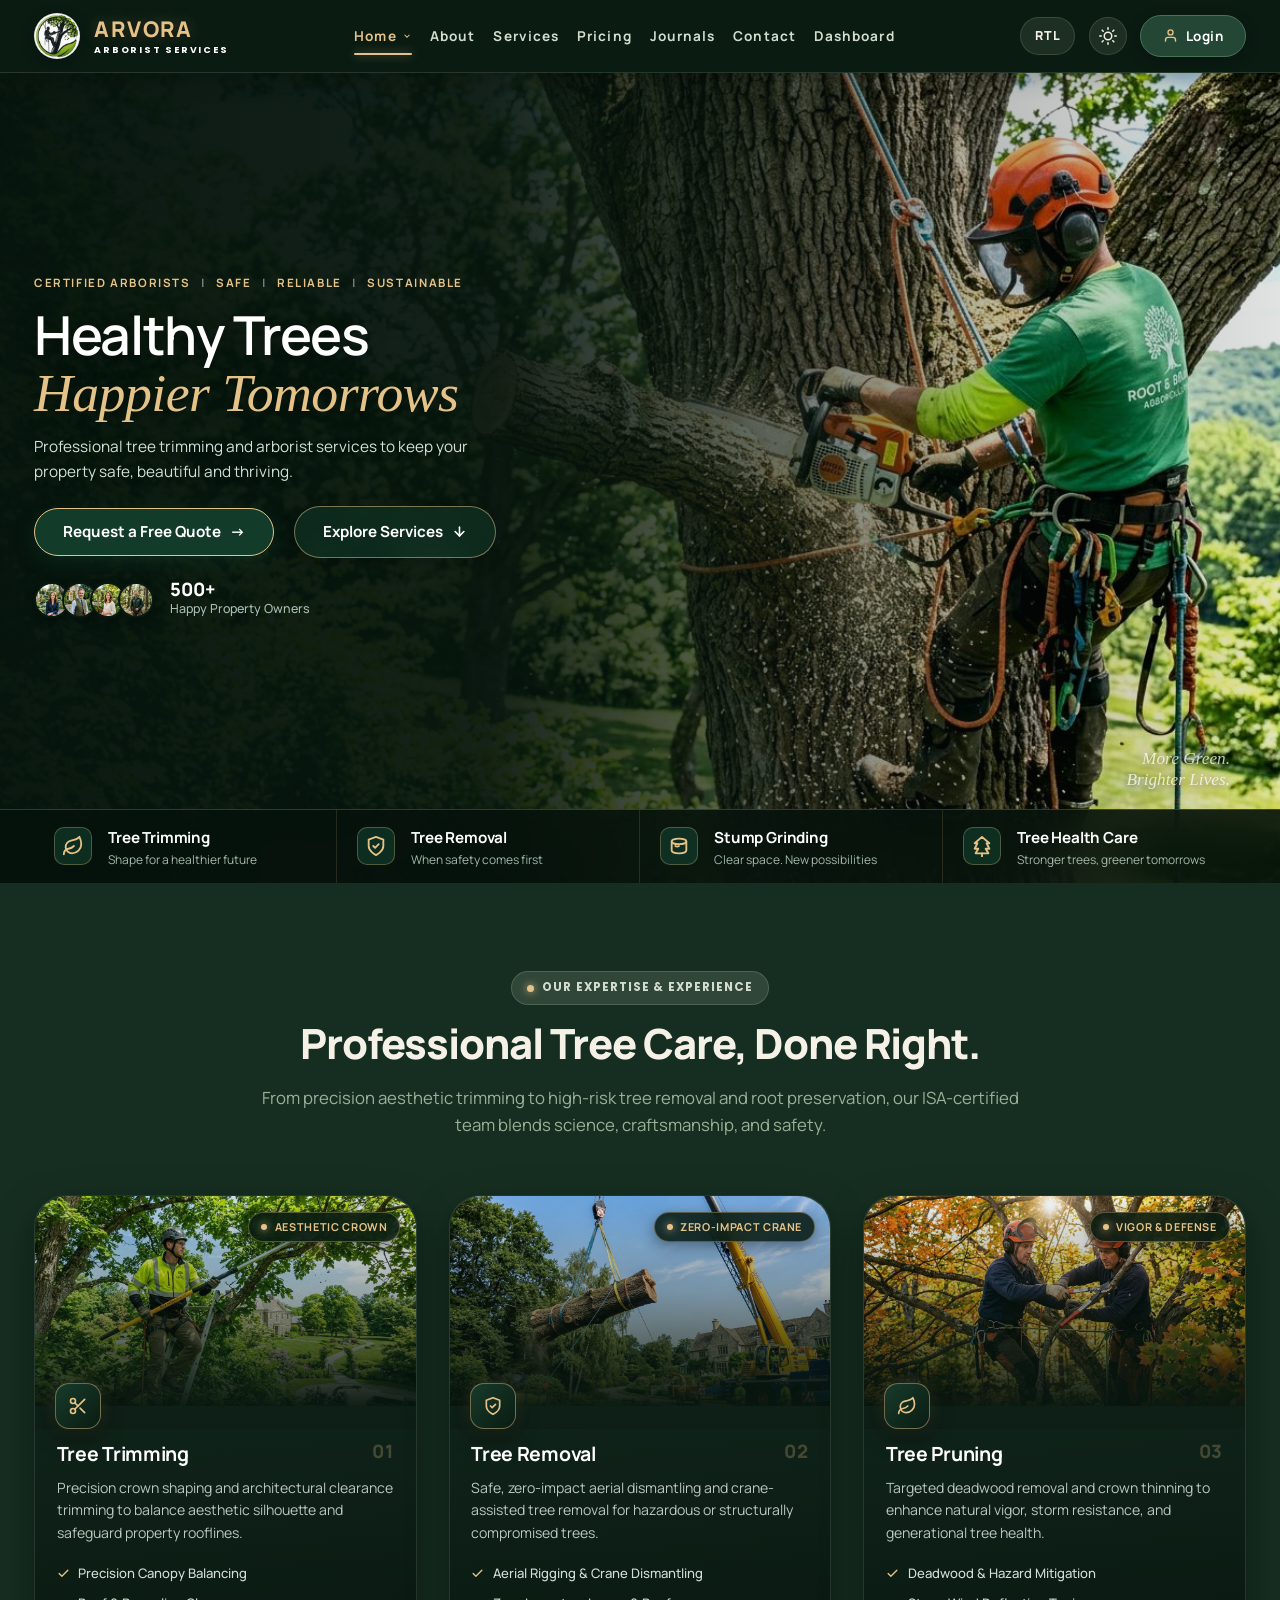
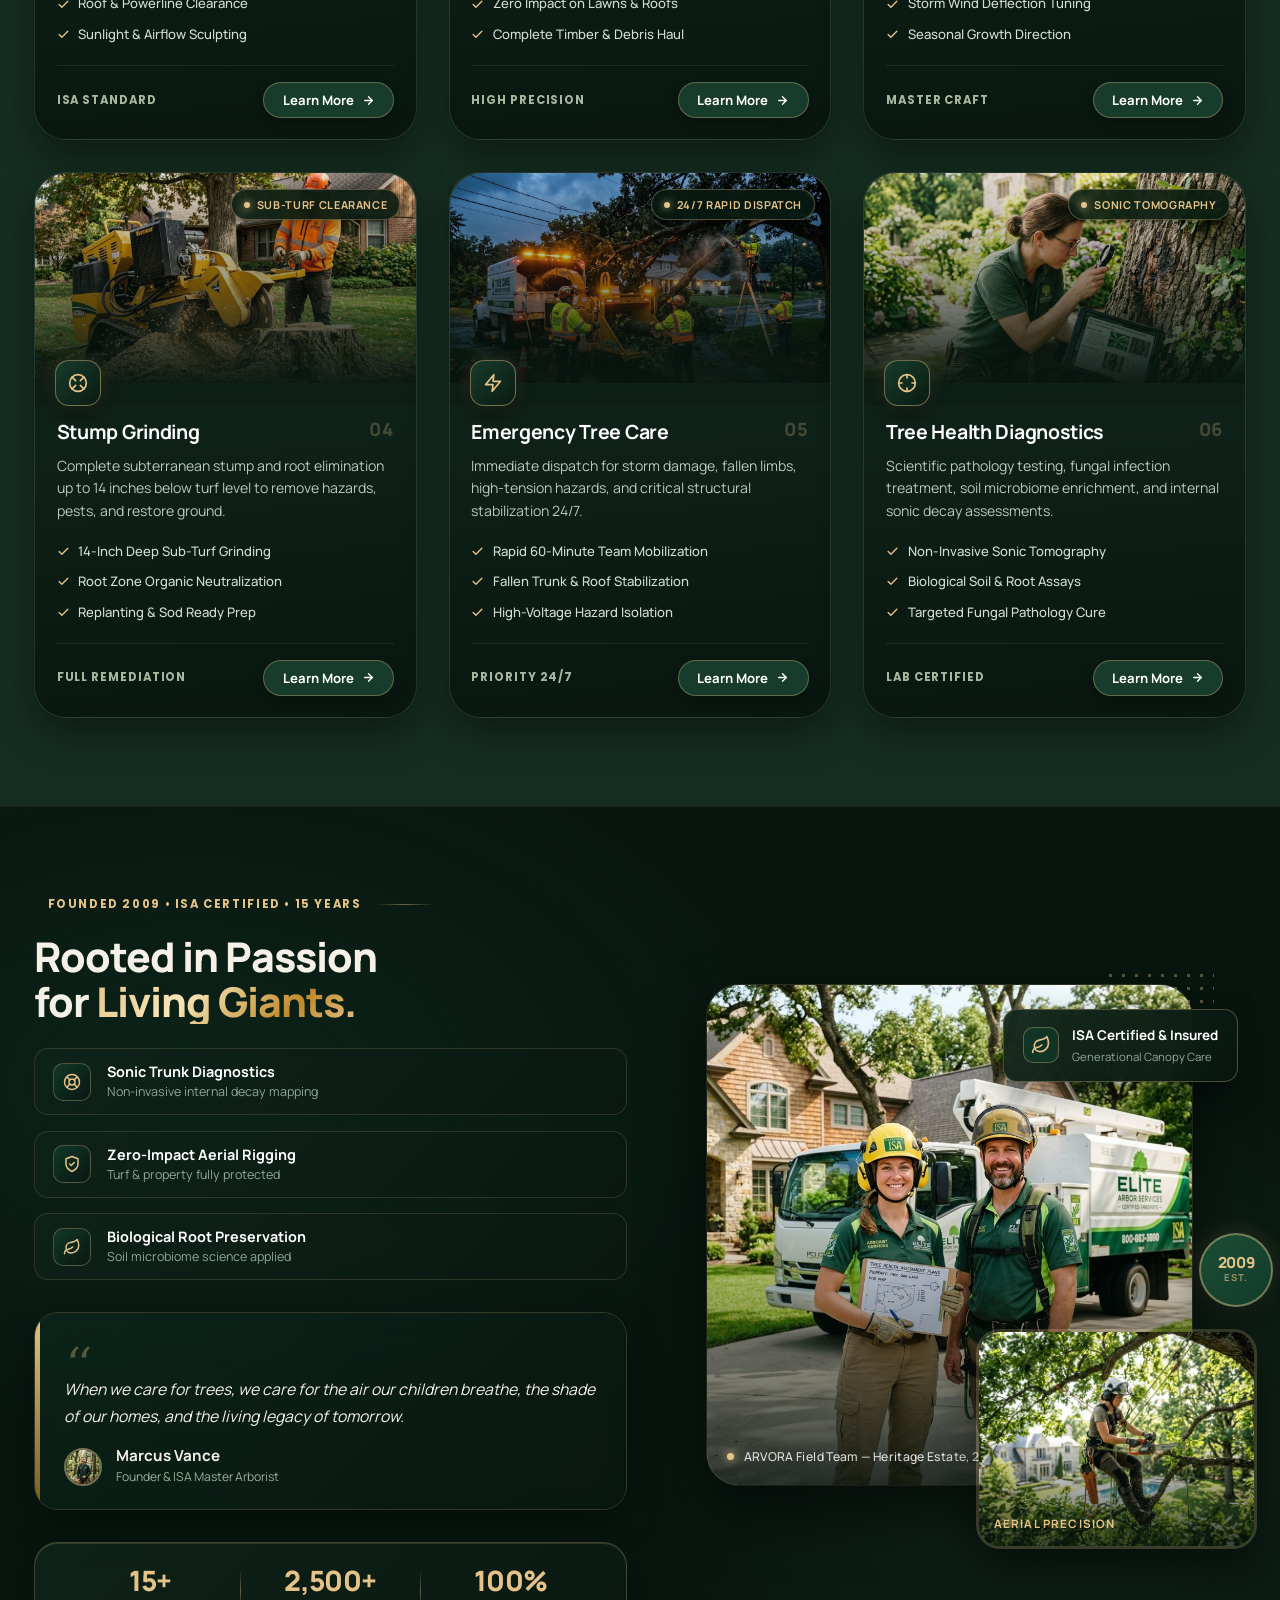
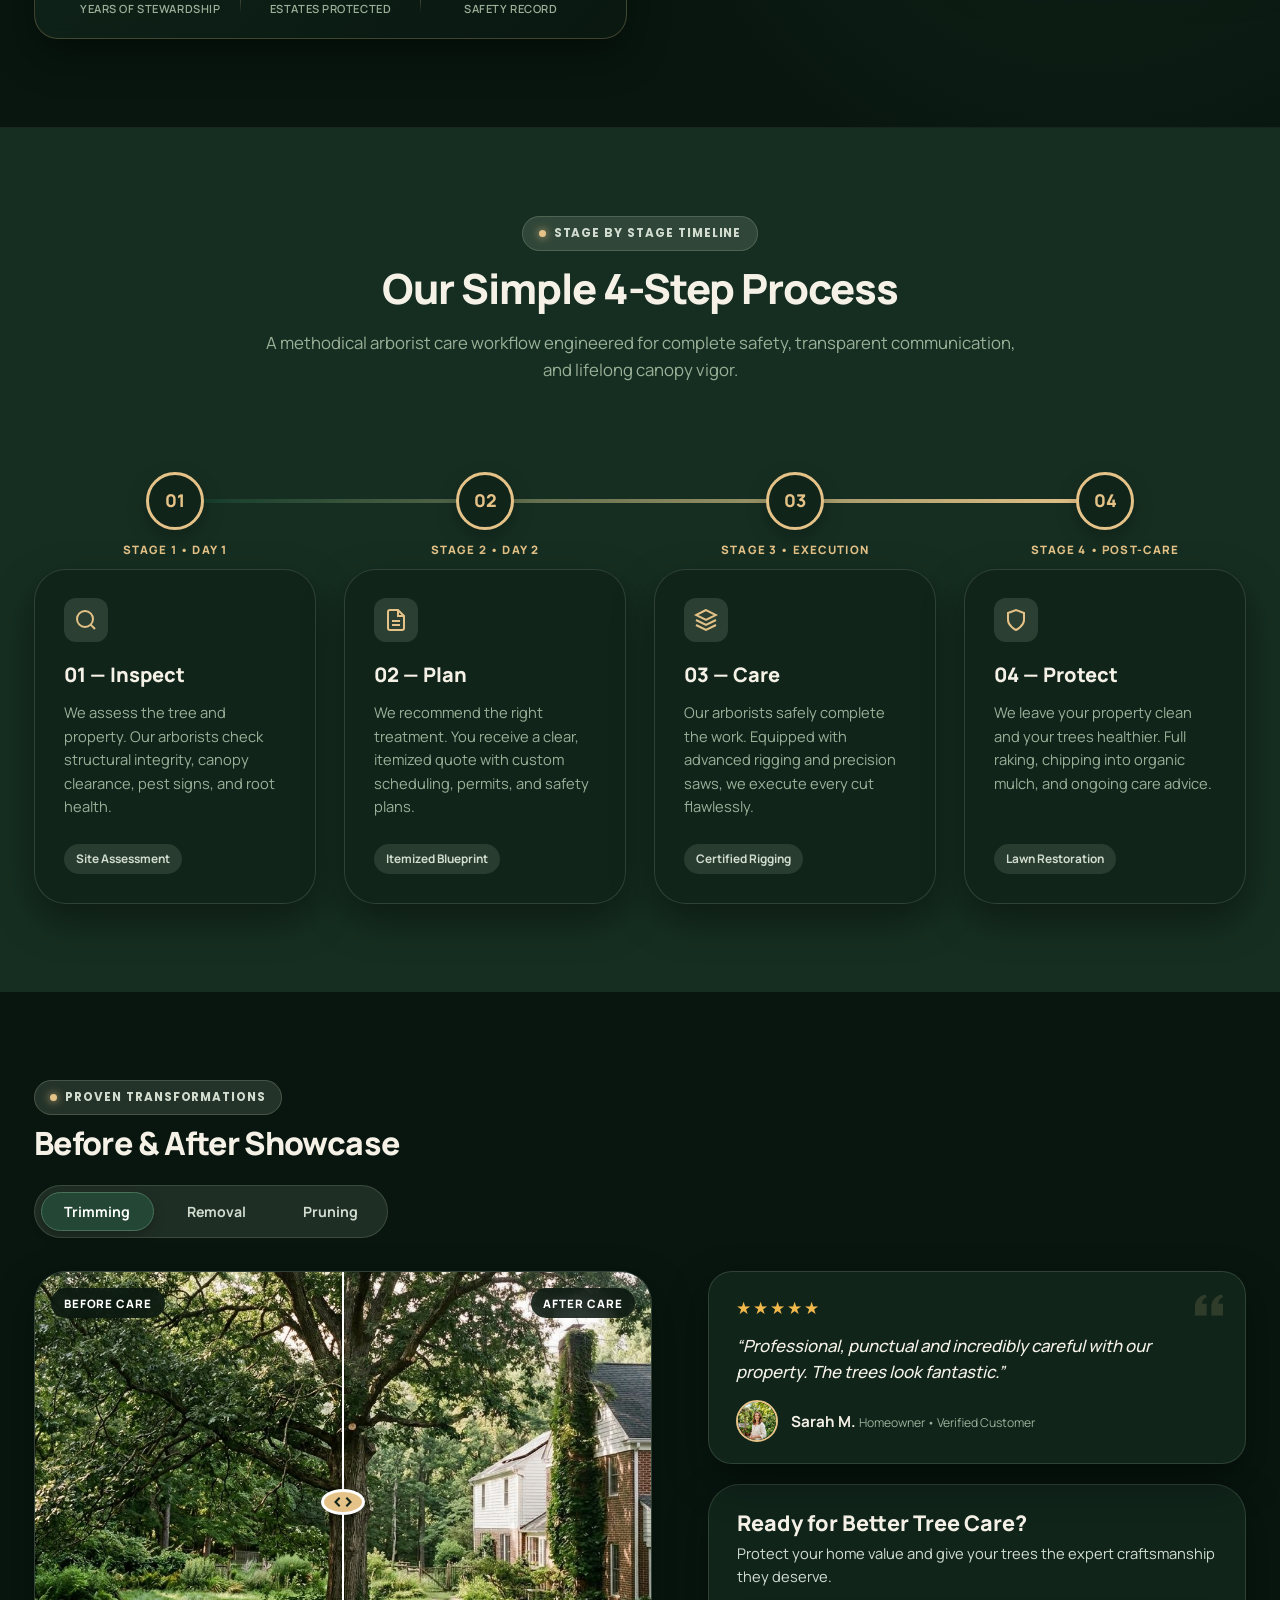
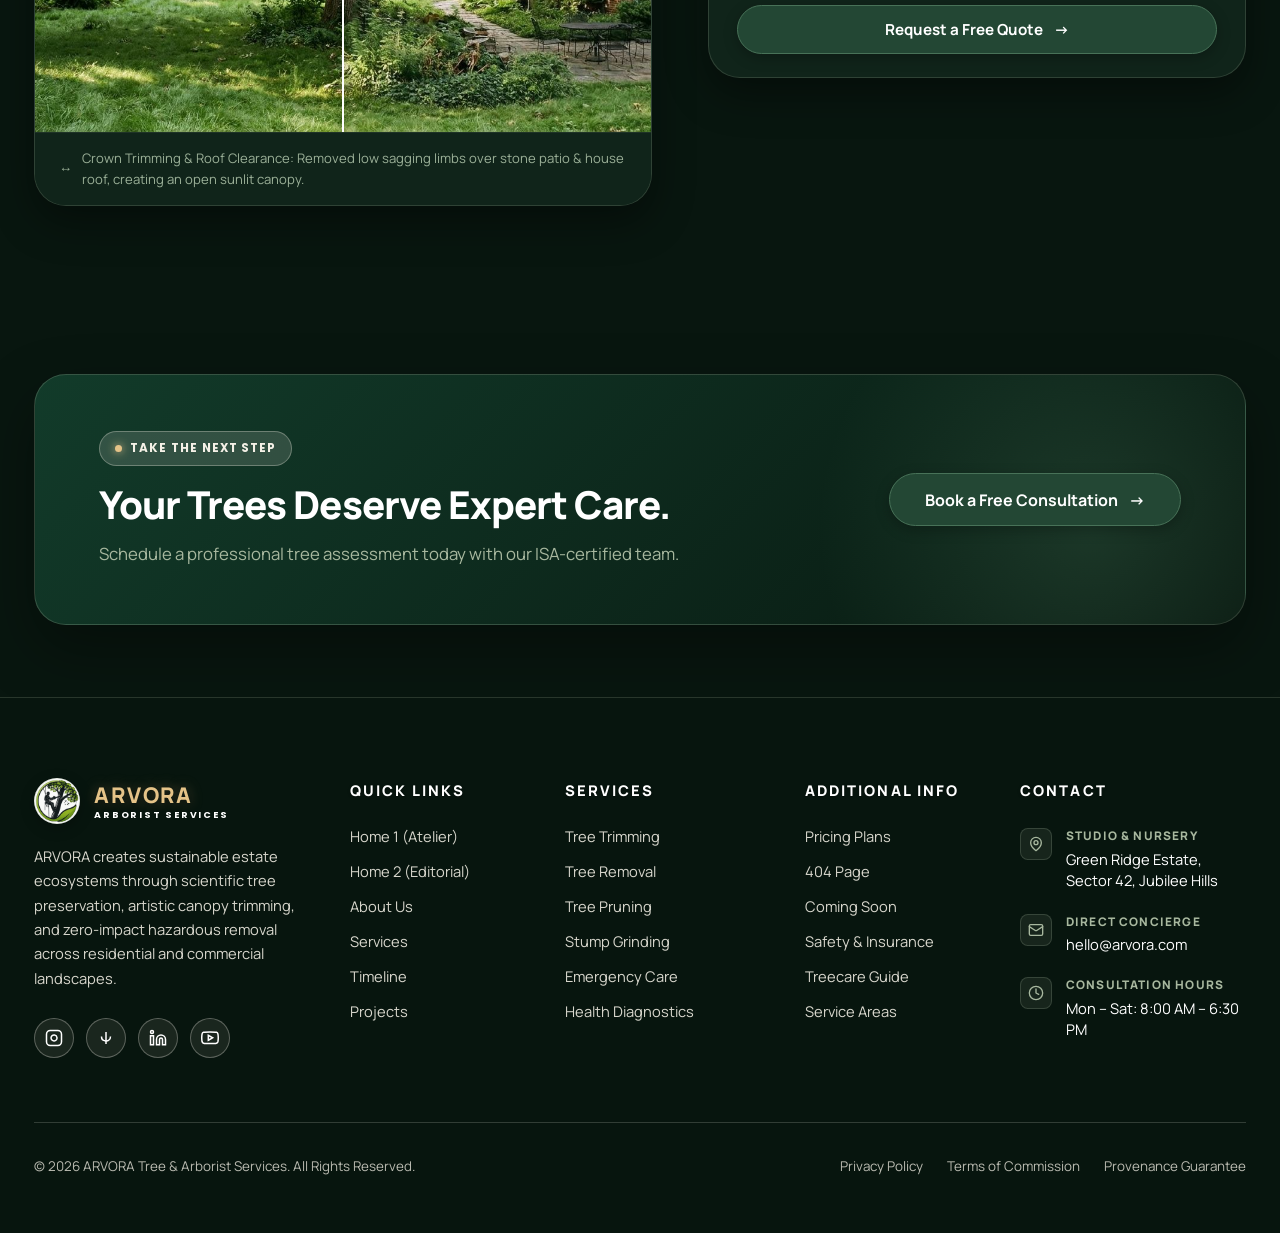
==== index.html @ e35a7318 "Add files via upload" ====
<!DOCTYPE html>
<html lang="en" dir="ltr" data-theme="dark">

<head>
  <meta charset="UTF-8" />
  <meta name="viewport" content="width=device-width, initial-scale=1.0" />
  <title>ARVORA — Care for Trees. Care for Life. | Professional Arborist Services</title>
  <meta name="description"
    content="ARVORA provides premium tree trimming, pruning, hazardous tree removal, and expert arborist care to keep your property safe and your trees thriving." />

  <link rel="icon" type="image/png" href="assets/logo.png" />
  <link rel="apple-touch-icon" href="assets/logo.png" />

  <link rel="preconnect" href="https://fonts.googleapis.com" />
  <link rel="preconnect" href="https://fonts.gstatic.com" crossorigin />
  <link
    href="https://fonts.googleapis.com/css2?family=Manrope:wght@300;400;500;600;700;800&family=Poppins:ital,wght@0,400;0,500;0,600;0,700;1,400&display=swap"
    rel="stylesheet" />

  <script src="theme-sync.js"></script>

  <link rel="stylesheet" href="index.css" />
</head>

<body>
  <div class="ambient-glow glow-1" aria-hidden="true"></div>
  <div class="ambient-glow glow-2" aria-hidden="true"></div>

  <header class="atelier-header" id="mainHeader">
    <div class="container header-container">
      <a href="#hero" class="brand-logo" id="headerBrandLogo" aria-label="ARVORA Home">
        <span class="logo-mark">
          <img src="assets/logo.png" alt="ARVORA Logo" class="brand-img" width="46" height="46" />
        </span>
        <span class="brand-text-wrap">
          <span class="brand-name">ARVORA</span>
          <span class="brand-sub">ARBORIST SERVICES</span>
        </span>
      </a>

      <nav class="nav-menu" id="navMenu" aria-label="Primary Navigation">
        <ul class="nav-list">
          <li class="nav-item has-dropdown">
            <a href="#hero" class="nav-link active" aria-haspopup="true" aria-expanded="false">
              <span>Home</span>
              <svg class="dropdown-caret" width="10" height="10" viewBox="0 0 24 24" fill="none" stroke="currentColor"
                stroke-width="2.5">
                <polyline points="6 9 12 15 18 9"></polyline>
              </svg>
            </a>
            <ul class="dropdown-menu">
              <li>
                <a href="index.html" class="dropdown-link active">
                  <span class="dropdown-dot"></span>
                  <div class="dropdown-info">
                    <span class="dropdown-title">Home 1 <span class="dropdown-tag">Current</span></span>
                    <span class="dropdown-desc">Atelier & Field Services</span>
                  </div>
                </a>
              </li>
              <li>
                <a href="home2.html" class="dropdown-link">
                  <span class="dropdown-dot"></span>
                  <div class="dropdown-info">
                    <span class="dropdown-title">Home 2 <span class="dropdown-badge">New</span></span>
                    <span class="dropdown-desc">Nature Magazine & Editorial</span>
                  </div>
                </a>
              </li>
            </ul>
          </li>
          <li class="nav-item"><a href="about.html" class="nav-link">About</a></li>
          <li class="nav-item"><a href="service.html" class="nav-link">Services</a></li>
          <li class="nav-item"><a href="pricing.html" class="nav-link">Pricing</a></li>
          <li class="nav-item"><a href="journal.html" class="nav-link">Journals</a></li>
          <li class="nav-item"><a href="contact.html" class="nav-link">Contact</a></li>
          <li class="nav-item"><a href="dashboard.html" class="nav-link" id="navDashboardLink">Dashboard</a></li>
        </ul>
      </nav>

      <div class="header-actions">
        <button class="ctrl-btn rtl-toggle-btn" id="rtlToggleBtn" aria-label="Toggle Right to Left direction"
          title="Toggle RTL layout">
          <span class="rtl-label" id="rtlBtnText">RTL</span>
        </button>

        <button class="ctrl-btn theme-toggle-btn" id="themeToggleBtn" aria-label="Toggle dark/light theme"
          title="Toggle theme">
          <span class="theme-icon moon-icon">
            <svg width="18" height="18" viewBox="0 0 24 24" fill="none" stroke="currentColor" stroke-width="2"
              stroke-linecap="round" stroke-linejoin="round">
              <path d="M21 12.79A9 9 0 1 1 11.21 3 7 7 0 0 0 21 12.79z"></path>
            </svg>
          </span>
          <span class="theme-icon sun-icon">
            <svg width="18" height="18" viewBox="0 0 24 24" fill="none" stroke="currentColor" stroke-width="2"
              stroke-linecap="round" stroke-linejoin="round">
              <circle cx="12" cy="12" r="5"></circle>
              <line x1="12" y1="1" x2="12" y2="3"></line>
              <line x1="12" y1="21" x2="12" y2="23"></line>
              <line x1="4.22" y1="4.22" x2="5.64" y2="5.64"></line>
              <line x1="18.36" y1="18.36" x2="19.78" y2="19.78"></line>
              <line x1="1" y1="12" x2="3" y2="12"></line>
              <line x1="21" y1="12" x2="23" y2="12"></line>
              <line x1="4.22" y1="19.78" x2="5.64" y2="18.36"></line>
              <line x1="18.36" y1="5.64" x2="19.78" y2="4.22"></line>
            </svg>
          </span>
        </button>

        <a href="login.html" class="btn btn-login-pill" id="headerLoginBtn" aria-label="Account Login">
          <svg width="15" height="15" viewBox="0 0 24 24" fill="none" stroke="currentColor" stroke-width="2.2"
            stroke-linecap="round" stroke-linejoin="round" class="login-user-icon">
            <path d="M20 21v-2a4 4 0 0 0-4-4H8a4 4 0 0 0-4 4v2"></path>
            <circle cx="12" cy="7" r="4"></circle>
          </svg>
          <span>Login</span>
        </a>

        <button class="hamburger-btn" id="hamburgerBtn" aria-label="Toggle mobile menu" aria-expanded="false">
          <span class="bar bar-1"></span>
          <span class="bar bar-2"></span>
          <span class="bar bar-3"></span>
        </button>
      </div>
    </div>
  </header>

  <div class="mobile-drawer" id="mobileDrawer" aria-hidden="true">
    <div class="drawer-backdrop" id="drawerBackdrop"></div>
    <div class="drawer-content">
      <div class="drawer-top">
        <div class="brand-logo">
          <span class="logo-mark small">
            <img src="assets/logo.png" alt="ARVORA Logo" class="brand-img" width="36" height="36" />
          </span>
          <span class="brand-text-wrap">
            <span class="brand-name">ARVORA</span>
            <span class="brand-sub">ARBORIST SERVICES</span>
          </span>
        </div>
        <button class="drawer-close-btn" id="drawerCloseBtn" aria-label="Close menu">&times;</button>
      </div>

      <div class="drawer-controls-row">
        <button class="ctrl-btn rtl-toggle-btn drawer-ctrl-btn" id="drawerRtlBtn">
          <span>Direction: <strong id="drawerRtlText">LTR (Click for RTL)</strong></span>
        </button>
        <button class="ctrl-btn theme-toggle-btn drawer-ctrl-btn" id="drawerThemeBtn">
          <span>Theme: <strong>Toggle Mode</strong></span>
        </button>
      </div>

      <div class="drawer-home-switcher">
        <span class="drawer-switcher-label">Explore Home Layout:</span>
        <div class="drawer-switcher-btns">
          <a href="index.html" class="drawer-switch-pill active">Home 1 (Atelier)</a>
          <a href="home2.html" class="drawer-switch-pill">Home 2 (Editorial) <span class="mini-badge">New</span></a>
        </div>
      </div>

      <ul class="drawer-nav-list">
        <li><a href="#hero" class="drawer-link">Home</a></li>
        <li><a href="about.html" class="drawer-link">About ARVORA</a></li>
        <li><a href="service.html" class="drawer-link">Services</a></li>
        <li><a href="pricing.html" class="drawer-link">Pricing</a></li>
        <li><a href="journal.html" class="drawer-link">Journals</a></li>
        <li><a href="contact.html" class="drawer-link">Contact</a></li>
        <li><a href="javascript:void(0)" class="drawer-link open-login-modal">Dashboard</a></li>
      </ul>

      <div class="drawer-cta-wrap" style="display: flex; flex-direction: column; gap: 0.75rem;">
        <a href="login.html" class="btn btn-login-pill btn-block" style="justify-content: center;">
          <svg width="15" height="15" viewBox="0 0 24 24" fill="none" stroke="currentColor" stroke-width="2.2"
            stroke-linecap="round" stroke-linejoin="round" class="login-user-icon">
            <path d="M20 21v-2a4 4 0 0 0-4-4H8a4 4 0 0 0-4 4v2"></path>
            <circle cx="12" cy="7" r="4"></circle>
          </svg>
          <span>Client & Arborist Login</span>
        </a>
        <button class="btn btn-quote-pill btn-block open-quote-modal">
          <span>Request Free Assessment</span>
          <span class="btn-arrow">→</span>
        </button>
      </div>

      <div class="drawer-footer-contact">
        <p class="drawer-contact-line">Direct Concierge: <strong>hello@arvora.com</strong></p>
        <p class="drawer-contact-line">Phone & WhatsApp: <strong>+91 98490 24000</strong></p>
      </div>
    </div>
  </div>

  <main>
    <section class="section hero-section hero-cinematic-banner" id="hero">
      <div class="hero-backdrop-layer">
        <img src="assets/hero_tree_arborist.jpg" alt="Certified arborist performing precision tree surgery"
          class="hero-bg-img" />
        <div class="hero-bg-gradient-mask"></div>
      </div>

      <div class="container hero-container">
        <div class="hero-main-content">
          <div class="hero-tagline">
            <span>CERTIFIED ARBORISTS</span>
            <span class="tag-sep">|</span>
            <span>SAFE</span>
            <span class="tag-sep">|</span>
            <span>RELIABLE</span>
            <span class="tag-sep">|</span>
            <span>SUSTAINABLE</span>
          </div>

          <h1 class="hero-title">
            Healthy Trees <br />
            <span class="title-serif-italic">Happier Tomorrows</span>
          </h1>

          <p class="hero-description">
            Professional tree trimming and arborist services to keep your property safe, beautiful and thriving.
          </p>

          <div class="hero-btn-group">
            <button class="btn btn-primary btn-hero-pill open-quote-modal" id="heroQuoteBtn">
              <span>Request a Free Quote</span>
              <span class="btn-arrow">→</span>
            </button>
            <a href="#services" class="btn btn-secondary btn-hero-pill" id="heroExploreBtn">
              <span>Explore Services</span>
              <svg width="15" height="15" viewBox="0 0 24 24" fill="none" stroke="currentColor" stroke-width="2.5" stroke-linecap="round" stroke-linejoin="round" class="btn-arrow-down" aria-hidden="true">
                <line x1="12" y1="5" x2="12" y2="19"></line>
                <polyline points="19 12 12 19 5 12"></polyline>
              </svg>
            </a>
          </div>

          <div class="hero-social-proof">
            <div class="proof-avatars">
              <img src="assets/client_elena.jpg" alt="Client testimonial avatar" class="proof-avatar" />
              <img src="assets/client_julian.jpg" alt="Client testimonial avatar" class="proof-avatar" />
              <img src="assets/sarah_m.jpg" alt="Client testimonial avatar" class="proof-avatar" />
              <img src="assets/team_david.jpg" alt="Client testimonial avatar" class="proof-avatar" />
            </div>
            <div class="proof-text">
              <strong class="proof-count">500+</strong>
              <span class="proof-label">Happy Property Owners</span>
            </div>
          </div>
        </div>

        <div class="hero-script-stamp" aria-hidden="true">
          <span>More Green.</span>
          <span>Brighter Lives.</span>
        </div>
      </div>

      <div class="hero-feature-bar">
        <div class="container feature-bar-container">
          <div class="feature-bar-grid">
            <div class="feature-bar-item">
              <div class="feature-bar-icon">
                <svg width="22" height="22" viewBox="0 0 24 24" fill="none" stroke="currentColor" stroke-width="2"
                  stroke-linecap="round" stroke-linejoin="round">
                  <path d="M11 20A7 7 0 0 1 9.8 6.1C15.5 5 17 4.48 19 2c1 2 2 4.18 2 8 0 5.5-4.78 10-10 10Z"></path>
                  <path d="M2 21c0-3 1.85-5.36 5.08-6C9.5 14.52 12 13 13 12"></path>
                </svg>
              </div>
              <div class="feature-bar-content">
                <strong class="feature-bar-title">Tree Trimming</strong>
                <span class="feature-bar-desc">Shape for a healthier future</span>
              </div>
            </div>

            <div class="feature-bar-item">
              <div class="feature-bar-icon">
                <svg width="22" height="22" viewBox="0 0 24 24" fill="none" stroke="currentColor" stroke-width="2"
                  stroke-linecap="round" stroke-linejoin="round">
                  <path d="M12 22s8-4 8-10V5l-8-3-8 3v7c0 6 8 10 8 10z"></path>
                  <polyline points="9 12 11 14 15 10"></polyline>
                </svg>
              </div>
              <div class="feature-bar-content">
                <strong class="feature-bar-title">Tree Removal</strong>
                <span class="feature-bar-desc">When safety comes first</span>
              </div>
            </div>

            <div class="feature-bar-item">
              <div class="feature-bar-icon">
                <svg width="22" height="22" viewBox="0 0 24 24" fill="none" stroke="currentColor" stroke-width="2"
                  stroke-linecap="round" stroke-linejoin="round">
                  <ellipse cx="12" cy="7" rx="8" ry="3"></ellipse>
                  <path d="M4 7v10c0 1.66 3.58 3 8 3s8-1.34 8-3V7"></path>
                  <path d="M8 12c1.5 1 2.5 1 4 0"></path>
                </svg>
              </div>
              <div class="feature-bar-content">
                <strong class="feature-bar-title">Stump Grinding</strong>
                <span class="feature-bar-desc">Clear space. New possibilities</span>
              </div>
            </div>

            <div class="feature-bar-item">
              <div class="feature-bar-icon">
                <svg width="22" height="22" viewBox="0 0 24 24" fill="none" stroke="currentColor" stroke-width="2"
                  stroke-linecap="round" stroke-linejoin="round">
                  <path d="M12 2L4 9h3l-3 6h4l-3 5h14l-3-5h4l-3-6h3L12 2z"></path>
                  <line x1="12" y1="20" x2="12" y2="24"></line>
                </svg>
              </div>
              <div class="feature-bar-content">
                <strong class="feature-bar-title">Tree Health Care</strong>
                <span class="feature-bar-desc">Stronger trees, greener tomorrows</span>
              </div>
            </div>
          </div>
        </div>
      </div>
    </section>

    <section class="section services-section" id="services">
      <div class="container">
        <div class="section-header text-center">
          <div class="badge-pill">
            <span class="badge-dot"></span>
            <span class="badge-text">OUR EXPERTISE & EXPERIENCE</span>
          </div>
          <h2 class="section-title">Professional Tree Care, Done Right.</h2>
          <p class="section-subtitle">
            From precision aesthetic trimming to high-risk tree removal and root preservation, our ISA-certified team
            blends science, craftsmanship, and safety.
          </p>
        </div>

        <div class="services-grid services-asymmetric-grid">

          <article class="service-card card-trimming">
            <div class="card-media">
              <img src="assets/service_trimming.jpg" alt="Precision Tree Trimming service" class="card-img"
                loading="lazy" />
              <div class="card-media-overlay"></div>
              <div class="card-media-top">
                <span class="service-tag"><span class="tag-pulse"></span>Aesthetic Crown</span>
              </div>
            </div>
            <div class="service-floating-icon">
              <svg width="20" height="20" viewBox="0 0 24 24" fill="none" stroke="currentColor" stroke-width="2"
                stroke-linecap="round" stroke-linejoin="round">
                <circle cx="6" cy="6" r="3"></circle>
                <circle cx="6" cy="18" r="3"></circle>
                <line x1="20" y1="4" x2="8.12" y2="15.88"></line>
                <line x1="14.47" y1="14.48" x2="20" y2="20"></line>
                <line x1="8.12" y1="8.12" x2="12" y2="12"></line>
              </svg>
            </div>
            <div class="card-body">
              <div class="card-header-row">
                <h3 class="service-title">Tree Trimming</h3>
                <span class="service-num-watermark">01</span>
              </div>
              <p class="service-desc">
                Precision crown shaping and architectural clearance trimming to balance aesthetic silhouette and
                safeguard property rooflines.
              </p>
              <ul class="service-specs-list">
                <li class="spec-item">
                  <svg class="spec-check-icon" width="13" height="13" viewBox="0 0 24 24" fill="none"
                    stroke="currentColor" stroke-width="2.5" stroke-linecap="round" stroke-linejoin="round">
                    <polyline points="20 6 9 17 4 12"></polyline>
                  </svg>
                  <span>Precision Canopy Balancing</span>
                </li>
                <li class="spec-item">
                  <svg class="spec-check-icon" width="13" height="13" viewBox="0 0 24 24" fill="none"
                    stroke="currentColor" stroke-width="2.5" stroke-linecap="round" stroke-linejoin="round">
                    <polyline points="20 6 9 17 4 12"></polyline>
                  </svg>
                  <span>Roof & Powerline Clearance</span>
                </li>
                <li class="spec-item">
                  <svg class="spec-check-icon" width="13" height="13" viewBox="0 0 24 24" fill="none"
                    stroke="currentColor" stroke-width="2.5" stroke-linecap="round" stroke-linejoin="round">
                    <polyline points="20 6 9 17 4 12"></polyline>
                  </svg>
                  <span>Sunlight & Airflow Sculpting</span>
                </li>
              </ul>
              <div class="card-footer-row">
                <span class="service-meta-stat">ISA Standard</span>
                <button class="service-link-btn open-quote-modal" data-service="Tree Trimming">
                  <span>Learn More</span>
                  <svg class="arrow-svg" width="13" height="13" viewBox="0 0 24 24" fill="none" stroke="currentColor"
                    stroke-width="2.5" stroke-linecap="round" stroke-linejoin="round">
                    <line x1="5" y1="12" x2="19" y2="12"></line>
                    <polyline points="12 5 19 12 12 19"></polyline>
                  </svg>
                </button>
              </div>
            </div>
          </article>

          <article class="service-card card-removal">
            <div class="card-media">
              <img src="assets/service_removal.jpg" alt="Crane assisted Tree Removal" class="card-img" loading="lazy" />
              <div class="card-media-overlay"></div>
              <div class="card-media-top">
                <span class="service-tag"><span class="tag-pulse"></span>Zero-Impact Crane</span>
              </div>
            </div>
            <div class="service-floating-icon">
              <svg width="20" height="20" viewBox="0 0 24 24" fill="none" stroke="currentColor" stroke-width="2"
                stroke-linecap="round" stroke-linejoin="round">
                <path d="M12 22s8-4 8-10V5l-8-3-8 3v7c0 6 8 10 8 10z"></path>
                <polyline points="9 12 11 14 15 10"></polyline>
              </svg>
            </div>
            <div class="card-body">
              <div class="card-header-row">
                <h3 class="service-title">Tree Removal</h3>
                <span class="service-num-watermark">02</span>
              </div>
              <p class="service-desc">
                Safe, zero-impact aerial dismantling and crane-assisted tree removal for hazardous or structurally
                compromised trees.
              </p>
              <ul class="service-specs-list">
                <li class="spec-item">
                  <svg class="spec-check-icon" width="13" height="13" viewBox="0 0 24 24" fill="none"
                    stroke="currentColor" stroke-width="2.5" stroke-linecap="round" stroke-linejoin="round">
                    <polyline points="20 6 9 17 4 12"></polyline>
                  </svg>
                  <span>Aerial Rigging & Crane Dismantling</span>
                </li>
                <li class="spec-item">
                  <svg class="spec-check-icon" width="13" height="13" viewBox="0 0 24 24" fill="none"
                    stroke="currentColor" stroke-width="2.5" stroke-linecap="round" stroke-linejoin="round">
                    <polyline points="20 6 9 17 4 12"></polyline>
                  </svg>
                  <span>Zero Impact on Lawns & Roofs</span>
                </li>
                <li class="spec-item">
                  <svg class="spec-check-icon" width="13" height="13" viewBox="0 0 24 24" fill="none"
                    stroke="currentColor" stroke-width="2.5" stroke-linecap="round" stroke-linejoin="round">
                    <polyline points="20 6 9 17 4 12"></polyline>
                  </svg>
                  <span>Complete Timber & Debris Haul</span>
                </li>
              </ul>
              <div class="card-footer-row">
                <span class="service-meta-stat">High Precision</span>
                <button class="service-link-btn open-quote-modal" data-service="Tree Removal">
                  <span>Learn More</span>
                  <svg class="arrow-svg" width="13" height="13" viewBox="0 0 24 24" fill="none" stroke="currentColor"
                    stroke-width="2.5" stroke-linecap="round" stroke-linejoin="round">
                    <line x1="5" y1="12" x2="19" y2="12"></line>
                    <polyline points="12 5 19 12 12 19"></polyline>
                  </svg>
                </button>
              </div>
            </div>
          </article>

          <article class="service-card card-pruning">
            <div class="card-media">
              <img src="assets/service_pruning.jpg" alt="Arborists pruning tree crown" class="card-img"
                loading="lazy" />
              <div class="card-media-overlay"></div>
              <div class="card-media-top">
                <span class="service-tag"><span class="tag-pulse"></span>Vigor & Defense</span>
              </div>
            </div>
            <div class="service-floating-icon">
              <svg width="20" height="20" viewBox="0 0 24 24" fill="none" stroke="currentColor" stroke-width="2"
                stroke-linecap="round" stroke-linejoin="round">
                <path d="M11 20A7 7 0 0 1 9.8 6.1C15.5 5 17 4.48 19 2c1 2 2 4.18 2 8 0 5.5-4.78 10-10 10Z"></path>
                <path d="M2 21c0-3 1.85-5.36 5.08-6C9.5 14.52 12 13 13 12"></path>
              </svg>
            </div>
            <div class="card-body">
              <div class="card-header-row">
                <h3 class="service-title">Tree Pruning</h3>
                <span class="service-num-watermark">03</span>
              </div>
              <p class="service-desc">
                Targeted deadwood removal and crown thinning to enhance natural vigor, storm resistance, and
                generational tree health.
              </p>
              <ul class="service-specs-list">
                <li class="spec-item">
                  <svg class="spec-check-icon" width="13" height="13" viewBox="0 0 24 24" fill="none"
                    stroke="currentColor" stroke-width="2.5" stroke-linecap="round" stroke-linejoin="round">
                    <polyline points="20 6 9 17 4 12"></polyline>
                  </svg>
                  <span>Deadwood & Hazard Mitigation</span>
                </li>
                <li class="spec-item">
                  <svg class="spec-check-icon" width="13" height="13" viewBox="0 0 24 24" fill="none"
                    stroke="currentColor" stroke-width="2.5" stroke-linecap="round" stroke-linejoin="round">
                    <polyline points="20 6 9 17 4 12"></polyline>
                  </svg>
                  <span>Storm Wind Deflection Tuning</span>
                </li>
                <li class="spec-item">
                  <svg class="spec-check-icon" width="13" height="13" viewBox="0 0 24 24" fill="none"
                    stroke="currentColor" stroke-width="2.5" stroke-linecap="round" stroke-linejoin="round">
                    <polyline points="20 6 9 17 4 12"></polyline>
                  </svg>
                  <span>Seasonal Growth Direction</span>
                </li>
              </ul>
              <div class="card-footer-row">
                <span class="service-meta-stat">Master Craft</span>
                <button class="service-link-btn open-quote-modal" data-service="Tree Pruning">
                  <span>Learn More</span>
                  <svg class="arrow-svg" width="13" height="13" viewBox="0 0 24 24" fill="none" stroke="currentColor"
                    stroke-width="2.5" stroke-linecap="round" stroke-linejoin="round">
                    <line x1="5" y1="12" x2="19" y2="12"></line>
                    <polyline points="12 5 19 12 12 19"></polyline>
                  </svg>
                </button>
              </div>
            </div>
          </article>

          <article class="service-card card-stump">
            <div class="card-media">
              <img src="assets/service_stump.jpg" alt="Commercial Stump Grinding machine" class="card-img"
                loading="lazy" />
              <div class="card-media-overlay"></div>
              <div class="card-media-top">
                <span class="service-tag"><span class="tag-pulse"></span>Sub-Turf Clearance</span>
              </div>
            </div>
            <div class="service-floating-icon">
              <svg width="20" height="20" viewBox="0 0 24 24" fill="none" stroke="currentColor" stroke-width="2"
                stroke-linecap="round" stroke-linejoin="round">
                <circle cx="12" cy="12" r="10"></circle>
                <path d="m4.93 4.93 4.24 4.24"></path>
                <path d="m14.83 9.17 4.24-4.24"></path>
                <path d="m14.83 14.83 4.24 4.24"></path>
                <path d="m9.17 14.83-4.24 4.24"></path>
              </svg>
            </div>
            <div class="card-body">
              <div class="card-header-row">
                <h3 class="service-title">Stump Grinding</h3>
                <span class="service-num-watermark">04</span>
              </div>
              <p class="service-desc">
                Complete subterranean stump and root elimination up to 14 inches below turf level to remove hazards,
                pests, and restore ground.
              </p>
              <ul class="service-specs-list">
                <li class="spec-item">
                  <svg class="spec-check-icon" width="13" height="13" viewBox="0 0 24 24" fill="none"
                    stroke="currentColor" stroke-width="2.5" stroke-linecap="round" stroke-linejoin="round">
                    <polyline points="20 6 9 17 4 12"></polyline>
                  </svg>
                  <span>14-Inch Deep Sub-Turf Grinding</span>
                </li>
                <li class="spec-item">
                  <svg class="spec-check-icon" width="13" height="13" viewBox="0 0 24 24" fill="none"
                    stroke="currentColor" stroke-width="2.5" stroke-linecap="round" stroke-linejoin="round">
                    <polyline points="20 6 9 17 4 12"></polyline>
                  </svg>
                  <span>Root Zone Organic Neutralization</span>
                </li>
                <li class="spec-item">
                  <svg class="spec-check-icon" width="13" height="13" viewBox="0 0 24 24" fill="none"
                    stroke="currentColor" stroke-width="2.5" stroke-linecap="round" stroke-linejoin="round">
                    <polyline points="20 6 9 17 4 12"></polyline>
                  </svg>
                  <span>Replanting & Sod Ready Prep</span>
                </li>
              </ul>
              <div class="card-footer-row">
                <span class="service-meta-stat">Full Remediation</span>
                <button class="service-link-btn open-quote-modal" data-service="Stump Grinding">
                  <span>Learn More</span>
                  <svg class="arrow-svg" width="13" height="13" viewBox="0 0 24 24" fill="none" stroke="currentColor"
                    stroke-width="2.5" stroke-linecap="round" stroke-linejoin="round">
                    <line x1="5" y1="12" x2="19" y2="12"></line>
                    <polyline points="12 5 19 12 12 19"></polyline>
                  </svg>
                </button>
              </div>
            </div>
          </article>

          <article class="service-card card-emergency">
            <div class="card-media">
              <img src="assets/service_emergency.jpg" alt="Emergency storm damage tree care crew" class="card-img"
                loading="lazy" />
              <div class="card-media-overlay"></div>
              <div class="card-media-top">
                <span class="service-tag"><span class="tag-pulse"></span>24/7 Rapid Dispatch</span>
              </div>
            </div>
            <div class="service-floating-icon">
              <svg width="20" height="20" viewBox="0 0 24 24" fill="none" stroke="currentColor" stroke-width="2"
                stroke-linecap="round" stroke-linejoin="round">
                <path d="M13 2L3 14h9l-1 8 10-12h-9l1-8z"></path>
              </svg>
            </div>
            <div class="card-body">
              <div class="card-header-row">
                <h3 class="service-title">Emergency Tree Care</h3>
                <span class="service-num-watermark">05</span>
              </div>
              <p class="service-desc">
                Immediate dispatch for storm damage, fallen limbs, high-tension hazards, and critical structural
                stabilization 24/7.
              </p>
              <ul class="service-specs-list">
                <li class="spec-item">
                  <svg class="spec-check-icon" width="13" height="13" viewBox="0 0 24 24" fill="none"
                    stroke="currentColor" stroke-width="2.5" stroke-linecap="round" stroke-linejoin="round">
                    <polyline points="20 6 9 17 4 12"></polyline>
                  </svg>
                  <span>Rapid 60-Minute Team Mobilization</span>
                </li>
                <li class="spec-item">
                  <svg class="spec-check-icon" width="13" height="13" viewBox="0 0 24 24" fill="none"
                    stroke="currentColor" stroke-width="2.5" stroke-linecap="round" stroke-linejoin="round">
                    <polyline points="20 6 9 17 4 12"></polyline>
                  </svg>
                  <span>Fallen Trunk & Roof Stabilization</span>
                </li>
                <li class="spec-item">
                  <svg class="spec-check-icon" width="13" height="13" viewBox="0 0 24 24" fill="none"
                    stroke="currentColor" stroke-width="2.5" stroke-linecap="round" stroke-linejoin="round">
                    <polyline points="20 6 9 17 4 12"></polyline>
                  </svg>
                  <span>High-Voltage Hazard Isolation</span>
                </li>
              </ul>
              <div class="card-footer-row">
                <span class="service-meta-stat">Priority 24/7</span>
                <button class="service-link-btn open-quote-modal" data-service="Emergency Tree Care">
                  <span>Learn More</span>
                  <svg class="arrow-svg" width="13" height="13" viewBox="0 0 24 24" fill="none" stroke="currentColor"
                    stroke-width="2.5" stroke-linecap="round" stroke-linejoin="round">
                    <line x1="5" y1="12" x2="19" y2="12"></line>
                    <polyline points="12 5 19 12 12 19"></polyline>
                  </svg>
                </button>
              </div>
            </div>
          </article>

          <article class="service-card card-health">
            <div class="card-media">
              <img src="assets/service_health.jpg" alt="Tree health and disease diagnostics" class="card-img"
                loading="lazy" />
              <div class="card-media-overlay"></div>
              <div class="card-media-top">
                <span class="service-tag"><span class="tag-pulse"></span>Sonic Tomography</span>
              </div>
            </div>
            <div class="service-floating-icon">
              <svg width="20" height="20" viewBox="0 0 24 24" fill="none" stroke="currentColor" stroke-width="2"
                stroke-linecap="round" stroke-linejoin="round">
                <circle cx="12" cy="12" r="10"></circle>
                <line x1="22" y1="12" x2="18" y2="12"></line>
                <line x1="6" y1="12" x2="2" y2="12"></line>
                <line x1="12" y1="6" x2="12" y2="2"></line>
                <line x1="12" y1="22" x2="12" y2="18"></line>
              </svg>
            </div>
            <div class="card-body">
              <div class="card-header-row">
                <h3 class="service-title">Tree Health Diagnostics</h3>
                <span class="service-num-watermark">06</span>
              </div>
              <p class="service-desc">
                Scientific pathology testing, fungal infection treatment, soil microbiome enrichment, and internal sonic
                decay assessments.
              </p>
              <ul class="service-specs-list">
                <li class="spec-item">
                  <svg class="spec-check-icon" width="13" height="13" viewBox="0 0 24 24" fill="none"
                    stroke="currentColor" stroke-width="2.5" stroke-linecap="round" stroke-linejoin="round">
                    <polyline points="20 6 9 17 4 12"></polyline>
                  </svg>
                  <span>Non-Invasive Sonic Tomography</span>
                </li>
                <li class="spec-item">
                  <svg class="spec-check-icon" width="13" height="13" viewBox="0 0 24 24" fill="none"
                    stroke="currentColor" stroke-width="2.5" stroke-linecap="round" stroke-linejoin="round">
                    <polyline points="20 6 9 17 4 12"></polyline>
                  </svg>
                  <span>Biological Soil & Root Assays</span>
                </li>
                <li class="spec-item">
                  <svg class="spec-check-icon" width="13" height="13" viewBox="0 0 24 24" fill="none"
                    stroke="currentColor" stroke-width="2.5" stroke-linecap="round" stroke-linejoin="round">
                    <polyline points="20 6 9 17 4 12"></polyline>
                  </svg>
                  <span>Targeted Fungal Pathology Cure</span>
                </li>
              </ul>
              <div class="card-footer-row">
                <span class="service-meta-stat">Lab Certified</span>
                <button class="service-link-btn open-quote-modal" data-service="Tree Health Diagnostics">
                  <span>Learn More</span>
                  <svg class="arrow-svg" width="13" height="13" viewBox="0 0 24 24" fill="none" stroke="currentColor"
                    stroke-width="2.5" stroke-linecap="round" stroke-linejoin="round">
                    <line x1="5" y1="12" x2="19" y2="12"></line>
                    <polyline points="12 5 19 12 12 19"></polyline>
                  </svg>
                </button>
              </div>
            </div>
          </article>

        </div>
      </div>
    </section>

    <section class="section story-section about-section" id="about">
      <div class="story-ambient-bg" aria-hidden="true"></div>

      <div class="container story-container">

        <div class="story-content-col">

          <div class="story-eyebrow">
            <span class="story-eyebrow-line"></span>
            <span class="story-eyebrow-text">Founded 2009 • ISA Certified • 15 Years</span>
            <span class="story-eyebrow-line"></span>
          </div>

          <h2 class="section-title story-heading">
            Rooted in Passion<br>
            for <span class="text-highlight">Living Giants.</span>
          </h2>

          <div class="story-pillars">
            <div class="story-pillar">
              <div class="pillar-icon-sq">
                <svg width="18" height="18" viewBox="0 0 24 24" fill="none" stroke="currentColor" stroke-width="2"
                  stroke-linecap="round" stroke-linejoin="round">
                  <circle cx="12" cy="12" r="10"></circle>
                  <path d="m4.93 4.93 4.24 4.24"></path>
                  <path d="m14.83 9.17 4.24-4.24"></path>
                  <path d="m14.83 14.83 4.24 4.24"></path>
                  <path d="m9.17 14.83-4.24 4.24"></path>
                  <circle cx="12" cy="12" r="4"></circle>
                </svg>
              </div>
              <div class="pillar-text">
                <strong>Sonic Trunk Diagnostics</strong>
                <span>Non-invasive internal decay mapping</span>
              </div>
            </div>
            <div class="story-pillar">
              <div class="pillar-icon-sq">
                <svg width="18" height="18" viewBox="0 0 24 24" fill="none" stroke="currentColor" stroke-width="2"
                  stroke-linecap="round" stroke-linejoin="round">
                  <path d="M12 22s8-4 8-10V5l-8-3-8 3v7c0 6 8 10 8 10z"></path>
                  <polyline points="9 12 11 14 15 10"></polyline>
                </svg>
              </div>
              <div class="pillar-text">
                <strong>Zero-Impact Aerial Rigging</strong>
                <span>Turf & property fully protected</span>
              </div>
            </div>
            <div class="story-pillar">
              <div class="pillar-icon-sq">
                <svg width="18" height="18" viewBox="0 0 24 24" fill="none" stroke="currentColor" stroke-width="2"
                  stroke-linecap="round" stroke-linejoin="round">
                  <path d="M11 20A7 7 0 0 1 9.8 6.1C15.5 5 17 4.48 19 2c1 2 2 4.18 2 8 0 5.5-4.78 10-10 10Z"></path>
                  <path d="M2 21c0-3 1.85-5.36 5.08-6C9.5 14.52 12 13 13 12"></path>
                </svg>
              </div>
              <div class="pillar-text">
                <strong>Biological Root Preservation</strong>
                <span>Soil microbiome science applied</span>
              </div>
            </div>
          </div>

          <div class="story-quote-card">
            <div class="quote-gold-bar"></div>
            <div class="quote-inner">
              <div class="quote-open-mark">
                <svg width="32" height="32" viewBox="0 0 40 40" fill="none">
                  <path
                    d="M8 28c0-5.333 2.667-10 8-14l2.667 2.667C15.333 18.667 14 21.333 14 24v4H8zm14 0c0-5.333 2.667-10 8-14l2.667 2.667C29.333 18.667 28 21.333 28 24v4h-6z"
                    fill="currentColor" opacity="0.35" />
                </svg>
              </div>
              <blockquote class="quote-body">
                When we care for trees, we care for the air our children breathe, the shade of our homes, and the living
                legacy of tomorrow.
              </blockquote>
              <div class="quote-author-row">
                <img src="assets/team_david.jpg" alt="Marcus Vance, Founder" class="quote-author-avatar" />
                <div class="quote-author-info">
                  <strong class="author-name">Marcus Vance</strong>
                  <span class="author-title">Founder & ISA Master Arborist</span>
                </div>
              </div>
            </div>
          </div>

          <div class="story-stats-row">
            <div class="story-stat-item">
              <span class="stat-num">15+</span>
              <span class="stat-label">Years of Stewardship</span>
            </div>
            <div class="story-stat-divider"></div>
            <div class="story-stat-item">
              <span class="stat-num">2,500+</span>
              <span class="stat-label">Estates Protected</span>
            </div>
            <div class="story-stat-divider"></div>
            <div class="story-stat-item">
              <span class="stat-num">100%</span>
              <span class="stat-label">Safety Record</span>
            </div>
          </div>

        </div>

        <div class="story-visual-col">
          <div class="story-image-card">

            <div class="story-main-frame">
              <img src="assets/arborist_team.jpg" alt="ARVORA professional arborist team on site" class="story-img-main"
                loading="lazy" />
              <div class="story-img-gradient"></div>

              <div class="story-img-caption">
                <div class="story-caption-dot"></div>
                <span>ARVORA Field Team — Heritage Estate, 2024</span>
              </div>
            </div>

            <div class="story-floating-badge">
              <div class="badge-icon-wrap">
                <svg width="20" height="20" viewBox="0 0 24 24" fill="none" stroke="currentColor" stroke-width="2"
                  stroke-linecap="round" stroke-linejoin="round">
                  <path d="M11 20A7 7 0 0 1 9.8 6.1C15.5 5 17 4.48 19 2c1 2 2 4.18 2 8 0 5.5-4.78 10-10 10Z"></path>
                  <path d="M2 21c0-3 1.85-5.36 5.08-6C9.5 14.52 12 13 13 12"></path>
                </svg>
              </div>
              <div class="badge-text-wrap">
                <strong>ISA Certified & Insured</strong>
                <span>Generational Canopy Care</span>
              </div>
            </div>

            <div class="story-inset-frame">
              <img src="assets/hero_arborist.jpg" alt="Arborist aerial pruning technique" class="story-img-sub"
                loading="lazy" />
              <div class="story-inset-overlay"></div>
              <div class="story-inset-label">Aerial Precision</div>
            </div>

            <div class="story-year-badge">
              <span class="year-num">2009</span>
              <span class="year-label">Est.</span>
            </div>

            <div class="story-decorative-dots" aria-hidden="true"></div>
          </div>
        </div>

      </div>
    </section>

    <section class="section process-section" id="timeline">
      <div class="container">
        <div class="section-header text-center">
          <div class="badge-pill">
            <span class="badge-dot"></span>
            <span class="badge-text">STAGE BY STAGE TIMELINE</span>
          </div>
          <h2 class="section-title">Our Simple 4-Step Process</h2>
          <p class="section-subtitle">
            A methodical arborist care workflow engineered for complete safety, transparent communication, and lifelong
            canopy vigor.
          </p>
        </div>

        <div class="timeline-container">
          <div class="timeline-track-bar" aria-hidden="true">
            <div class="track-line-bg"></div>
            <div class="track-line-progress" id="timelineProgressBar"></div>
          </div>

          <div class="timeline-steps">
            <div class="timeline-step-card" data-step="1">
              <div class="step-badge-node">
                <span class="step-num">01</span>
                <span class="node-glow"></span>
              </div>
              <div class="step-timeline-marker">STAGE 1 • DAY 1</div>
              <div class="step-card-inner">
                <div class="step-icon">
                  <svg width="24" height="24" viewBox="0 0 24 24" fill="none" stroke="currentColor" stroke-width="2">
                    <circle cx="11" cy="11" r="8"></circle>
                    <line x1="21" y1="21" x2="16.65" y2="16.65"></line>
                  </svg>
                </div>
                <h3 class="step-title">01 — Inspect</h3>
                <p class="step-desc">
                  We assess the tree and property. Our arborists check structural integrity, canopy clearance, pest
                  signs, and root health.
                </p>
                <div class="step-tag">Site Assessment</div>
              </div>
            </div>

            <div class="timeline-step-card" data-step="2">
              <div class="step-badge-node">
                <span class="step-num">02</span>
                <span class="node-glow"></span>
              </div>
              <div class="step-timeline-marker">STAGE 2 • DAY 2</div>
              <div class="step-card-inner">
                <div class="step-icon">
                  <svg width="24" height="24" viewBox="0 0 24 24" fill="none" stroke="currentColor" stroke-width="2">
                    <path d="M14 2H6a2 2 0 0 0-2 2v16a2 2 0 0 0 2 2h12a2 2 0 0 0 2-2V8z"></path>
                    <polyline points="14 2 14 8 20 8"></polyline>
                    <line x1="16" y1="13" x2="8" y2="13"></line>
                    <line x1="16" y1="17" x2="8" y2="17"></line>
                  </svg>
                </div>
                <h3 class="step-title">02 — Plan</h3>
                <p class="step-desc">
                  We recommend the right treatment. You receive a clear, itemized quote with custom scheduling, permits,
                  and safety plans.
                </p>
                <div class="step-tag">Itemized Blueprint</div>
              </div>
            </div>

            <div class="timeline-step-card" data-step="3">
              <div class="step-badge-node">
                <span class="step-num">03</span>
                <span class="node-glow"></span>
              </div>
              <div class="step-timeline-marker">STAGE 3 • EXECUTION</div>
              <div class="step-card-inner">
                <div class="step-icon">
                  <svg width="24" height="24" viewBox="0 0 24 24" fill="none" stroke="currentColor" stroke-width="2">
                    <path d="M12 2L2 7l10 5 10-5-10-5z"></path>
                    <path d="M2 17l10 5 10-5"></path>
                    <path d="M2 12l10 5 10-5"></path>
                  </svg>
                </div>
                <h3 class="step-title">03 — Care</h3>
                <p class="step-desc">
                  Our arborists safely complete the work. Equipped with advanced rigging and precision saws, we execute
                  every cut flawlessly.
                </p>
                <div class="step-tag">Certified Rigging</div>
              </div>
            </div>

            <div class="timeline-step-card" data-step="4">
              <div class="step-badge-node">
                <span class="step-num">04</span>
                <span class="node-glow"></span>
              </div>
              <div class="step-timeline-marker">STAGE 4 • POST-CARE</div>
              <div class="step-card-inner">
                <div class="step-icon">
                  <svg width="24" height="24" viewBox="0 0 24 24" fill="none" stroke="currentColor" stroke-width="2">
                    <path d="M12 22s8-4 8-10V5l-8-3-8 3v7c0 6 8 10 8 10z"></path>
                  </svg>
                </div>
                <h3 class="step-title">04 — Protect</h3>
                <p class="step-desc">
                  We leave your property clean and your trees healthier. Full raking, chipping into organic mulch, and
                  ongoing care advice.
                </p>
                <div class="step-tag">Lawn Restoration</div>
              </div>
            </div>
          </div>
        </div>
      </div>
    </section>

    <section class="section projects-section" id="projects">
      <div class="container projects-container">
        <div class="projects-left">
          <div class="projects-header-bar">
            <div class="badge-pill">
              <span class="badge-dot"></span>
              <span class="badge-text">PROVEN TRANSFORMATIONS</span>
            </div>
            <h2 class="section-title-sm">Before & After Showcase</h2>

            <div class="ba-view-switch-row">
              <div class="project-tabs" role="tablist" aria-label="Project categories">
                <button class="tab-btn active" data-category="trimming">Trimming</button>
                <button class="tab-btn" data-category="removal">Removal</button>
                <button class="tab-btn" data-category="pruning">Pruning</button>
              </div>
            </div>
          </div>

          <div class="before-after-card" id="comparisonSlider">
            <div class="ba-image-container">
              <img src="assets/trimming_after.jpg" alt="After professional arborist tree trimming"
                class="ba-img ba-after-img" id="afterImage" />
              <span class="ba-label label-after">AFTER CARE</span>

              <div class="ba-before-wrapper" id="beforeWrapper" style="clip-path: inset(0 50% 0 0);">
                <img src="assets/trimming_before.jpg" alt="Before tree care overgrown branches"
                  class="ba-img ba-before-img" id="beforeImage" />
                <span class="ba-label label-before">BEFORE CARE</span>
              </div>

              <div class="ba-slider-handle" id="sliderHandle" style="left: 50%;">
                <div class="handle-line"></div>
                <div class="handle-knob" aria-label="Slide to compare before and after of the same tree">
                  <svg width="20" height="20" viewBox="0 0 24 24" fill="none" stroke="currentColor" stroke-width="2.5">
                    <polyline points="8 17 3 12 8 7"></polyline>
                    <polyline points="16 7 21 12 16 17"></polyline>
                  </svg>
                </div>
                <div class="handle-line"></div>
              </div>
            </div>

            <div class="ba-caption-bar">
              <span class="caption-icon">↔</span>
              <span class="caption-text" id="baCaptionText">Crown Trimming & Roof Clearance: Removed low sagging limbs
                over stone patio & house roof, creating an open sunlit canopy.</span>
            </div>
          </div>
        </div>

        <div class="projects-right">
          <div class="testimonial-card">
            <div class="quote-mark-icon">
              <svg width="42" height="42" viewBox="0 0 24 24" fill="currentColor" opacity="0.15">
                <path
                  d="M14.017 21v-7.391c0-5.704 3.731-9.57 8.983-10.609l.995 2.151c-2.432.917-3.995 3.638-3.995 5.849h4v10h-9.983zm-14.017 0v-7.391c0-5.704 3.748-9.57 9-10.609l.996 2.151c-2.433.917-3.996 3.638-3.996 5.849h3.983v10h-9.983z" />
              </svg>
            </div>

            <div class="star-rating" aria-label="5 out of 5 stars">
              <span class="star">★</span>
              <span class="star">★</span>
              <span class="star">★</span>
              <span class="star">★</span>
              <span class="star">★</span>
            </div>

            <blockquote class="testimonial-quote">
              “Professional, punctual and incredibly careful with our property. The trees look fantastic.”
            </blockquote>

            <div class="author-profile">
              <img src="assets/sarah_m.jpg" alt="Sarah M. — Homeowner" class="author-avatar" loading="lazy" />
              <div class="author-meta">
                <strong class="author-name">Sarah M.</strong>
                <span class="author-role">Homeowner • Verified Customer</span>
              </div>
            </div>
          </div>

          <div class="ready-cta-card">
            <div class="ready-cta-content">
              <h3 class="ready-cta-title">Ready for Better Tree Care?</h3>
              <p class="ready-cta-desc">
                Protect your home value and give your trees the expert craftsmanship they deserve.
              </p>
            </div>
            <button class="btn btn-primary btn-block open-quote-modal" id="reviewQuoteBtn">
              <span>Request a Free Quote</span>
              <span class="btn-arrow">→</span>
            </button>
          </div>
        </div>
      </div>
    </section>

    <section class="section cta-footer-section" id="contact">
      <div class="container cta-banner-container">
        <div class="dark-cta-banner">
          <div class="cta-leaf-glow" aria-hidden="true"></div>

          <div class="cta-content-wrap">
            <div class="badge-pill light-pill">
              <span class="badge-dot"></span>
              <span class="badge-text">TAKE THE NEXT STEP</span>
            </div>
            <h2 class="cta-headline">Your Trees Deserve Expert Care.</h2>
            <p class="cta-text">Schedule a professional tree assessment today with our ISA-certified team.</p>
          </div>

          <div class="cta-button-wrap">
            <button class="btn btn-warm btn-lg open-quote-modal" id="footerCtaBtn">
              <span>Book a Free Consultation</span>
              <span class="arrow">→</span>
            </button>
          </div>
        </div>
      </div>
    </section>

    <footer class="atelier-footer">
      <div class="container footer-main-content">
        <div class="atelier-footer-grid">

          <div class="footer-col brand-col">
            <a href="index.html" class="brand-logo footer-brand-logo" aria-label="ARVORA Home">
              <span class="logo-mark">
                <img src="assets/logo.png" alt="ARVORA Logo" class="brand-img" width="46" height="46" />
              </span>
              <span class="brand-text-wrap">
                <span class="brand-name font-light">ARVORA</span>
                <span class="brand-sub font-sage">ARBORIST SERVICES</span>
              </span>
            </a>

            <p class="brand-bio-text">
              ARVORA creates sustainable estate ecosystems through scientific tree preservation, artistic canopy
              trimming, and zero-impact hazardous removal across residential and commercial landscapes.
            </p>

            <div class="social-links-row">
              <a href="https://instagram.com" target="_blank" rel="noopener noreferrer" class="circle-social-btn"
                aria-label="Instagram">
                <svg width="18" height="18" viewBox="0 0 24 24" fill="none" stroke="currentColor" stroke-width="2">
                  <rect x="2" y="2" width="20" height="20" rx="5" ry="5"></rect>
                  <path d="M16 11.37A4 4 0 1 1 12.63 8 4 4 0 0 1 16 11.37z"></path>
                  <line x1="17.5" y1="6.5" x2="17.51" y2="6.5"></line>
                </svg>
              </a>
              <a href="https://pinterest.com" target="_blank" rel="noopener noreferrer" class="circle-social-btn"
                aria-label="Pinterest">
                <svg width="18" height="18" viewBox="0 0 24 24" fill="none" stroke="currentColor" stroke-width="2">
                  <line x1="12" y1="4" x2="12" y2="20"></line>
                  <path d="M18 10a6 6 0 1 1-12 0c0 3 2 5.5 5 5.5"></path>
                </svg>
              </a>
              <a href="https://linkedin.com" target="_blank" rel="noopener noreferrer" class="circle-social-btn"
                aria-label="LinkedIn">
                <svg width="18" height="18" viewBox="0 0 24 24" fill="none" stroke="currentColor" stroke-width="2">
                  <path d="M16 8a6 6 0 0 1 6 6v7h-4v-7a2 2 0 0 0-2-2 2 2 0 0 0-2 2v7h-4v-7a6 6 0 0 1 6-6z"></path>
                  <rect x="2" y="9" width="4" height="12"></rect>
                  <circle cx="4" cy="4" r="2"></circle>
                </svg>
              </a>
              <a href="https://youtube.com" target="_blank" rel="noopener noreferrer" class="circle-social-btn"
                aria-label="YouTube">
                <svg width="18" height="18" viewBox="0 0 24 24" fill="none" stroke="currentColor" stroke-width="2">
                  <path
                    d="M22.54 6.42a2.78 2.78 0 0 0-1.94-2C18.88 4 12 4 12 4s-6.88 0-8.6.46a2.78 2.78 0 0 0-1.94 2A29 29 0 0 0 1 11.75a29 29 0 0 0 .46 5.33A2.78 2.78 0 0 0 3.4 19c1.72.46 8.6.46 8.6.46s6.88 0 8.6-.46a2.78 2.78 0 0 0 1.94-2 29 29 0 0 0 .46-5.25 29 29 0 0 0-.46-5.33z">
                  </path>
                  <polygon points="9.75 15.02 15.5 11.75 9.75 8.48 9.75 15.02"></polygon>
                </svg>
              </a>
            </div>
          </div>

          <div class="footer-col">
            <h4 class="col-title">QUICK LINKS</h4>
            <ul class="col-links-list">
              <li><a href="index.html">Home 1 (Atelier)</a></li>
              <li><a href="home2.html">Home 2 (Editorial)</a></li>
              <li><a href="about.html">About Us</a></li>
              <li><a href="service.html">Services</a></li>
              <li><a href="#timeline">Timeline</a></li>
              <li><a href="#projects">Projects</a></li>
            </ul>
          </div>

          <div class="footer-col">
            <h4 class="col-title">SERVICES</h4>
            <ul class="col-links-list">
              <li><a href="service detail.html?service=trimming">Tree Trimming</a></li>
              <li><a href="service detail.html?service=removal">Tree Removal</a></li>
              <li><a href="service detail.html?service=pruning">Tree Pruning</a></li>
              <li><a href="service detail.html?service=stump">Stump Grinding</a></li>
              <li><a href="service detail.html?service=emergency">Emergency Care</a></li>
              <li><a href="service detail.html?service=health">Health Diagnostics</a></li>
            </ul>
          </div>

          <div class="footer-col">
            <h4 class="col-title">ADDITIONAL INFO</h4>
            <ul class="col-links-list">
              <li><a href="pricing.html">Pricing Plans</a></li>
              <li><a href="404.html">404 Page</a></li>
              <li><a href="comingsoon.html">Coming Soon</a></li>
              <li><a href="service.html#faqs">Safety & Insurance</a></li>
              <li><a href="journal.html">Treecare Guide</a></li>
              <li><a href="contact.html#contactAddresses">Service Areas</a></li>
            </ul>
          </div>

          <div class="footer-col contact-col">
            <h4 class="col-title">CONTACT</h4>
            <ul class="contact-items-list">
              <li class="contact-item">
                <span class="contact-icon" aria-hidden="true">
                  <svg width="16" height="16" viewBox="0 0 24 24" fill="none" stroke="currentColor" stroke-width="2"
                    stroke-linecap="round" stroke-linejoin="round">
                    <path d="M20 10c0 6-8 12-8 12s-8-6-8-12a8 8 0 0 1 16 0Z"></path>
                    <circle cx="12" cy="10" r="3"></circle>
                  </svg>
                </span>
                <div class="contact-text">
                  <span class="contact-label">STUDIO & NURSERY</span>
                  <span class="contact-val">Green Ridge Estate, Sector 42, Jubilee Hills</span>
                </div>
              </li>
              <li class="contact-item">
                <span class="contact-icon" aria-hidden="true">
                  <svg width="16" height="16" viewBox="0 0 24 24" fill="none" stroke="currentColor" stroke-width="2"
                    stroke-linecap="round" stroke-linejoin="round">
                    <rect width="20" height="16" x="2" y="4" rx="2"></rect>
                    <path d="m22 7-8.97 5.7a1.94 1.94 0 0 1-2.06 0L2 7"></path>
                  </svg>
                </span>
                <div class="contact-text">
                  <span class="contact-label">DIRECT CONCIERGE</span>
                  <a href="mailto:hello@arvora.com" class="contact-val hover-link">hello@arvora.com</a>
                </div>
              </li>
              <li class="contact-item">
                <span class="contact-icon" aria-hidden="true">
                  <svg width="16" height="16" viewBox="0 0 24 24" fill="none" stroke="currentColor" stroke-width="2"
                    stroke-linecap="round" stroke-linejoin="round">
                    <circle cx="12" cy="12" r="10"></circle>
                    <polyline points="12 6 12 12 16 14"></polyline>
                  </svg>
                </span>
                <div class="contact-text">
                  <span class="contact-label">CONSULTATION HOURS</span>
                  <span class="contact-val">Mon – Sat: 8:00 AM – 6:30 PM</span>
                </div>
              </li>
            </ul>
          </div>

        </div>

        <div class="atelier-footer-bottom">
          <div class="bottom-copy">
            © 2026 ARVORA Tree & Arborist Services. All Rights Reserved.
          </div>
          <div class="bottom-links">
            <a href="#privacy">Privacy Policy</a>
            <a href="#terms">Terms of Commission</a>
            <a href="#guarantee">Provenance Guarantee</a>
          </div>
        </div>
      </div>
    </footer>
  </main>

  <div class="modal-overlay" id="quoteModal" aria-hidden="true" role="dialog" aria-labelledby="modalTitle">
    <div class="modal-card">
      <button class="modal-close-btn" id="modalCloseBtn" aria-label="Close dialog">&times;</button>

      <div class="modal-header">
        <div class="badge-pill">
          <span class="badge-dot"></span>
          <span class="badge-text">ESTIMATE & CONSULTATION</span>
        </div>
        <h3 class="modal-title" id="modalTitle">Request Your Free Assessment</h3>
        <p class="modal-desc">
          Tell us about your trees and property. An ARVORA certified arborist will provide a complimentary evaluation.
        </p>
      </div>

      <form class="quote-form" id="quoteForm">
        <div class="form-row">
          <div class="form-group">
            <label for="userName">Full Name *</label>
            <input type="text" id="userName" name="name" required placeholder="e.g. Robert Vance" />
          </div>
          <div class="form-group">
            <label for="userPhone">Phone Number *</label>
            <input type="tel" id="userPhone" name="phone" required placeholder="+91 98490 24000" />
          </div>
        </div>

        <div class="form-row">
          <div class="form-group">
            <label for="userEmail">Email Address</label>
            <input type="email" id="userEmail" name="email" placeholder="robert@example.com" />
          </div>
          <div class="form-group">
            <label for="serviceSelect">Service Requested *</label>
            <select id="serviceSelect" name="service" required>
              <option value="Tree Trimming">Tree Trimming & Canopy Shaping</option>
              <option value="Tree Removal">Tree Removal (Crane & Rigging)</option>
              <option value="Tree Pruning">Tree Pruning & Deadwooding</option>
              <option value="Stump Grinding">Stump Grinding & Root Clearing</option>
              <option value="Emergency Tree Care">Emergency Storm Tree Care (24/7)</option>
              <option value="Tree Health Diagnostics">Tree Health & Disease Diagnostics</option>
            </select>
          </div>
        </div>

        <div class="form-group">
          <label for="userNotes">Property Details / Description</label>
          <textarea id="userNotes" name="notes" rows="3"
            placeholder="Approx. number of trees, estimated height, any proximity to roof or power lines..."></textarea>
        </div>

        <button type="submit" class="btn btn-primary btn-block btn-lg" id="submitQuoteBtn">
          <span>Submit Request</span>
          <span class="btn-arrow">→</span>
        </button>
      </form>

      <div class="quote-success-state" id="quoteSuccessState" style="display: none;">
        <div class="success-icon-bubble">✓</div>
        <h4>Request Received!</h4>
        <p>Thank you for trusting ARVORA. One of our ISA-certified arborists will review your project and contact you
          within 2 business hours.</p>
        <button class="btn btn-primary" id="successCloseBtn">Done</button>
      </div>
    </div>
  </div>

  <div class="modal-overlay" id="storyModal" aria-hidden="true" role="dialog" aria-labelledby="storyTitle">
    <div class="modal-card story-modal-card">
      <button class="modal-close-btn" id="storyCloseBtn" aria-label="Close dialog">&times;</button>
      <div class="story-modal-body">
        <div class="badge-pill">
          <span class="badge-dot"></span>
          <span class="badge-text">OUR ROOTS</span>
        </div>
        <h3 id="storyTitle" class="modal-title">Rooted in Passion for Living Giants</h3>
        <p class="story-p">Founded over 15 years ago, ARVORA began with a singular conviction: mature trees are
          irreplaceable assets to our environment and communities. Where others see trees merely as timber or obstacles,
          we see complex living ecosystems requiring scientific understanding, balanced pruning, and patient
          stewardship.</p>
        <p class="story-p">Every climber and arborist at ARVORA undergoes rigorous ISA certification, advanced rope and
          aerial work training, and strict zero-impact rigging methods to protect surrounding architecture and landscape
          ecology.</p>
        <div class="story-quote">
          “When we care for trees, we care for the air our children breathe, the shade of our homes, and the beauty of
          tomorrow.”
        </div>
        <button class="btn btn-primary" id="storyModalCloseAction">Close Story</button>
      </div>
    </div>
  </div>

  <div class="modal-overlay" id="loginModal" aria-hidden="true" role="dialog" aria-labelledby="loginModalTitle">
    <div class="modal-card login-modal-card">
      <button class="modal-close-btn" id="loginCloseBtn" aria-label="Close login dialog">&times;</button>

      <div class="modal-header text-center">
        <div class="badge-pill">
          <span class="badge-dot"></span>
          <span class="badge-text">ARVORA PORTAL</span>
        </div>
        <h3 class="modal-title" id="loginModalTitle">Client & Arborist Sign In</h3>
        <p class="modal-desc">Access your estate canopy health reports, scheduled seasonal pruning, and certified
          invoices.</p>
      </div>

      <div class="login-tabs">
        <button class="login-tab-btn active" data-portal="client" type="button">Client Portal</button>
        <button class="login-tab-btn" data-portal="arborist" type="button">Staff Arborist</button>
      </div>

      <form class="quote-form login-form" id="loginForm">
        <div class="form-group">
          <label for="loginEmail">Email / Client ID *</label>
          <input type="email" id="loginEmail" name="email" required placeholder="client@estate.com"
            value="client@arvora.com" />
        </div>

        <div class="form-group">
          <label for="loginPassword">Password *</label>
          <input type="password" id="loginPassword" name="password" required placeholder="••••••••"
            value="arvora2026" />
        </div>

        <div class="login-options-row">
          <label class="remember-me-label">
            <input type="checkbox" checked />
            <span>Remember this device</span>
          </label>
          <a href="#forgot" class="forgot-link" id="forgotPassLink">Forgot password?</a>
        </div>

        <button type="submit" class="btn btn-primary btn-block btn-lg" id="submitLoginBtn">
          <span>Sign In to Portal</span>
          <span class="btn-arrow">→</span>
        </button>
      </form>

      <div class="login-success-state" id="loginSuccessState"
        style="display: none; text-align: center; padding: 1.5rem 0;">
        <div class="success-icon-bubble">✓</div>
        <h4>Welcome back, Marcus!</h4>
        <p>Your estate session is authenticated. Welcome to ARVORA.</p>
        <button class="btn btn-primary" id="loginSuccessCloseBtn" type="button">Close</button>
      </div>
    </div>
  </div>

  <script src="index.js"></script>
</body>

</html>
---- index.css ----
:root {

  --primary: #123B2A;
  --primary-color: #123B2A;
  --primary-rgb: 18, 59, 42;
  --forest-green: #123B2A;
  --forest-green-rgb: 18, 59, 42;
  --deep-olive: #31533B;
  --deep-olive-rgb: 49, 83, 59;
  --soft-sage: #A8B89F;
  --soft-sage-rgb: 168, 184, 159;
  --warm-cream: #F5F1E7;
  --warm-cream-rgb: 245, 241, 231;
  --earth-brown: #72563F;
  --earth-brown-rgb: 114, 86, 63;
  --accent-gold: #E5C388;
  --accent-gold-hover: #F2D59F;
  --pure-white: #FFFFFF;

  --bg-primary: #08160F;
  --bg-surface: #10241A;
  --bg-surface-elevated: #162E21;
  --bg-surface-translucent: rgba(16, 36, 26, 0.88);
  --border-color: rgba(168, 184, 159, 0.2);
  --border-color-subtle: rgba(168, 184, 159, 0.1);

  --text-primary: #F5F1E7;
  --text-secondary: #D2DDD0;
  --text-muted: #9BB098;
  --text-light: #FFFFFF;

  --header-bg: #0A1B12;
  --header-border: rgba(168, 184, 159, 0.18);
  --footer-bg: #06120C;
  --card-shadow: 0 16px 40px rgba(0, 0, 0, 0.4);
  --card-shadow-hover: 0 24px 50px rgba(0, 0, 0, 0.6);

  --font-primary: 'Manrope', -apple-system, BlinkMacSystemFont, 'Segoe UI', Roboto, sans-serif;
  --font-heading: 'Manrope', 'Poppins', sans-serif;
  --font-accent: 'Poppins', sans-serif;

  --radius-sm: 8px;
  --radius-md: 14px;
  --radius-lg: 24px;
  --radius-xl: 32px;
  --radius-pill: 9999px;
  --transition-smooth: all 0.35s cubic-bezier(0.16, 1, 0.3, 1);
  --transition-fast: all 0.2s ease;
}

[data-theme="light"] {
  --primary: #123B2A;
  --primary-color: #123B2A;
  --primary-rgb: 18, 59, 42;
  --bg-primary: #F7F5EE;
  --bg-surface: #FFFFFF;
  --bg-surface-elevated: #EFECE2;
  --bg-surface-translucent: rgba(255, 255, 255, 0.9);
  --border-color: rgba(18, 59, 42, 0.14);
  --border-color-subtle: rgba(18, 59, 42, 0.08);

  --text-primary: #123B2A;
  --text-secondary: #2C4835;
  --text-muted: #5F7363;
  --text-light: #123B2A;

  --header-bg: #FFFFFF;
  --header-border: rgba(18, 59, 42, 0.12);
  --footer-bg: #EBE5D6;
  --card-shadow: 0 14px 34px rgba(18, 59, 42, 0.08);
  --card-shadow-hover: 0 24px 44px rgba(18, 59, 42, 0.16);
  --forest-green: #123B2A;
  --forest-green-rgb: 18, 59, 42;
  --card-hover-border: #123B2A;
}

*,
*::before,
*::after {
  box-sizing: border-box;
  margin: 0;
  padding: 0;
}

html {
  scroll-behavior: smooth;
  font-size: 16px;
  overflow-x: clip;
  max-width: 100vw;
  width: 100%;
}

body {
  font-family: var(--font-primary);
  background-color: var(--bg-primary);
  color: var(--text-primary);
  line-height: 1.65;
  overflow-x: clip;
  max-width: 100vw;
  width: 100%;
  transition: background-color 0.35s ease, color 0.35s ease;
  position: relative;
  -webkit-font-smoothing: antialiased;
}

img {
  max-width: 100%;
  height: auto;
  display: block;
}

a {
  color: inherit;
  text-decoration: none;
  transition: var(--transition-fast);
}

button {
  cursor: pointer;
  border: none;
  background: none;
  font-family: inherit;
  transition: var(--transition-fast);
}

ul {
  list-style: none;
}

.ambient-glow {
  position: fixed;
  border-radius: 50%;
  filter: blur(140px);
  pointer-events: none;
  z-index: 0;
  opacity: 0.35;
}

.glow-1 {
  width: 500px;
  height: 500px;
  top: -100px;
  right: -100px;
  background: radial-gradient(circle, rgba(168, 184, 159, 0.4) 0%, transparent 70%);
}

.glow-2 {
  width: 600px;
  height: 600px;
  bottom: 15%;
  left: -150px;
  background: radial-gradient(circle, rgba(49, 83, 59, 0.3) 0%, transparent 70%);
}

.container {
  width: 100%;
  max-width: 1260px;
  margin-left: auto;
  margin-right: auto;
  padding-left: 1.5rem;
  padding-right: 1.5rem;
  position: relative;
  z-index: 1;
}

.section {
  padding-top: 5.5rem;
  padding-bottom: 5.5rem;
  position: relative;
  z-index: 1;
}

.section-header {
  margin-bottom: 3.5rem;
}

.section-header.text-center {
  text-align: center;
  max-width: 760px;
  margin-left: auto;
  margin-right: auto;
}

.section-title {
  font-family: var(--font-heading);
  font-size: 2.6rem;
  font-weight: 800;
  line-height: 1.2;
  letter-spacing: -0.025em;
  color: var(--text-primary);
  margin-top: 0.85rem;
  margin-bottom: 1rem;
}

.section-title-sm {
  font-family: var(--font-heading);
  font-size: 2rem;
  font-weight: 800;
  line-height: 1.25;
  letter-spacing: -0.02em;
  color: var(--text-primary);
  margin-top: 0.5rem;
  margin-bottom: 1rem;
}

.section-subtitle {
  font-size: 1.05rem;
  color: var(--text-muted);
  line-height: 1.6;
}

.text-highlight {
  background: linear-gradient(135deg, #E5C388 0%, #F7E6B8 35%, #C0892B 75%, #E5C388 100%);
  -webkit-background-clip: text;
  -webkit-text-fill-color: transparent;
  display: inline-block;
}

[data-theme="light"] .text-highlight {
  background: linear-gradient(135deg, #123B2A 0%, #1E6646 50%, #123B2A 100%);
  -webkit-background-clip: text;
  -webkit-text-fill-color: transparent;
  display: inline-block;
}

.badge-pill {
  display: inline-flex;
  align-items: center;
  gap: 0.5rem;
  padding: 0.4rem 0.95rem;
  border-radius: var(--radius-pill);
  background-color: rgba(168, 184, 159, 0.18);
  border: 1px solid rgba(168, 184, 159, 0.25);
  font-family: var(--font-accent);
  font-size: 0.74rem;
  font-weight: 700;
  letter-spacing: 0.08em;
  text-transform: uppercase;
  color: var(--text-secondary);
  width: fit-content;
  max-width: fit-content;
  align-self: flex-start;
  flex-grow: 0;
  flex-shrink: 0;
}

.text-center .badge-pill,
.section-header.text-center .badge-pill,
.modal-header.text-center .badge-pill {
  align-self: center;
  margin-left: auto;
  margin-right: auto;
}

.badge-pill .badge-dot {
  width: 7px;
  height: 7px;
  border-radius: 50%;
  background-color: var(--accent-gold);
  box-shadow: 0 0 8px var(--accent-gold);
}

[data-theme="light"] .badge-pill {
  background-color: rgba(18, 59, 42, 0.08);
  border-color: rgba(18, 59, 42, 0.18);
  color: #123B2A;
}

[data-theme="light"] .badge-pill .badge-dot {
  background-color: var(--forest-green);
  box-shadow: 0 0 8px rgba(18, 59, 42, 0.4);
}

.badge-pill.light-pill {
  background: rgba(245, 241, 231, 0.15);
  border-color: rgba(245, 241, 231, 0.3);
  color: var(--warm-cream);
}

.badge-pill.light-pill .badge-dot {
  background-color: var(--accent-gold);
}

.btn {
  display: inline-flex;
  align-items: center;
  justify-content: center;
  gap: 0.65rem;
  padding: 0.8rem 1.8rem;
  font-family: var(--font-primary);
  font-size: 0.95rem;
  font-weight: 700;
  border-radius: var(--radius-pill);
  background-color: #234734;
  color: #FFFFFF;
  border: 1px solid #487258;
  box-shadow: 0 4px 14px rgba(0, 0, 0, 0.25);
  transition: var(--transition-smooth);
  white-space: nowrap;
}

.btn:hover {
  background-color: #2C563F;
  border-color: #5C8E70;
  color: #FFFFFF;
  transform: translateY(-2px);
  box-shadow: 0 8px 22px rgba(0, 0, 0, 0.35);
}

.btn-lg {
  padding: 0.9rem 2.2rem;
  font-size: 1rem;
}

.btn-primary {
  background-color: #234734;
  color: #FFFFFF;
  border: 1px solid #487258;
  box-shadow: 0 4px 14px rgba(0, 0, 0, 0.25);
}

.btn-primary:hover {
  background-color: #2C563F;
  border-color: #5C8E70;
  color: #FFFFFF;
  box-shadow: 0 8px 22px rgba(0, 0, 0, 0.35);
  transform: translateY(-2px);
}

#heroQuoteBtn {
  position: relative;
  overflow: hidden;
}

#heroQuoteBtn::after {
  content: "";
  position: absolute;
  top: -50%;
  left: -60%;
  width: 40%;
  height: 200%;
  background: linear-gradient(90deg, transparent, rgba(229, 195, 136, 0.4), transparent);
  transform: rotate(25deg);
  transition: all 0.75s cubic-bezier(0.16, 1, 0.3, 1);
  pointer-events: none;
}

#heroQuoteBtn:hover::after {
  left: 130%;
}

.btn-secondary {
  background-color: rgba(35, 71, 52, 0.65);
  color: #FFFFFF;
  border: 1px solid #487258;
  backdrop-filter: blur(8px);
}

.btn-secondary:hover {
  background-color: #2C563F;
  border-color: #5C8E70;
  color: #FFFFFF;
  transform: translateY(-2px);
  box-shadow: 0 6px 18px rgba(0, 0, 0, 0.3);
}

[data-theme="dark"] #heroExploreBtn:hover,
[data-theme="dark"] #hero2VaultBtn:hover,
html:not([data-theme="light"]) #heroExploreBtn:hover,
html:not([data-theme="light"]) #hero2VaultBtn:hover,
[data-theme="dark"] .hero-btn-group .btn-secondary:hover,
html:not([data-theme="light"]) .hero-btn-group .btn-secondary:hover,
[data-theme="dark"] .home2-hero-actions .btn-secondary:hover,
html:not([data-theme="light"]) .home2-hero-actions .btn-secondary:hover {
  color: var(--accent-gold);
  border-color: var(--accent-gold);
}

[data-theme="dark"] #heroExploreBtn:hover svg,
[data-theme="dark"] #hero2VaultBtn:hover svg,
html:not([data-theme="light"]) #heroExploreBtn:hover svg,
html:not([data-theme="light"]) #hero2VaultBtn:hover svg,
[data-theme="dark"] .hero-btn-group .btn-secondary:hover svg,
html:not([data-theme="light"]) .hero-btn-group .btn-secondary:hover svg,
[data-theme="dark"] .home2-hero-actions .btn-secondary:hover svg,
html:not([data-theme="light"]) .home2-hero-actions .btn-secondary:hover svg {
  stroke: var(--accent-gold) !important;
}

[data-theme="light"] #heroExploreBtn:hover,
[data-theme="light"] #hero2VaultBtn:hover,
[data-theme="light"] .hero-btn-group .btn-secondary:hover,
[data-theme="light"] .home2-hero-actions .btn-secondary:hover {
  color: #FFFFFF;
  border-color: #5C8E70;
}

[data-theme="light"] #heroExploreBtn:hover svg,
[data-theme="light"] #hero2VaultBtn:hover svg,
[data-theme="light"] .hero-btn-group .btn-secondary:hover svg,
[data-theme="light"] .home2-hero-actions .btn-secondary:hover svg {
  stroke: #FFFFFF !important;
  filter: none;
}

.btn-outline {
  background-color: transparent;
  color: var(--pure-white, #FFFFFF);
  border: 1.5px solid rgba(245, 241, 231, 0.35);
  box-shadow: none;
}

.btn-outline:hover {
  background-color: rgba(245, 241, 231, 0.1);
  border-color: var(--accent-gold);
  color: var(--accent-gold);
  transform: translateY(-2px);
  box-shadow: 0 6px 18px rgba(0, 0, 0, 0.25);
}

[data-theme="light"] .btn-outline {
  background-color: transparent !important;
  color: var(--forest-green, #123B2A) !important;
  border: 1.5px solid rgba(18, 59, 42, 0.35) !important;
  box-shadow: none !important;
}

[data-theme="light"] .btn-outline:hover {
  background-color: rgba(18, 59, 42, 0.08) !important;
  border-color: var(--forest-green, #123B2A) !important;
  color: var(--forest-green, #123B2A) !important;
  box-shadow: 0 6px 18px rgba(18, 59, 42, 0.12) !important;
}

.btn-warm {
  background-color: #234734;
  color: #FFFFFF;
  border: 1px solid #487258;
  box-shadow: 0 4px 14px rgba(0, 0, 0, 0.25);
  font-weight: 700;
}

.btn-warm:hover {
  background-color: #2C563F;
  border-color: #5C8E70;
  color: #FFFFFF;
  transform: translateY(-2px);
  box-shadow: 0 8px 22px rgba(0, 0, 0, 0.35);
}

.btn-block {
  width: 100%;
}

.btn-arrow,
.arrow {
  display: inline-block;
  transition: transform 0.25s ease;
}

.btn:hover .btn-arrow,
.btn:hover .arrow {
  transform: translateX(4px);
}

.atelier-header {
  position: -webkit-sticky;
  position: sticky;
  top: 0;
  left: 0;
  right: 0;
  width: 100%;
  z-index: 1000;
  background-color: var(--header-bg);
  border-bottom: 1px solid var(--header-border);
  box-shadow: 0 4px 25px rgba(0, 0, 0, 0.25);
  transition: background-color 0.35s ease, border-color 0.35s ease;
}

.header-container {
  height: 72px;
  display: flex;
  align-items: center;
  justify-content: space-between;
}

.brand-logo {
  display: inline-flex;
  align-items: center;
  gap: 0.9rem;
  width: fit-content;
  vertical-align: middle;
  user-select: none;
  text-decoration: none;
  transition: transform 0.25s ease;
}

.brand-logo:hover {
  transform: translateY(-1px);
}

.logo-mark {
  width: 46px;
  height: 46px;
  display: flex;
  align-items: center;
  justify-content: center;
  flex-shrink: 0;
  border-radius: 50%;
  position: relative;
  overflow: hidden;
  box-shadow: 0 4px 14px rgba(0, 0, 0, 0.25);
  border: 1.5px solid rgba(168, 184, 159, 0.28);
  background-color: #FFFFFF;
  transition: transform 0.35s cubic-bezier(0.34, 1.56, 0.64, 1), box-shadow 0.35s ease, border-color 0.35s ease;
}

.brand-logo:hover .logo-mark {
  transform: scale(1.08) rotate(2deg);
  box-shadow: 0 6px 22px rgba(92, 184, 43, 0.4);
  border-color: #5CB82B;
}

.logo-mark .brand-img {
  width: 100%;
  height: 100%;
  object-fit: cover;
  display: block;
  border-radius: 50%;
}

.logo-mark svg {
  width: 100%;
  height: 100%;
}

.logo-mark.small {
  width: 36px;
  height: 36px;
  box-shadow: 0 3px 10px rgba(0, 0, 0, 0.2);
}

[data-theme="light"] .logo-mark {
  border-color: rgba(18, 59, 42, 0.18);
  box-shadow: 0 4px 14px rgba(18, 59, 42, 0.12);
}

.brand-text-wrap {
  display: flex;
  flex-direction: column;
  justify-content: center;
  align-items: flex-start;
  text-align: left;
  line-height: 1;
}

[dir="rtl"] .brand-text-wrap {
  align-items: flex-start;
  text-align: right;
}

.brand-name {
  font-family: var(--font-heading);
  font-size: 1.35rem;
  font-weight: 800;
  letter-spacing: 0.08em;
  color: var(--accent-gold, #E5C388);
  line-height: 1.1;
  display: block;
  margin: 0;
  padding: 0;
  transition: color 0.3s ease, filter 0.25s ease, text-shadow 0.3s ease;
}

.brand-name.font-light {
  color: var(--accent-gold, #E5C388);
}

[data-theme="dark"] .brand-name,
[data-theme="dark"] .brand-name.font-light {
  color: var(--accent-gold, #E5C388) !important;
  text-shadow: 0 2px 10px rgba(0, 0, 0, 0.7), 0 0 14px rgba(229, 195, 136, 0.35);
}

[data-theme="light"] .brand-name,
[data-theme="light"] .brand-name.font-light {
  color: #A6731B !important;
  text-shadow: 0 1px 2px rgba(166, 115, 27, 0.15);
}

.brand-logo:hover .brand-name {
  filter: brightness(1.15);
}

[data-theme="dark"] .brand-logo:hover .brand-name {
  color: var(--accent-gold-hover, #F2D59F) !important;
  text-shadow: 0 0 18px rgba(229, 195, 136, 0.65);
}

[data-theme="light"] .brand-logo:hover .brand-name {
  color: #8D5F10 !important;
  text-shadow: 0 1px 3px rgba(141, 95, 16, 0.25);
}

.brand-sub {
  font-family: var(--font-accent);
  font-size: 0.58rem;
  font-weight: 700;
  letter-spacing: 0.19em;
  color: #FFFFFF;
  line-height: 1;
  margin-top: 4px;
  padding: 0;
  text-transform: uppercase;
  white-space: nowrap;
  transition: color 0.3s ease;
}

.brand-sub.font-sage {
  color: #FFFFFF;
}

[data-theme="dark"] .brand-sub,
[data-theme="dark"] .brand-sub.font-sage {
  color: #FFFFFF !important;
}

[data-theme="light"] .brand-sub,
[data-theme="light"] .brand-sub.font-sage {
  color: #000000 !important;
}

.brand-logo .logo-mark.small+.brand-text-wrap .brand-name {
  font-size: 1.15rem;
}

.brand-logo .logo-mark.small+.brand-text-wrap .brand-sub {
  font-size: 0.52rem;
  margin-top: 2px;
}

.nav-menu {
  display: flex;
  align-items: center;
}

.nav-list {
  display: flex;
  align-items: center;
  gap: clamp(0.85rem, 1.4vw, 1.75rem);
}

.nav-item {
  position: relative;
}

.nav-link {
  position: relative;
  font-size: 0.85rem;
  font-weight: 700;
  letter-spacing: 0.08em;
  color: var(--text-secondary);
  display: inline-flex;
  align-items: center;
  gap: 0.35rem;
  padding: 0.5rem 0;
  transition: color 0.2s ease;
  cursor: pointer;
}

.dropdown-caret {
  transition: transform 0.2s ease;
}

.nav-link::after {
  content: '';
  position: absolute;
  bottom: 0;
  left: 0;
  right: 0;
  height: 2.5px;
  background-color: var(--accent-gold);
  border-radius: 2px;
  transform: scaleX(0);
  transform-origin: center;
  transition: transform 0.25s cubic-bezier(0.16, 1, 0.3, 1), opacity 0.2s ease, background-color 0.2s ease;
  pointer-events: none;
  opacity: 0;
}

.nav-link:hover {
  color: var(--accent-gold);
}

.nav-link:hover::after {
  transform: scaleX(0.7);
  opacity: 0.75;
}

.nav-link.active {
  color: var(--accent-gold);
}

.nav-link.active::after {
  transform: scaleX(1);
  opacity: 1;
  box-shadow: 0 0 10px rgba(229, 195, 136, 0.55);
}

[data-theme="light"] .nav-link {
  color: #2C4835;
}

[data-theme="light"] .nav-link:hover {
  color: #123B2A;
}

[data-theme="light"] .nav-link.active {
  color: #123B2A;
}

[data-theme="light"] .nav-link::after {
  background-color: #123B2A;
}

[data-theme="light"] .nav-link:hover::after {
  transform: scaleX(0.7);
  opacity: 0.6;
}

[data-theme="light"] .nav-link.active::after {
  transform: scaleX(1);
  opacity: 1;
  background-color: #123B2A;
  box-shadow: 0 1.5px 4px rgba(18, 59, 42, 0.35);
}

.nav-item.has-dropdown {
  position: relative;
}

.dropdown-menu {
  position: absolute;
  top: calc(100% + 14px);
  left: 50%;
  transform: translateX(-50%) translateY(8px);
  min-width: 270px;
  background: var(--bg-surface-elevated);
  border: 1px solid var(--border-color);
  border-radius: var(--radius-md);
  box-shadow: 0 20px 45px rgba(0, 0, 0, 0.5);
  padding: 0.55rem;
  list-style: none;
  opacity: 0;
  visibility: hidden;
  pointer-events: none;
  transition: opacity 0.25s ease, transform 0.25s cubic-bezier(0.16, 1, 0.3, 1), visibility 0.25s ease;
  z-index: 1050;
  backdrop-filter: blur(20px);
  -webkit-backdrop-filter: blur(20px);
}

.dropdown-menu::before {
  content: '';
  position: absolute;
  top: -14px;
  left: 0;
  right: 0;
  height: 14px;
}

.nav-item.has-dropdown:hover .dropdown-menu,
.nav-item.has-dropdown:focus-within .dropdown-menu {
  opacity: 1;
  visibility: visible;
  pointer-events: auto;
  transform: translateX(-50%) translateY(0);
}

.nav-item.has-dropdown:hover .dropdown-caret {
  transform: rotate(180deg);
}

.dropdown-menu li {
  list-style: none;
}

.dropdown-link {
  display: flex;
  align-items: center;
  gap: 0.75rem;
  padding: 0.7rem 0.85rem;
  border-radius: var(--radius-sm);
  color: var(--text-secondary);
  text-decoration: none;
  transition: background-color 0.2s ease, color 0.2s ease, transform 0.2s ease;
}

.dropdown-link:hover,
.dropdown-link.active {
  background: rgba(168, 184, 159, 0.12);
  color: #FFFFFF;
  transform: translateX(2px);
}

[data-theme="light"] .dropdown-menu {
  background: #FFFFFF;
  border-color: rgba(18, 59, 42, 0.14);
  box-shadow: 0 16px 36px rgba(18, 59, 42, 0.12);
}

[data-theme="light"] .dropdown-link:hover,
[data-theme="light"] .dropdown-link.active {
  background: rgba(18, 59, 42, 0.08);
  color: var(--forest-green);
}

.dropdown-dot {
  width: 7px;
  height: 7px;
  border-radius: 50%;
  background: rgba(168, 184, 159, 0.35);
  flex-shrink: 0;
  transition: background-color 0.2s ease, transform 0.2s ease;
}

.dropdown-link:hover .dropdown-dot,
.dropdown-link.active .dropdown-dot {
  background: var(--accent-gold);
  transform: scale(1.3);
}

[data-theme="light"] .dropdown-link:hover .dropdown-dot,
[data-theme="light"] .dropdown-link.active .dropdown-dot {
  background: var(--forest-green);
}

.dropdown-info {
  display: flex;
  flex-direction: column;
  gap: 2px;
  text-align: left;
}

.dropdown-title {
  font-family: var(--font-heading);
  font-size: 0.88rem;
  font-weight: 700;
  color: var(--text-primary);
  display: flex;
  align-items: center;
  gap: 0.5rem;
}

.dropdown-tag {
  font-family: var(--font-accent);
  font-size: 0.62rem;
  font-weight: 700;
  padding: 1px 6px;
  border-radius: var(--radius-pill);
  background: rgba(168, 184, 159, 0.2);
  color: var(--soft-sage);
  text-transform: uppercase;
  letter-spacing: 0.05em;
}

.dropdown-badge {
  font-family: var(--font-accent);
  font-size: 0.62rem;
  font-weight: 800;
  padding: 1px 6px;
  border-radius: var(--radius-pill);
  background: var(--accent-gold);
  color: #123B2A;
  text-transform: uppercase;
  letter-spacing: 0.05em;
}

.dropdown-desc {
  font-size: 0.74rem;
  color: var(--text-muted);
  font-weight: 400;
  line-height: 1.3;
}

[dir="rtl"] .dropdown-menu {
  left: auto;
  right: 50%;
  transform: translateX(50%) translateY(8px);
}

[dir="rtl"] .nav-item.has-dropdown:hover .dropdown-menu,
[dir="rtl"] .nav-item.has-dropdown:focus-within .dropdown-menu {
  transform: translateX(50%) translateY(0);
}

[dir="rtl"] .dropdown-info {
  text-align: right;
}

[dir="rtl"] .dropdown-link:hover,
[dir="rtl"] .dropdown-link.active {
  transform: translateX(-2px);
}

.drawer-home-switcher {
  margin-top: 1.25rem;
  padding: 0.85rem 1rem;
  background: rgba(168, 184, 159, 0.08);
  border: 1px solid var(--border-color);
  border-radius: var(--radius-md);
}

.drawer-switcher-label {
  display: block;
  font-family: var(--font-accent);
  font-size: 0.7rem;
  font-weight: 700;
  letter-spacing: 0.08em;
  text-transform: uppercase;
  color: var(--accent-gold);
  margin-bottom: 0.55rem;
}

[data-theme="light"] .drawer-switcher-label {
  color: var(--forest-green);
}

.drawer-switcher-btns {
  display: flex;
  gap: 0.5rem;
}

.drawer-switch-pill {
  flex: 1;
  text-align: center;
  font-size: 0.75rem;
  font-weight: 700;
  padding: 0.5rem 0.5rem;
  border-radius: var(--radius-pill);
  background: rgba(168, 184, 159, 0.12);
  color: var(--text-secondary);
  text-decoration: none;
  display: inline-flex;
  align-items: center;
  justify-content: center;
  gap: 0.35rem;
  transition: all 0.2s ease;
  border: 1px solid transparent;
}

.drawer-switch-pill.active {
  background: #234734;
  color: #FFFFFF;
  border-color: var(--accent-gold);
  box-shadow: 0 4px 12px rgba(0, 0, 0, 0.25);
}

.mini-badge {
  font-size: 0.58rem;
  background: var(--accent-gold);
  color: #123B2A;
  padding: 1px 5px;
  border-radius: 999px;
  font-weight: 800;
}

.header-actions {
  display: flex;
  align-items: center;
  gap: 0.85rem;
}

.ctrl-btn {
  height: 38px;
  border-radius: var(--radius-pill);
  display: flex;
  align-items: center;
  justify-content: center;
  background: rgba(168, 184, 159, 0.12);
  color: var(--text-primary);
  border: 1px solid var(--border-color);
  transition: var(--transition-fast);
}

.rtl-toggle-btn {
  padding: 0 0.85rem;
  font-size: 0.78rem;
  font-weight: 800;
  letter-spacing: 0.06em;
}

.rtl-toggle-btn:hover {
  background: rgba(229, 195, 136, 0.15);
  border-color: var(--accent-gold);
  color: var(--accent-gold);
}

.rtl-toggle-btn.active-rtl {
  background-color: #234734;
  color: #FFFFFF;
  border-color: #487258;
  box-shadow: 0 2px 10px rgba(0, 0, 0, 0.25);
}

.theme-toggle-btn {
  width: 38px;
  padding: 0;
  border-radius: 50%;
}

.theme-toggle-btn:hover {
  background: rgba(229, 195, 136, 0.15);
  border-color: var(--accent-gold);
  color: var(--accent-gold);
  transform: rotate(15deg) scale(1.05);
  box-shadow: 0 0 14px rgba(229, 195, 136, 0.35);
}

.theme-toggle-btn:hover svg {
  stroke: var(--accent-gold);
  filter: drop-shadow(0 0 6px rgba(229, 195, 136, 0.6));
}

.sun-icon {
  display: flex;
}

.moon-icon {
  display: none;
}

[data-theme="light"] .sun-icon {
  display: none;
}

[data-theme="light"] .moon-icon {
  display: flex;
}

.btn-quote-pill,
.btn-login-pill {
  padding: 0.55rem 1.35rem;
  font-size: 0.84rem;
  font-weight: 700;
  letter-spacing: 0.04em;
  border-radius: var(--radius-pill);
  background-color: #234734;
  color: #FFFFFF;
  display: inline-flex;
  align-items: center;
  gap: 0.5rem;
  box-shadow: 0 4px 14px rgba(0, 0, 0, 0.25);
  border: 1px solid #487258;
  transition: var(--transition-fast);
}

.btn-quote-pill:hover,
.btn-login-pill:hover {
  background-color: #2C563F;
  border-color: var(--accent-gold);
  color: #FFFFFF;
  transform: translateY(-2px);
  box-shadow: 0 6px 20px rgba(0, 0, 0, 0.35);
}

.login-user-icon {
  color: var(--accent-gold);
}

[data-theme="light"] .btn-quote-pill,
[data-theme="light"] .btn-login-pill {
  background-color: #234734;
  color: #FFFFFF;
  border: 1px solid #487258;
}

[data-theme="light"] .btn-quote-pill:hover,
[data-theme="light"] .btn-login-pill:hover {
  background-color: #2C563F;
  border-color: var(--accent-gold);
}

.hamburger-btn {
  display: none;
  width: 40px;
  height: 40px;
  flex-direction: column;
  justify-content: center;
  align-items: center;
  gap: 5px;
  border-radius: 50%;
  background: rgba(168, 184, 159, 0.15);
  border: 1px solid var(--border-color);
}

.hamburger-btn .bar {
  width: 20px;
  height: 2px;
  background-color: var(--text-primary);
  border-radius: 2px;
  transition: var(--transition-fast);
}

.mobile-drawer {
  position: fixed;
  inset: 0;
  z-index: 2000;
  visibility: hidden;
  opacity: 0;
  transition: visibility 0.3s ease, opacity 0.3s ease;
}

.mobile-drawer.open {
  visibility: visible;
  opacity: 1;
}

.drawer-backdrop {
  position: absolute;
  inset: 0;
  background: rgba(0, 0, 0, 0.65);
  backdrop-filter: blur(5px);
}

.drawer-content {
  position: absolute;
  top: 0;
  right: 0;
  width: 82%;
  max-width: 380px;
  height: 100%;
  background-color: var(--bg-surface-elevated);
  padding: 2rem;
  display: flex;
  flex-direction: column;
  transform: translateX(100%);
  transition: transform 0.35s cubic-bezier(0.16, 1, 0.3, 1);
  box-shadow: -10px 0 30px rgba(0, 0, 0, 0.3);
  overflow-y: auto;
}

.mobile-drawer.open .drawer-content {
  transform: translateX(0);
}

.drawer-top {
  display: flex;
  align-items: center;
  justify-content: space-between;
  padding-bottom: 1.5rem;
  border-bottom: 1px solid var(--border-color);
}

.drawer-close-btn {
  font-size: 2rem;
  line-height: 1;
  color: var(--text-primary);
}

.drawer-controls-row {
  display: flex;
  gap: 0.75rem;
  margin-top: 1.25rem;
}

.drawer-ctrl-btn {
  flex: 1;
  padding: 0.6rem 0.8rem;
  font-size: 0.76rem;
  border-radius: var(--radius-md);
  text-align: center;
  justify-content: center;
}

.drawer-nav-list {
  margin-top: 1.5rem;
  display: flex;
  flex-direction: column;
  gap: 1.2rem;
}

.drawer-link {
  font-size: 1.15rem;
  font-weight: 700;
  color: var(--text-primary);
}

.drawer-cta-wrap {
  margin-top: 2rem;
}

.drawer-footer-contact {
  margin-top: auto;
  font-size: 0.85rem;
  color: var(--text-muted);
  border-top: 1px solid var(--border-color);
  padding-top: 1.25rem;
}

.hero-section {
  position: relative;
  height: 90vh;
  min-height: 90vh;
  max-height: 90vh;
  display: flex;
  flex-direction: column;
  justify-content: space-between;
  padding: 0;
  overflow: hidden;
  background-color: #071910;
}

[data-theme="light"] .hero-section {
  background-color: #F7F5EE;
}

.hero-backdrop-layer {
  position: absolute;
  inset: 0;
  z-index: 0;
  overflow: hidden;
}

.hero-bg-img {
  width: 100%;
  height: 100%;
  object-fit: cover;
  object-position: right 25% center;
  transform: scale(1.02);
  filter: brightness(1.04) contrast(1.05);
}

.hero-bg-gradient-mask {
  position: absolute;
  inset: 0;
  background: linear-gradient(90deg,
      rgba(6, 20, 13, 0.98) 0%,
      rgba(6, 20, 13, 0.94) 38%,
      rgba(6, 20, 13, 0.65) 58%,
      rgba(6, 20, 13, 0.28) 78%,
      rgba(6, 20, 13, 0.12) 100%);
  pointer-events: none;
}

[data-theme="light"] .hero-bg-gradient-mask {
  background: linear-gradient(90deg,
      rgba(247, 245, 238, 0.98) 0%,
      rgba(247, 245, 238, 0.93) 38%,
      rgba(247, 245, 238, 0.60) 60%,
      rgba(247, 245, 238, 0.25) 80%,
      rgba(247, 245, 238, 0.10) 100%);
}

.hero-container {
  position: relative;
  z-index: 2;
  width: 100%;
  flex: 1;
  display: flex;
  align-items: center;
  justify-content: space-between;
  padding-top: clamp(1rem, 2.5vh, 2rem);
  padding-bottom: clamp(0.75rem, 1.8vh, 1.25rem);
}

.hero-main-content {
  max-width: 580px;
  position: relative;
  z-index: 3;
}

.hero-tagline {
  display: inline-flex;
  align-items: center;
  gap: 0.65rem;
  font-family: var(--font-primary);
  font-size: clamp(0.72rem, 0.85vw, 0.82rem);
  font-weight: 700;
  letter-spacing: 0.14em;
  color: var(--accent-gold);
  margin-bottom: 0.85rem;
  text-transform: uppercase;
}

.tag-sep {
  opacity: 0.45;
  color: #FFFFFF;
}

[data-theme="light"] .tag-sep {
  color: #123B2A;
}

.hero-title {
  font-family: var(--font-heading);
  font-size: clamp(2.6rem, 4.2vw, 3.8rem);
  font-weight: 600;
  line-height: 1.08;
  letter-spacing: -0.025em;
  color: #FFFFFF;
  margin-bottom: 0.85rem;
  text-shadow: 0 4px 20px rgba(0, 0, 0, 0.35);
}

[data-theme="light"] .hero-title {
  color: #123B2A;
  text-shadow: none;
}

.title-serif-italic {
  display: block;
  font-style: italic;
  font-weight: 400;
  font-family: 'Playfair Display', 'Cormorant Garamond', Georgia, serif;
  color: var(--accent-gold, #E5C388);
  letter-spacing: -0.01em;
}

[data-theme="light"] .title-serif-italic {
  color: #9E6B15;
}

.hero-description {
  font-size: clamp(0.96rem, 1.1vw, 1.05rem);
  line-height: 1.58;
  color: #D3E0D7;
  max-width: 480px;
  margin-bottom: 1.35rem;
  font-weight: 400;
  text-shadow: 0 2px 10px rgba(0, 0, 0, 0.35);
}

[data-theme="light"] .hero-description {
  color: #385E49;
  text-shadow: none;
}

.hero-btn-group {
  display: flex;
  align-items: center;
  gap: 1.25rem;
  flex-wrap: wrap;
  margin-bottom: 1.35rem;
}

.btn-hero-pill {
  padding: 0.78rem 1.75rem;
  border-radius: 9999px;
  font-weight: 700;
  font-size: 0.95rem;
  display: inline-flex;
  align-items: center;
  gap: 0.55rem;
  background-color: var(--forest-green, #123B2A);
  color: #FFFFFF;
  border: 1px solid var(--accent-gold);
  box-shadow: 0 6px 20px rgba(18, 59, 42, 0.45);
  transition: all 0.3s ease;
}

.btn-hero-pill:hover {
  background-color: var(--accent-gold);
  color: #071910;
  transform: translateY(-2px);
  box-shadow: 0 10px 25px rgba(229, 195, 136, 0.35);
}

#heroExploreBtn {
  background-color: rgba(18, 59, 42, 0.55);
  color: #FFFFFF;
  border: 1.5px solid rgba(229, 195, 136, 0.5);
  backdrop-filter: blur(10px);
  -webkit-backdrop-filter: blur(10px);
  text-decoration: none;
  box-shadow: 0 4px 16px rgba(0, 0, 0, 0.25);
}

#heroExploreBtn .btn-arrow-down {
  transition: transform 0.25s ease;
}

#heroExploreBtn:hover {
  background-color: rgba(229, 195, 136, 0.16);
  border-color: var(--accent-gold);
  color: var(--accent-gold);
  transform: translateY(-2px);
  box-shadow: 0 8px 24px rgba(229, 195, 136, 0.25);
}

#heroExploreBtn:hover .btn-arrow-down {
  transform: translateY(3px);
}

[data-theme="light"] #heroExploreBtn {
  background-color: #FFFFFF;
  color: #123B2A;
  border: 1.5px solid #1B3B2B;
  box-shadow: 0 4px 14px rgba(18, 59, 42, 0.12);
}

[data-theme="light"] #heroExploreBtn svg {
  stroke: #123B2A;
}

[data-theme="light"] #heroExploreBtn:hover {
  background-color: #1B3B2B;
  border-color: #1B3B2B;
  color: #FFFFFF !important;
  box-shadow: 0 8px 24px rgba(18, 59, 42, 0.25);
  transform: translateY(-2px);
}

[data-theme="light"] #heroExploreBtn:hover svg {
  stroke: #FFFFFF !important;
}


.btn-watch-story {
  display: inline-flex;
  align-items: center;
  gap: 0.75rem;
  background: transparent;
  border: none;
  cursor: pointer;
  padding: 0.35rem 0.55rem;
  color: #FFFFFF;
  font-family: var(--font-primary);
  font-size: 0.92rem;
  font-weight: 600;
  transition: all 0.3s ease;
}

[data-theme="light"] .btn-watch-story {
  color: #123B2A;
}

.play-circle {
  width: 40px;
  height: 40px;
  border-radius: 50%;
  border: 1.5px solid rgba(229, 195, 136, 0.65);
  background: rgba(18, 59, 42, 0.45);
  backdrop-filter: blur(8px);
  display: flex;
  align-items: center;
  justify-content: center;
  color: var(--accent-gold);
  transition: all 0.35s cubic-bezier(0.16, 1, 0.3, 1);
  padding-left: 2px;
}

.btn-watch-story:hover .play-circle {
  border-color: var(--accent-gold);
  background: var(--accent-gold);
  color: #071910;
  transform: scale(1.08);
  box-shadow: 0 0 20px rgba(229, 195, 136, 0.45);
}

.btn-watch-story:hover .play-label {
  color: var(--accent-gold);
}

.hero-social-proof {
  display: flex;
  align-items: center;
  gap: 1rem;
}

.proof-avatars {
  display: flex;
}

.proof-avatar {
  width: 36px;
  height: 36px;
  border-radius: 50%;
  object-fit: cover;
  border: 2px solid #071910;
  margin-left: -8px;
  box-shadow: 0 4px 10px rgba(0, 0, 0, 0.35);
}

.proof-avatar:first-child {
  margin-left: 0;
}

[data-theme="light"] .proof-avatar {
  border-color: #FFFFFF;
}

.proof-text {
  display: flex;
  flex-direction: column;
}

.proof-count {
  font-family: var(--font-heading);
  font-size: 1.15rem;
  font-weight: 800;
  color: #FFFFFF;
  line-height: 1.1;
}

[data-theme="light"] .proof-count {
  color: #123B2A;
}

.proof-label {
  font-size: 0.78rem;
  color: #A8BDB1;
  font-weight: 500;
}

[data-theme="light"] .proof-label {
  color: #557864;
}

.hero-script-stamp {
  position: absolute;
  right: clamp(1rem, 3.5vw, 2.5rem);
  bottom: clamp(1rem, 2vh, 1.6rem);
  display: flex;
  flex-direction: column;
  font-family: 'Playfair Display', Georgia, cursive, serif;
  font-style: italic;
  font-size: clamp(1.05rem, 1.35vw, 1.4rem);
  line-height: 1.25;
  color: rgba(255, 255, 255, 0.75);
  text-shadow: 0 2px 10px rgba(0, 0, 0, 0.5);
  pointer-events: none;
  user-select: none;
  text-align: right;
  z-index: 2;
}

.hero-feature-bar {
  position: relative;
  z-index: 5;
  width: 100%;
  background: rgba(6, 18, 12, 0.90);
  backdrop-filter: blur(18px);
  -webkit-backdrop-filter: blur(18px);
  border-top: 1px solid rgba(229, 195, 136, 0.22);
}

[data-theme="light"] .hero-feature-bar {
  background: rgba(255, 255, 255, 0.94);
  border-top-color: rgba(18, 59, 42, 0.14);
}

.feature-bar-grid {
  display: grid;
  grid-template-columns: repeat(4, 1fr);
  width: 100%;
}

.feature-bar-item {
  display: flex;
  align-items: center;
  gap: 1rem;
  padding: 0.95rem 1.25rem;
  border-right: 1px solid rgba(229, 195, 136, 0.15);
  transition: background-color 0.3s ease;
}

.feature-bar-item:last-child {
  border-right: none;
}

.feature-bar-item:hover {
  background-color: rgba(229, 195, 136, 0.06);
}

[data-theme="light"] .feature-bar-item {
  border-right-color: rgba(18, 59, 42, 0.12);
}

[data-theme="light"] .feature-bar-item:hover {
  background-color: rgba(18, 59, 42, 0.04);
}

.feature-bar-icon {
  width: 38px;
  height: 38px;
  border-radius: 10px;
  background: rgba(18, 59, 42, 0.7);
  border: 1px solid rgba(229, 195, 136, 0.3);
  display: flex;
  align-items: center;
  justify-content: center;
  color: var(--accent-gold);
  flex-shrink: 0;
  transition: transform 0.3s ease;
}

.feature-bar-item:hover .feature-bar-icon {
  transform: scale(1.08);
  border-color: var(--accent-gold);
}

[data-theme="light"] .feature-bar-icon {
  background: rgba(18, 59, 42, 0.08);
  border-color: rgba(192, 137, 43, 0.3);
}

.feature-bar-content {
  display: flex;
  flex-direction: column;
}

.feature-bar-title {
  font-family: var(--font-heading);
  font-size: 0.95rem;
  font-weight: 700;
  color: #FFFFFF;
  letter-spacing: -0.01em;
}

[data-theme="light"] .feature-bar-title {
  color: #123B2A;
}

.feature-bar-desc {
  font-size: 0.75rem;
  color: #A4B8AB;
  line-height: 1.35;
  margin-top: 0.1rem;
}

[data-theme="light"] .feature-bar-desc {
  color: #557864;
}

[dir="rtl"] .hero-bg-gradient-mask {
  background: linear-gradient(270deg,
      rgba(6, 20, 13, 0.98) 0%,
      rgba(6, 20, 13, 0.94) 38%,
      rgba(6, 20, 13, 0.65) 58%,
      rgba(6, 20, 13, 0.28) 78%,
      rgba(6, 20, 13, 0.12) 100%);
}

[dir="rtl"] [data-theme="light"] .hero-bg-gradient-mask {
  background: linear-gradient(270deg,
      rgba(247, 245, 238, 0.98) 0%,
      rgba(247, 245, 238, 0.93) 38%,
      rgba(247, 245, 238, 0.60) 60%,
      rgba(247, 245, 238, 0.25) 80%,
      rgba(247, 245, 238, 0.10) 100%);
}

[dir="rtl"] .proof-avatar {
  margin-left: 0;
  margin-right: -8px;
}

[dir="rtl"] .proof-avatar:first-child {
  margin-right: 0;
}

[dir="rtl"] .hero-script-stamp {
  right: auto;
  left: clamp(1rem, 3.5vw, 2.5rem);
  text-align: left;
}

[dir="rtl"] .feature-bar-item {
  border-right: none;
  border-left: 1px solid rgba(229, 195, 136, 0.15);
}

[dir="rtl"] .feature-bar-item:last-child {
  border-left: none;
}

.floating-card {
  position: absolute;
  background: var(--bg-surface-translucent);
  backdrop-filter: blur(14px);
  border: 1px solid var(--border-color);
  box-shadow: var(--card-shadow);
  border-radius: var(--radius-lg);
  padding: 0.65rem 0.95rem;
  display: flex;
  align-items: center;
  gap: 0.7rem;
  z-index: 8;
  transition: transform 0.35s ease, box-shadow 0.35s ease;
  animation: floatCard 6s ease-in-out infinite alternate;
}

.floating-card:hover {
  transform: translateY(-5px) scale(1.02);
}

.stat-float-card {
  top: 6%;
  left: -6%;
}

.card-icon-bubble {
  width: 36px;
  height: 36px;
  border-radius: 50%;
  background: linear-gradient(135deg, var(--forest-green), var(--deep-olive));
  color: var(--accent-gold);
  display: flex;
  align-items: center;
  justify-content: center;
  flex-shrink: 0;
}

.stat-number {
  display: block;
  font-family: var(--font-heading);
  font-size: 1.15rem;
  font-weight: 800;
  color: var(--text-primary);
  line-height: 1.1;
}

.stat-label {
  display: block;
  font-size: 0.72rem;
  color: var(--text-muted);
  font-weight: 600;
}

.badge-float-card {
  bottom: 6%;
  right: -5%;
  animation-delay: 1.5s;
}

.card-shield-icon {
  width: 34px;
  height: 34px;
  border-radius: 50%;
  background: rgba(168, 184, 159, 0.25);
  color: var(--accent-gold);
  display: flex;
  align-items: center;
  justify-content: center;
  flex-shrink: 0;
}

.badge-main-text {
  display: block;
  font-family: var(--font-heading);
  font-size: 0.88rem;
  font-weight: 800;
  color: var(--text-primary);
  line-height: 1.2;
}

.badge-sub-text {
  display: block;
  font-size: 0.7rem;
  color: var(--text-muted);
}

@keyframes floatCard {
  0% {
    transform: translateY(0);
  }

  100% {
    transform: translateY(-8px);
  }
}

.services-section {
  background-color: var(--bg-surface-elevated);
}

.services-grid,
.services-asymmetric-grid {
  display: grid;
  grid-template-columns: repeat(3, 1fr);
  gap: 2rem;
  align-items: stretch;
}

.service-card {
  position: relative;
  width: 100%;
  background: linear-gradient(175deg, rgba(16, 36, 26, 0.85) 0%, rgba(8, 22, 15, 0.96) 100%);
  border-radius: var(--radius-xl, 24px);
  border: 1px solid rgba(168, 184, 159, 0.18);
  box-shadow: 0 16px 40px rgba(0, 0, 0, 0.4), inset 0 1px 0 rgba(229, 195, 136, 0.16);
  display: flex;
  flex-direction: column;
  transition: all 0.4s cubic-bezier(0.16, 1, 0.3, 1);
  backdrop-filter: blur(14px);
  -webkit-backdrop-filter: blur(14px);
  overflow: visible;
}

.service-card::before {
  content: '';
  position: absolute;
  top: 0;
  left: 0;
  right: 0;
  height: 2px;
  background: linear-gradient(90deg, transparent, rgba(229, 195, 136, 0.45), transparent);
  opacity: 0;
  transition: opacity 0.4s ease;
  z-index: 4;
}

.service-card:hover {
  transform: translateY(-8px);
  border-color: rgba(229, 195, 136, 0.55);
  box-shadow: 0 24px 55px rgba(0, 0, 0, 0.6), 0 0 35px rgba(229, 195, 136, 0.12), inset 0 1px 0 rgba(229, 195, 136, 0.35);
}

.service-card:hover::before {
  opacity: 1;
}

.card-media {
  position: relative;
  width: 100%;
  height: 210px;
  overflow: hidden;
  background-color: rgba(18, 59, 42, 0.3);
  border-radius: var(--radius-xl, 24px) var(--radius-xl, 24px) 0 0;
}

.card-img {
  width: 100%;
  height: 100%;
  object-fit: cover;
  transition: transform 0.65s cubic-bezier(0.16, 1, 0.3, 1);
}

.service-card:hover .card-img {
  transform: scale(1.08);
}

.card-media-overlay {
  position: absolute;
  inset: 0;
  background: linear-gradient(to bottom, rgba(8, 22, 15, 0.05) 0%, rgba(8, 22, 15, 0.35) 45%, rgba(8, 22, 15, 0.96) 100%);
  pointer-events: none;
  z-index: 1;
}

.card-media-top {
  position: absolute;
  top: 0.95rem;
  right: 0.95rem;
  z-index: 3;
}

.service-tag {
  display: inline-flex;
  align-items: center;
  gap: 0.45rem;
  background: rgba(7, 25, 16, 0.85);
  backdrop-filter: blur(12px);
  -webkit-backdrop-filter: blur(12px);
  border: 1px solid rgba(229, 195, 136, 0.32);
  color: var(--accent-gold);
  padding: 0.32rem 0.75rem;
  border-radius: var(--radius-pill);
  font-size: 0.68rem;
  font-weight: 700;
  letter-spacing: 0.06em;
  text-transform: uppercase;
  box-shadow: 0 4px 14px rgba(0, 0, 0, 0.35);
}

.tag-pulse {
  width: 6px;
  height: 6px;
  border-radius: 50%;
  background-color: var(--accent-gold);
  box-shadow: 0 0 8px var(--accent-gold);
  display: inline-block;
}

.service-floating-icon {
  position: relative;
  width: 46px;
  height: 46px;
  flex-shrink: 0;
  margin-top: -23px;
  margin-left: 1.25rem;
  border-radius: 14px;
  background: linear-gradient(135deg, rgba(24, 60, 43, 0.98) 0%, rgba(10, 28, 19, 0.98) 100%);
  border: 1.5px solid rgba(229, 195, 136, 0.45);
  box-shadow: 0 8px 20px rgba(0, 0, 0, 0.5), 0 0 16px rgba(229, 195, 136, 0.18);
  display: flex;
  align-items: center;
  justify-content: center;
  color: var(--accent-gold);
  z-index: 5;
  transition: all 0.35s ease;
}

.service-card:hover .service-floating-icon {
  transform: scale(1.1) rotate(4deg);
  border-color: var(--accent-gold);
  box-shadow: 0 10px 25px rgba(229, 195, 136, 0.35);
  background: linear-gradient(135deg, #1C4D36 0%, #123B2A 100%);
}

.card-body {
  padding: 0.85rem 1.35rem 1.35rem;
  display: flex;
  flex-direction: column;
  flex-grow: 1;
  position: relative;
  z-index: 2;
  border-radius: 0 0 var(--radius-xl, 24px) var(--radius-xl, 24px);
  background: linear-gradient(175deg, rgba(16, 36, 26, 0.85) 0%, rgba(8, 22, 15, 0.96) 100%);
}

.card-header-row {
  display: flex;
  align-items: flex-start;
  justify-content: space-between;
  gap: 0.5rem;
  margin-bottom: 0.65rem;
}

.service-title {
  font-family: var(--font-heading);
  font-size: 1.22rem;
  font-weight: 700;
  line-height: 1.25;
  color: #FFFFFF;
  letter-spacing: -0.015em;
  margin: 0;
  transition: color 0.3s ease;
}

.service-card:hover .service-title {
  color: var(--accent-gold);
}

.service-num-watermark {
  font-family: var(--font-heading);
  font-size: 1.15rem;
  font-weight: 800;
  color: rgba(229, 195, 136, 0.25);
  line-height: 1;
  letter-spacing: 0.05em;
  transition: color 0.3s ease;
}

.service-card:hover .service-num-watermark {
  color: rgba(229, 195, 136, 0.65);
}

.service-desc {
  font-size: 0.88rem;
  color: #BAC8BF;
  line-height: 1.6;
  margin-bottom: 1.15rem;
  font-weight: 400;
  min-height: 2.8em;
}

.service-specs-list {
  list-style: none;
  padding: 0;
  margin: 0 0 1.25rem 0;
  display: flex;
  flex-direction: column;
  gap: 0.55rem;
}

.spec-item {
  display: flex;
  align-items: center;
  gap: 0.55rem;
  font-size: 0.82rem;
  color: #D2DDD5;
  font-weight: 500;
}

.spec-check-icon {
  color: var(--accent-gold);
  flex-shrink: 0;
}

.card-footer-row {
  display: flex;
  align-items: center;
  justify-content: space-between;
  padding-top: 1rem;
  border-top: 1px solid rgba(168, 184, 159, 0.12);
  margin-top: auto;
}

.service-meta-stat {
  font-family: var(--font-accent);
  font-size: 0.72rem;
  font-weight: 700;
  letter-spacing: 0.08em;
  text-transform: uppercase;
  color: var(--soft-sage);
}

.service-link-btn {
  display: inline-flex;
  align-items: center;
  gap: 0.5rem;
  padding: 0.48rem 1.15rem;
  border-radius: var(--radius-pill);
  background: #183C2B;
  color: #FFFFFF;
  border: 1px solid rgba(229, 195, 136, 0.35);
  font-size: 0.82rem;
  font-weight: 700;
  cursor: pointer;
  transition: all 0.3s cubic-bezier(0.16, 1, 0.3, 1);
  box-shadow: 0 4px 12px rgba(0, 0, 0, 0.25);
}

.arrow-svg {
  transition: transform 0.3s ease;
}

.service-link-btn:hover {
  background-color: var(--accent-gold);
  color: #071910;
  border-color: var(--accent-gold);
  transform: translateY(-2px);
  box-shadow: 0 6px 18px rgba(229, 195, 136, 0.35);
}

.service-link-btn:hover .arrow-svg {
  transform: translateX(4px);
  stroke: #071910;
}

[data-theme="light"] .service-card {
  background: #FFFFFF;
  border-color: rgba(18, 59, 42, 0.14);
  box-shadow: 0 10px 30px rgba(18, 59, 42, 0.08);
}

[data-theme="light"] .card-body {
  background: #FFFFFF;
}

[data-theme="light"] .service-card:hover {
  border-color: var(--forest-green);
  box-shadow: 0 20px 45px rgba(18, 59, 42, 0.16);
}

[data-theme="light"] .card-media-overlay {
  background: linear-gradient(to bottom, rgba(255, 255, 255, 0.05) 0%, rgba(255, 255, 255, 0.35) 45%, rgba(255, 255, 255, 0.96) 100%);
}

[data-theme="light"] .service-tag {
  background: rgba(255, 255, 255, 0.92);
  color: #123B2A;
  border-color: rgba(18, 59, 42, 0.2);
}

[data-theme="light"] .service-floating-icon {
  background: linear-gradient(135deg, #F5F1E7 0%, #E8E2D4 100%);
  border-color: rgba(18, 59, 42, 0.25);
  color: #123B2A;
}

[data-theme="light"] .service-card:hover .service-floating-icon {
  background: #123B2A;
  color: var(--accent-gold);
  border-color: #123B2A;
}

[data-theme="light"] .service-title {
  color: #123B2A;
}

[data-theme="light"] .service-card:hover .service-title {
  color: #8C5F12;
}

[data-theme="light"] .service-num-watermark {
  color: rgba(18, 59, 42, 0.18);
}

[data-theme="light"] .service-card:hover .service-num-watermark {
  color: rgba(18, 59, 42, 0.45);
}

[data-theme="light"] .service-desc {
  color: #405749;
}

[data-theme="light"] .spec-item {
  color: #2D4435;
}

[data-theme="light"] .spec-check-icon {
  color: #A3711D;
}

[data-theme="light"] .card-footer-row {
  border-top-color: rgba(18, 59, 42, 0.1);
}

[data-theme="light"] .service-meta-stat {
  color: #557864;
}

[data-theme="light"] .service-link-btn {
  background: #123B2A;
  color: #FFFFFF;
  border-color: #123B2A;
}

[data-theme="light"] .service-link-btn:hover {
  background: #C0892B;
  color: #FFFFFF;
  border-color: #C0892B;
}

[data-theme="light"] .service-link-btn:hover .arrow-svg {
  stroke: #FFFFFF;
}

[dir="rtl"] .card-media-top {
  right: auto;
  left: 0.95rem;
}

[dir="rtl"] .service-floating-icon {
  margin-left: 0;
  margin-right: 1.25rem;
}

[dir="rtl"] .service-link-btn:hover .arrow-svg {
  transform: translateX(-4px);
}

.story-section {
  position: relative;
  background: var(--bg-primary);
  border-top: 1px solid var(--border-color-subtle);
  border-bottom: 1px solid var(--border-color-subtle);
  overflow: hidden;
}

.story-ambient-bg {
  position: absolute;
  inset: 0;
  background:
    radial-gradient(ellipse 65% 55% at 15% 30%, rgba(18, 59, 42, 0.35) 0%, transparent 70%),
    radial-gradient(ellipse 50% 60% at 85% 70%, rgba(49, 83, 59, 0.22) 0%, transparent 65%);
  pointer-events: none;
}

[data-theme="light"] .story-ambient-bg {
  background:
    radial-gradient(ellipse 65% 55% at 15% 30%, rgba(18, 59, 42, 0.07) 0%, transparent 70%),
    radial-gradient(ellipse 50% 60% at 85% 70%, rgba(49, 83, 59, 0.05) 0%, transparent 65%);
}

.story-container {
  position: relative;
  z-index: 2;
  display: grid;
  grid-template-columns: 1.1fr 1fr;
  align-items: center;
  gap: 5rem;
}

.story-content-col {
  display: flex;
  flex-direction: column;
  align-items: flex-start;
}

.story-eyebrow {
  display: flex;
  align-items: center;
  gap: 0.85rem;
  margin-bottom: 1.25rem;
  width: 100%;
}

.story-eyebrow-line {
  flex: 1;
  height: 1px;
  background: linear-gradient(90deg, transparent, rgba(229, 195, 136, 0.45), transparent);
  max-width: 60px;
}

.story-eyebrow-line:first-child {
  background: linear-gradient(90deg, var(--accent-gold), rgba(229, 195, 136, 0.3));
  max-width: 28px;
  flex: none;
}

.story-eyebrow-text {
  font-family: var(--font-accent);
  font-size: 0.72rem;
  font-weight: 700;
  letter-spacing: 0.14em;
  text-transform: uppercase;
  color: var(--accent-gold);
  white-space: nowrap;
}

.story-heading {
  margin-top: 0;
  margin-bottom: 1.5rem;
  font-size: clamp(2.1rem, 3.2vw, 3rem);
  line-height: 1.1;
}

.story-lead-para {
  font-size: clamp(0.95rem, 1.05vw, 1.04rem);
  line-height: 1.78;
  color: var(--text-secondary);
  margin-bottom: 1.85rem;
  font-weight: 400;
}

.story-lead-para strong {
  color: var(--accent-gold);
  font-weight: 700;
}

[data-theme="light"] .story-lead-para {
  color: #405749;
}

.story-pillars {
  display: flex;
  flex-direction: column;
  gap: 0.95rem;
  margin-bottom: 2rem;
  width: 100%;
}

.story-pillar {
  display: flex;
  align-items: center;
  gap: 1rem;
  padding: 0.85rem 1.15rem;
  background: linear-gradient(135deg, rgba(16, 36, 26, 0.7) 0%, rgba(10, 24, 17, 0.85) 100%);
  border: 1px solid rgba(229, 195, 136, 0.16);
  border-radius: var(--radius-md);
  backdrop-filter: blur(8px);
  -webkit-backdrop-filter: blur(8px);
  transition: all 0.3s ease;
}

.story-pillar:hover {
  border-color: rgba(229, 195, 136, 0.4);
  background: linear-gradient(135deg, rgba(24, 55, 40, 0.85) 0%, rgba(14, 32, 23, 0.95) 100%);
  transform: translateX(4px);
}

[data-theme="light"] .story-pillar {
  background: #FFFFFF;
  border-color: rgba(18, 59, 42, 0.12);
  box-shadow: 0 3px 10px rgba(18, 59, 42, 0.06);
}

[data-theme="light"] .story-pillar:hover {
  border-color: rgba(18, 59, 42, 0.3);
  background: #F7F5EE;
}

.pillar-icon-sq {
  width: 38px;
  height: 38px;
  flex-shrink: 0;
  border-radius: 10px;
  background: linear-gradient(135deg, rgba(18, 59, 42, 0.9) 0%, rgba(10, 24, 17, 0.95) 100%);
  border: 1px solid rgba(229, 195, 136, 0.3);
  display: flex;
  align-items: center;
  justify-content: center;
  color: var(--accent-gold);
  transition: all 0.3s ease;
}

.story-pillar:hover .pillar-icon-sq {
  border-color: var(--accent-gold);
  box-shadow: 0 0 14px rgba(229, 195, 136, 0.3);
}

[data-theme="light"] .pillar-icon-sq {
  background: linear-gradient(135deg, #F5F1E7 0%, #E8E2D4 100%);
  border-color: rgba(18, 59, 42, 0.2);
  color: #123B2A;
}

[data-theme="light"] .story-pillar:hover .pillar-icon-sq {
  background: #123B2A;
  color: var(--accent-gold);
  border-color: #123B2A;
}

.pillar-text {
  display: flex;
  flex-direction: column;
  gap: 0.15rem;
}

.pillar-text strong {
  font-size: 0.9rem;
  font-weight: 700;
  color: #FFFFFF;
  line-height: 1.3;
}

.pillar-text span {
  font-size: 0.78rem;
  color: #90A89A;
  line-height: 1.3;
}

[data-theme="light"] .pillar-text strong {
  color: #123B2A;
}

[data-theme="light"] .pillar-text span {
  color: #557864;
}

.story-quote-card {
  position: relative;
  width: 100%;
  display: flex;
  border-radius: var(--radius-lg);
  overflow: hidden;
  margin-bottom: 2rem;
  box-shadow: 0 12px 35px rgba(0, 0, 0, 0.35);
  border: 1px solid rgba(229, 195, 136, 0.2);
}

.quote-gold-bar {
  width: 5px;
  flex-shrink: 0;
  background: linear-gradient(180deg, var(--accent-gold) 0%, rgba(192, 137, 43, 0.6) 100%);
  border-radius: var(--radius-lg) 0 0 var(--radius-lg);
}

.quote-inner {
  flex: 1;
  padding: 1.35rem 1.5rem;
  background: linear-gradient(135deg, rgba(18, 59, 42, 0.3) 0%, rgba(10, 24, 17, 0.65) 100%);
  backdrop-filter: blur(10px);
  -webkit-backdrop-filter: blur(10px);
}

[data-theme="light"] .story-quote-card {
  border-color: rgba(18, 59, 42, 0.14);
  box-shadow: 0 8px 25px rgba(18, 59, 42, 0.08);
}

[data-theme="light"] .quote-gold-bar {
  background: linear-gradient(180deg, #A3711D 0%, rgba(163, 113, 29, 0.55) 100%);
}

[data-theme="light"] .quote-inner {
  background: #FFFFFF;
}

.quote-open-mark {
  color: var(--accent-gold);
  margin-bottom: 0.6rem;
  display: flex;
}

[data-theme="light"] .quote-open-mark {
  color: #A3711D;
}

.quote-body {
  font-family: var(--font-heading);
  font-size: 0.98rem;
  font-style: italic;
  line-height: 1.7;
  color: var(--text-primary);
  margin: 0 0 1.1rem;
}

.quote-author-row {
  display: flex;
  align-items: center;
  gap: 0.85rem;
}

.quote-author-avatar {
  width: 38px;
  height: 38px;
  border-radius: 50%;
  object-fit: cover;
  border: 2px solid rgba(229, 195, 136, 0.5);
  flex-shrink: 0;
}

[data-theme="light"] .quote-author-avatar {
  border-color: rgba(18, 59, 42, 0.25);
}

.quote-author-info {
  display: flex;
  flex-direction: column;
  gap: 0.1rem;
}

.author-name {
  font-size: 0.88rem;
  font-weight: 700;
  color: var(--accent-gold);
}

[data-theme="light"] .author-name {
  color: #8C5F12;
}

.author-title {
  font-size: 0.76rem;
  color: var(--text-muted);
}

.story-stats-row {
  display: flex;
  align-items: center;
  justify-content: space-between;
  width: 100%;
  padding: 1.4rem 1.6rem;
  background: linear-gradient(135deg, rgba(16, 36, 26, 0.85) 0%, rgba(10, 24, 17, 0.95) 100%);
  border-radius: var(--radius-lg);
  border: 1px solid rgba(229, 195, 136, 0.24);
  box-shadow: 0 16px 40px rgba(0, 0, 0, 0.4), inset 0 1px 0 rgba(229, 195, 136, 0.16);
  backdrop-filter: blur(12px);
  -webkit-backdrop-filter: blur(12px);
}

[data-theme="light"] .story-stats-row {
  background: #FFFFFF;
  border-color: rgba(18, 59, 42, 0.14);
  box-shadow: 0 10px 30px rgba(18, 59, 42, 0.08);
}

.story-stat-item {
  flex: 1 1 0;
  display: flex;
  flex-direction: column;
  align-items: center;
  text-align: center;
  padding: 0 0.5rem;
  min-width: 0;
}

.story-stat-item .stat-num {
  font-family: var(--font-heading);
  font-size: 1.75rem;
  font-weight: 800;
  color: var(--accent-gold);
  line-height: 1.1;
  margin-bottom: 0.3rem;
  white-space: nowrap;
  letter-spacing: -0.02em;
}

[data-theme="light"] .story-stat-item .stat-num {
  color: #123B2A;
}

.story-stat-item .stat-label {
  font-size: 0.7rem;
  color: var(--text-muted);
  font-weight: 600;
  text-transform: uppercase;
  letter-spacing: 0.05em;
  line-height: 1.35;
  text-align: center;
}

[data-theme="light"] .story-stat-item .stat-label {
  color: #557864;
}

.story-stat-divider {
  width: 1px;
  height: 44px;
  background: linear-gradient(180deg, transparent, rgba(229, 195, 136, 0.4), transparent);
  flex-shrink: 0;
}

[data-theme="light"] .story-stat-divider {
  background: linear-gradient(180deg, transparent, rgba(18, 59, 42, 0.2), transparent);
}

.story-visual-col {
  position: relative;
}

.story-image-card {
  position: relative;
  width: 100%;
  padding-bottom: 4rem;
}

.story-main-frame {
  position: relative;
  width: 90%;
  height: 500px;
  border-radius: var(--radius-xl);
  overflow: hidden;
  box-shadow: 0 28px 60px rgba(0, 0, 0, 0.55), 0 0 0 1px rgba(229, 195, 136, 0.18);
}

[data-theme="light"] .story-main-frame {
  box-shadow: 0 20px 50px rgba(18, 59, 42, 0.18), 0 0 0 1px rgba(18, 59, 42, 0.12);
}

.story-img-main {
  width: 100%;
  height: 100%;
  object-fit: cover;
  transition: transform 0.7s cubic-bezier(0.16, 1, 0.3, 1);
}

.story-main-frame:hover .story-img-main {
  transform: scale(1.05);
}

.story-img-gradient {
  position: absolute;
  inset: 0;
  background: linear-gradient(180deg,
      transparent 40%,
      rgba(6, 18, 12, 0.3) 65%,
      rgba(6, 18, 12, 0.85) 100%);
  pointer-events: none;
}

[data-theme="light"] .story-img-gradient {
  background: linear-gradient(180deg,
      transparent 50%,
      rgba(247, 245, 238, 0.2) 70%,
      rgba(247, 245, 238, 0.75) 100%);
}

.story-img-caption {
  position: absolute;
  bottom: 1.15rem;
  left: 1.25rem;
  display: flex;
  align-items: center;
  gap: 0.6rem;
  font-size: 0.76rem;
  color: rgba(255, 255, 255, 0.85);
  font-weight: 500;
  letter-spacing: 0.03em;
}

.story-caption-dot {
  width: 7px;
  height: 7px;
  border-radius: 50%;
  background: var(--accent-gold);
  box-shadow: 0 0 8px var(--accent-gold);
  flex-shrink: 0;
}

.story-floating-badge {
  position: absolute;
  top: 1.5rem;
  right: 0.5rem;
  background: linear-gradient(135deg, rgba(16, 36, 26, 0.92) 0%, rgba(8, 22, 15, 0.97) 100%);
  backdrop-filter: blur(16px);
  -webkit-backdrop-filter: blur(16px);
  padding: 0.85rem 1.2rem;
  border-radius: var(--radius-md);
  border: 1px solid rgba(229, 195, 136, 0.3);
  display: flex;
  align-items: center;
  gap: 0.8rem;
  box-shadow: 0 12px 30px rgba(0, 0, 0, 0.4);
  z-index: 5;
  transition: transform 0.35s ease, box-shadow 0.35s ease;
}

.story-floating-badge:hover {
  transform: translateY(-3px);
  box-shadow: 0 18px 40px rgba(0, 0, 0, 0.5), 0 0 20px rgba(229, 195, 136, 0.18);
}

[data-theme="light"] .story-floating-badge {
  background: rgba(255, 255, 255, 0.96);
  border-color: rgba(18, 59, 42, 0.2);
  box-shadow: 0 10px 28px rgba(18, 59, 42, 0.14);
}

.story-floating-badge .badge-icon-wrap {
  width: 36px;
  height: 36px;
  border-radius: 10px;
  background: rgba(18, 59, 42, 0.7);
  border: 1px solid rgba(229, 195, 136, 0.35);
  display: flex;
  align-items: center;
  justify-content: center;
  color: var(--accent-gold);
  flex-shrink: 0;
}

[data-theme="light"] .story-floating-badge .badge-icon-wrap {
  background: rgba(18, 59, 42, 0.08);
  border-color: rgba(18, 59, 42, 0.2);
  color: #123B2A;
}

.story-floating-badge .badge-text-wrap {
  display: flex;
  flex-direction: column;
  gap: 0.15rem;
}

.story-floating-badge strong {
  font-size: 0.84rem;
  color: #FFFFFF;
  font-weight: 700;
  display: block;
}

.story-floating-badge span {
  font-size: 0.71rem;
  color: #90A89A;
  display: block;
}

[data-theme="light"] .story-floating-badge strong {
  color: #123B2A;
}

[data-theme="light"] .story-floating-badge span {
  color: #557864;
}

.story-inset-frame {
  position: absolute;
  bottom: 0;
  right: -2%;
  width: 52%;
  height: 220px;
  border-radius: var(--radius-lg);
  overflow: hidden;
  box-shadow: 0 22px 45px rgba(0, 0, 0, 0.5);
  border: 3px solid rgba(229, 195, 136, 0.2);
  z-index: 4;
}

[data-theme="light"] .story-inset-frame {
  border-color: rgba(18, 59, 42, 0.18);
  box-shadow: 0 16px 35px rgba(18, 59, 42, 0.18);
}

.story-img-sub {
  width: 100%;
  height: 100%;
  object-fit: cover;
  transition: transform 0.6s cubic-bezier(0.16, 1, 0.3, 1);
}

.story-inset-frame:hover .story-img-sub {
  transform: scale(1.06);
}

.story-inset-overlay {
  position: absolute;
  inset: 0;
  background: linear-gradient(180deg, transparent 50%, rgba(6, 18, 12, 0.75) 100%);
  pointer-events: none;
}

.story-inset-label {
  position: absolute;
  bottom: 0.85rem;
  left: 0.9rem;
  font-size: 0.72rem;
  font-weight: 700;
  letter-spacing: 0.1em;
  text-transform: uppercase;
  color: var(--accent-gold);
  z-index: 2;
}

.story-year-badge {
  position: absolute;
  top: 44%;
  right: -5%;
  width: 74px;
  height: 74px;
  border-radius: 50%;
  background: linear-gradient(135deg, #1C4D36 0%, #123B2A 100%);
  border: 2px solid rgba(229, 195, 136, 0.45);
  box-shadow: 0 12px 30px rgba(0, 0, 0, 0.45), 0 0 25px rgba(229, 195, 136, 0.18);
  display: flex;
  flex-direction: column;
  align-items: center;
  justify-content: center;
  z-index: 6;
}

.year-num {
  font-family: var(--font-heading);
  font-size: 0.95rem;
  font-weight: 800;
  color: var(--accent-gold);
  line-height: 1;
  letter-spacing: -0.02em;
}

.year-label {
  font-size: 0.6rem;
  font-weight: 700;
  color: rgba(229, 195, 136, 0.65);
  letter-spacing: 0.08em;
  text-transform: uppercase;
}

.story-decorative-dots {
  position: absolute;
  top: -16px;
  right: 6%;
  width: 110px;
  height: 110px;
  background-image: radial-gradient(rgba(229, 195, 136, 0.35) 1.8px, transparent 1.8px);
  background-size: 13px 13px;
  z-index: 0;
  pointer-events: none;
}

[data-theme="light"] .story-decorative-dots {
  background-image: radial-gradient(rgba(18, 59, 42, 0.18) 1.8px, transparent 1.8px);
}

.process-section {
  background-color: var(--bg-surface-elevated);
}

.timeline-container {
  position: relative;
  padding-top: 2rem;
}

.timeline-track-bar {
  position: absolute;
  top: calc(2rem + 27px);
  left: 12.5%;
  right: 12.5%;
  height: 4px;
  z-index: 1;
}

.track-line-bg {
  width: 100%;
  height: 100%;
  background-color: var(--border-color);
  border-radius: 4px;
}

.track-line-progress {
  position: absolute;
  top: 0;
  left: 0;
  width: 100%;
  height: 100%;
  background: linear-gradient(90deg, var(--forest-green), var(--accent-gold));
  border-radius: 4px;
}

.timeline-steps {
  display: grid;
  grid-template-columns: repeat(4, 1fr);
  gap: 1.75rem;
  position: relative;
  z-index: 2;
  align-items: stretch;
}

.timeline-step-card {
  display: flex;
  flex-direction: column;
  position: relative;
  height: 100%;
}

.step-badge-node {
  width: 58px;
  height: 58px;
  min-width: 58px;
  min-height: 58px;
  border-radius: 50%;
  background: var(--bg-surface);
  border: 3px solid var(--accent-gold);
  color: var(--accent-gold);
  display: flex;
  align-items: center;
  justify-content: center;
  font-family: var(--font-heading);
  font-size: 1.1rem;
  font-weight: 800;
  margin: 0 auto 0.8rem;
  position: relative;
  box-shadow: 0 8px 20px rgba(0, 0, 0, 0.25);
  transition: var(--transition-smooth);
}

[data-theme="light"] .step-badge-node {
  border-color: var(--forest-green);
  color: var(--forest-green);
}

.timeline-step-card:hover .step-badge-node {
  background: var(--accent-gold);
  color: #12241A;
  transform: scale(1.12);
}

.step-timeline-marker {
  font-size: 0.72rem;
  font-weight: 800;
  letter-spacing: 0.1em;
  color: var(--accent-gold);
  margin-bottom: 0.75rem;
  text-align: center;
  min-height: 1.2em;
  display: flex;
  align-items: center;
  justify-content: center;
}

[data-theme="light"] .step-timeline-marker {
  color: var(--deep-olive);
}

.step-card-inner {
  background-color: var(--bg-surface);
  border-radius: var(--radius-xl);
  padding: 1.8rem;
  border: 1px solid var(--border-color);
  box-shadow: var(--card-shadow);
  display: flex;
  flex-direction: column;
  flex-grow: 1;
  height: 100%;
  transition: var(--transition-smooth);
}

.timeline-step-card:hover .step-card-inner {
  transform: translateY(-6px);
  box-shadow: var(--card-shadow-hover);
  border-color: var(--accent-gold);
}

.step-icon {
  width: 44px;
  height: 44px;
  min-width: 44px;
  min-height: 44px;
  border-radius: 12px;
  background-color: rgba(168, 184, 159, 0.18);
  color: var(--accent-gold);
  display: flex;
  align-items: center;
  justify-content: center;
  margin-bottom: 1rem;
  transition: all 0.3s ease;
}

.timeline-step-card:hover .step-icon {
  background-color: rgba(229, 195, 136, 0.22);
  border: 1px solid var(--accent-gold);
  color: var(--accent-gold);
  transform: scale(1.08);
  box-shadow: 0 0 16px rgba(229, 195, 136, 0.4);
}

.timeline-step-card:hover .step-icon svg {
  stroke: var(--accent-gold);
  filter: drop-shadow(0 0 6px rgba(229, 195, 136, 0.6));
}

[data-theme="light"] .step-icon {
  color: var(--forest-green);
}

.step-title {
  font-family: var(--font-heading);
  font-size: 1.25rem;
  font-weight: 800;
  color: var(--text-primary);
  margin-bottom: 0.6rem;
  min-height: 1.5em;
  display: flex;
  align-items: center;
}

.step-desc {
  font-size: 0.92rem;
  color: var(--text-muted);
  line-height: 1.6;
  margin-bottom: 1.25rem;
  flex-grow: 1;
  min-height: 4.8em;
}

.step-tag {
  font-size: 0.74rem;
  font-weight: 700;
  color: var(--text-secondary);
  background: rgba(168, 184, 159, 0.16);
  padding: 0.35rem 0.75rem;
  border-radius: var(--radius-pill);
  align-self: flex-start;
  margin-top: auto;
}

[data-theme="light"] .step-tag {
  color: #123B2A;
  background: rgba(18, 59, 42, 0.08);
  border: 1px solid rgba(18, 59, 42, 0.18);
}

[data-theme="light"] .step-timeline-marker {
  color: #123B2A;
}

.projects-container {
  display: grid;
  grid-template-columns: 1.15fr 1fr;
  column-gap: 3.5rem;
  row-gap: 1.25rem;
  align-items: start;
}

.projects-left {
  display: contents;
}

.projects-header-bar {
  grid-column: 1;
  grid-row: 1;
  margin-bottom: 0;
}

.project-tabs {
  display: inline-flex;
  align-items: center;
  background: rgba(168, 184, 159, 0.15);
  border: 1px solid var(--border-color);
  padding: 6px;
  border-radius: var(--radius-pill);
  gap: 10px;
}

.tab-btn {
  padding: 0.55rem 1.4rem;
  border-radius: var(--radius-pill);
  font-size: 0.88rem;
  font-weight: 700;
  color: var(--text-secondary);
  transition: var(--transition-fast);
  cursor: pointer;
  border: 1px solid transparent;
}

.tab-btn:hover {
  color: var(--text-primary);
  background: rgba(168, 184, 159, 0.16);
}

.tab-btn.active {
  background-color: #234734;
  color: #FFFFFF;
  border: 1px solid #487258;
  box-shadow: 0 4px 12px rgba(0, 0, 0, 0.25);
}

[data-theme="light"] .tab-btn.active {
  background-color: #234734;
  color: #FFFFFF;
  border: 1px solid #487258;
}

.before-after-card {
  grid-column: 1;
  grid-row: 2;
  margin-top: 0;
  background: var(--bg-surface);
  border-radius: var(--radius-xl);
  overflow: hidden;
  border: 1px solid var(--border-color);
  box-shadow: var(--card-shadow);
}

.ba-image-container {
  position: relative;
  width: 100%;
  height: 460px;
  overflow: hidden;
  user-select: none;
  touch-action: pan-y;
  cursor: ew-resize;
  background: #0B1911;
}

.ba-img {
  position: absolute;
  top: 0;
  left: 0;
  width: 100%;
  height: 100%;
  object-fit: cover;
  pointer-events: none;
  user-select: none;
}

.ba-before-wrapper {
  position: absolute;
  top: 0;
  left: 0;
  width: 100%;
  height: 100%;
  overflow: hidden;
  z-index: 2;
  clip-path: inset(0 50% 0 0);
  pointer-events: none;
  user-select: none;
}

[dir="rtl"] .ba-before-wrapper {
  clip-path: inset(0 0 0 50%);
}

.ba-before-img {
  position: absolute;
  top: 0;
  left: 0;
  width: 100%;
  height: 100%;
  max-width: none;
  object-fit: cover;
  pointer-events: none;
  user-select: none;
}

.ba-label {
  position: absolute;
  top: 1rem;
  padding: 0.35rem 0.8rem;
  background: rgba(8, 22, 15, 0.85);
  color: #FFFFFF;
  font-size: 0.72rem;
  font-weight: 800;
  letter-spacing: 0.08em;
  border-radius: var(--radius-pill);
  backdrop-filter: blur(8px);
  z-index: 4;
}

.label-after {
  right: 1rem;
}

.label-before {
  left: 1rem;
}

.ba-slider-handle {
  position: absolute;
  top: 0;
  bottom: 0;
  width: 44px;
  margin-left: -22px;
  display: flex;
  flex-direction: column;
  align-items: center;
  justify-content: center;
  z-index: 5;
  pointer-events: none;
}

.handle-line {
  width: 2px;
  height: 100%;
  background: #FFFFFF;
  box-shadow: 0 0 8px rgba(0, 0, 0, 0.5);
}

.handle-knob {
  width: 44px;
  height: 44px;
  border-radius: 50%;
  background: var(--accent-gold);
  border: 3px solid #FFFFFF;
  color: #12241A;
  display: flex;
  align-items: center;
  justify-content: center;
  box-shadow: 0 8px 24px rgba(0, 0, 0, 0.4);
  pointer-events: auto;
  cursor: grab;
}

.handle-knob:active {
  cursor: grabbing;
}

.ba-caption-bar {
  padding: 0.9rem 1.5rem;
  background: var(--bg-surface);
  border-top: 1px solid var(--border-color-subtle);
  display: flex;
  align-items: center;
  gap: 0.6rem;
  font-size: 0.82rem;
  color: var(--text-muted);
}

.ba-view-switch-row {
  display: flex;
  align-items: center;
  justify-content: flex-start;
  margin-top: 1.4rem;
  margin-bottom: 0.85rem;
}

.projects-right {
  grid-column: 2;
  grid-row: 2;
  display: flex;
  flex-direction: column;
  gap: 1.25rem;
  align-self: start;
}

.testimonial-card {
  background: var(--bg-surface);
  border-radius: var(--radius-lg);
  padding: 1.35rem 1.65rem;
  border: 1px solid var(--border-color);
  box-shadow: var(--card-shadow);
  position: relative;
  transition: transform 0.25s ease, border-color 0.25s ease;
}

.testimonial-card:hover {
  transform: translateY(-2px);
  border-color: rgba(92, 184, 43, 0.35);
}

.quote-mark-icon {
  position: absolute;
  top: 1.15rem;
  right: 1.35rem;
  color: var(--accent-gold);
}

.quote-mark-icon svg {
  width: 28px;
  height: 28px;
}

[dir="rtl"] .quote-mark-icon {
  right: auto;
  left: 1.35rem;
}

.star-rating {
  display: flex;
  gap: 2px;
  font-size: 1.05rem;
  color: #F1B84C;
  margin-bottom: 0.75rem;
}

.testimonial-quote {
  font-family: var(--font-heading);
  font-size: 1.05rem;
  font-weight: 500;
  line-height: 1.5;
  color: var(--text-primary);
  margin-bottom: 1rem;
  font-style: italic;
}

.author-profile {
  display: flex;
  align-items: center;
  gap: 0.85rem;
}

.author-avatar {
  width: 42px;
  height: 42px;
  border-radius: 50%;
  object-fit: cover;
  border: 2px solid var(--accent-gold);
  flex-shrink: 0;
}

.author-name {
  font-size: 0.95rem;
  font-weight: 700;
  color: var(--text-primary);
  line-height: 1.2;
}

.author-role {
  font-size: 0.76rem;
  color: var(--text-muted);
}

.ready-cta-card {
  background: var(--bg-surface);
  border: 1px solid var(--border-color);
  border-radius: var(--radius-xl);
  padding: 1.45rem 1.75rem;
  margin-top: 0;
  display: flex;
  flex-direction: column;
  gap: 1.1rem;
  box-shadow: var(--card-shadow);
  transition: transform 0.25s ease, box-shadow 0.25s ease, border-color 0.25s ease;
}

.ready-cta-card:hover {
  transform: translateY(-2px);
  box-shadow: var(--card-shadow-hover);
  border-color: rgba(92, 184, 43, 0.35);
}

.ready-cta-title {
  font-family: var(--font-heading);
  font-size: 1.35rem;
  font-weight: 800;
  color: var(--text-primary);
  margin-bottom: 0.35rem;
  line-height: 1.3;
}

.ready-cta-desc {
  font-size: 0.92rem;
  color: var(--text-secondary);
  line-height: 1.55;
}

[data-theme="light"] .ready-cta-card {
  background: #FFFFFF !important;
  border: 1.5px solid rgba(18, 59, 42, 0.14) !important;
  box-shadow: 0 14px 34px rgba(18, 59, 42, 0.08) !important;
}

[data-theme="light"] .ready-cta-card:hover {
  border-color: var(--forest-green) !important;
  box-shadow: 0 18px 40px rgba(18, 59, 42, 0.12) !important;
}

[data-theme="light"] .ready-cta-title {
  color: #123B2A !important;
}

[data-theme="light"] .ready-cta-desc {
  color: #2C4835 !important;
}

.cta-footer-section {
  padding-top: 5rem;
  padding-bottom: 0;
}

.cta-banner-container {
  margin-bottom: 4.5rem;
  position: relative;
  z-index: 5;
}

.dark-cta-banner {
  background: linear-gradient(135deg, var(--forest-green) 0%, #08170F 100%);
  border-radius: var(--radius-xl);
  padding: 3.5rem 4rem;
  color: #FFFFFF;
  position: relative;
  overflow: hidden;
  box-shadow: 0 25px 60px rgba(0, 0, 0, 0.35);
  border: 1px solid rgba(168, 184, 159, 0.25);
  display: flex;
  align-items: center;
  justify-content: space-between;
  gap: 3rem;
  text-align: left;
}

.cta-leaf-glow {
  position: absolute;
  top: -50%;
  right: -10%;
  width: 550px;
  height: 550px;
  border-radius: 50%;
  background: radial-gradient(circle, rgba(74, 124, 93, 0.28) 0%, transparent 70%);
  pointer-events: none;
}

.cta-content-wrap {
  position: relative;
  z-index: 2;
  max-width: 620px;
  margin: 0;
}

.cta-headline {
  font-family: var(--font-heading);
  font-size: 2.4rem;
  font-weight: 800;
  line-height: 1.2;
  letter-spacing: -0.025em;
  margin-top: 1rem;
  margin-bottom: 0.8rem;
  color: #FFFFFF;
}

.cta-text {
  font-size: 1.05rem;
  color: var(--soft-sage);
  margin-bottom: 0;
}

.cta-button-wrap {
  position: relative;
  z-index: 2;
  display: flex;
  align-items: center;
  justify-content: flex-end;
  flex-shrink: 0;
}

.atelier-footer {
  background-color: #07150E;
  border-top: 1px solid rgba(168, 184, 159, 0.2);
  color: #FFFFFF;
  padding-top: 5rem;
  padding-bottom: 3.5rem;
  position: relative;
  z-index: 1;
}

[data-theme="light"] .atelier-footer {
  background: linear-gradient(180deg, #F8F5EE 0%, #EBE5D6 100%);
  border-top: 1px solid rgba(18, 59, 42, 0.14);
  color: #123B2A;
  box-shadow: 0 -10px 40px rgba(18, 59, 42, 0.04);
}

[data-theme="light"] .atelier-footer .brand-name.font-light {
  color: #A6731B !important;
  text-shadow: none;
}

[data-theme="dark"] .atelier-footer .brand-name.font-light {
  color: var(--accent-gold, #E5C388) !important;
  text-shadow: 0 2px 10px rgba(0, 0, 0, 0.7), 0 0 14px rgba(229, 195, 136, 0.35);
}

[data-theme="light"] .atelier-footer .brand-sub.font-sage,
[data-theme="light"] .atelier-footer .brand-sub {
  color: #000000 !important;
}

[data-theme="dark"] .atelier-footer .brand-sub.font-sage,
[data-theme="dark"] .atelier-footer .brand-sub {
  color: #FFFFFF !important;
}

[data-theme="light"] .atelier-footer .brand-bio-text {
  color: #314C3B !important;
}

[data-theme="light"] .atelier-footer .circle-social-btn {
  border: 1px solid rgba(18, 59, 42, 0.22);
  background: rgba(18, 59, 42, 0.06);
  color: #123B2A;
}

[data-theme="light"] .atelier-footer .circle-social-btn:hover {
  background: #123B2A;
  color: var(--accent-gold);
  border-color: var(--accent-gold);
  transform: translateY(-3px) scale(1.06);
  box-shadow: 0 6px 16px rgba(18, 59, 42, 0.25);
}

[data-theme="light"] .atelier-footer .circle-social-btn:hover svg {
  stroke: var(--accent-gold);
  filter: drop-shadow(0 0 5px rgba(229, 195, 136, 0.6));
}

[data-theme="light"] .atelier-footer .col-title {
  color: #123B2A !important;
  text-shadow: none !important;
  font-weight: 800;
}

[data-theme="light"] .atelier-footer .col-links-list a {
  color: #2F4D3A !important;
}

[data-theme="light"] .atelier-footer .col-links-list a:hover {
  color: var(--accent-gold) !important;
  font-weight: 700;
  text-shadow: 0 0 8px rgba(229, 195, 136, 0.4);
}

[data-theme="light"] .atelier-footer .contact-icon {
  background: rgba(18, 59, 42, 0.06);
  border-color: rgba(18, 59, 42, 0.16);
  color: #123B2A;
}

[data-theme="light"] .atelier-footer .contact-item:hover .contact-icon {
  background: #123B2A;
  color: var(--accent-gold);
  border-color: var(--accent-gold);
  transform: scale(1.08);
  box-shadow: 0 4px 14px rgba(18, 59, 42, 0.25);
}

[data-theme="light"] .atelier-footer .contact-item:hover .contact-icon svg {
  stroke: var(--accent-gold);
  filter: drop-shadow(0 0 5px rgba(229, 195, 136, 0.6));
}

[data-theme="light"] .atelier-footer .contact-label {
  color: #4A6B56 !important;
  font-weight: 800;
}

[data-theme="light"] .atelier-footer .contact-val {
  color: #123B2A !important;
  font-weight: 600;
}

[data-theme="light"] .atelier-footer .hover-link:hover {
  color: var(--accent-gold) !important;
  text-shadow: 0 0 8px rgba(229, 195, 136, 0.4);
}

[data-theme="light"] .atelier-footer .atelier-footer-bottom {
  border-top: 1px solid rgba(18, 59, 42, 0.14);
  color: #556D5E;
}

[data-theme="light"] .atelier-footer .bottom-copy {
  color: #556D5E;
}

[data-theme="light"] .atelier-footer .bottom-links a {
  color: #556D5E;
}

[data-theme="light"] .atelier-footer .bottom-links a:hover {
  color: var(--accent-gold) !important;
  font-weight: 700;
  text-shadow: 0 0 8px rgba(229, 195, 136, 0.4);
}

.atelier-footer-grid {
  display: grid;
  grid-template-columns: 1.6fr 1fr 1.15fr 1fr 1.35fr;
  gap: 3rem;
  margin-bottom: 4rem;
}

.footer-col {
  display: flex;
  flex-direction: column;
}

.footer-brand-logo {
  margin-bottom: 1.25rem;
  align-self: flex-start;
}

.brand-bio-text {
  font-size: 0.92rem;
  line-height: 1.65;
  color: rgba(245, 241, 231, 0.88);
  margin-bottom: 1.75rem;
  max-width: 330px;
}

.social-links-row {
  display: flex;
  align-items: center;
  gap: 0.75rem;
}

.circle-social-btn {
  width: 40px;
  height: 40px;
  border-radius: 50%;
  border: 1px solid rgba(245, 241, 231, 0.3);
  background: rgba(245, 241, 231, 0.08);
  color: #FFFFFF;
  display: flex;
  align-items: center;
  justify-content: center;
  transition: var(--transition-fast);
}

.circle-social-btn:hover {
  background: rgba(229, 195, 136, 0.16);
  color: var(--accent-gold);
  border-color: var(--accent-gold);
  transform: translateY(-3px) scale(1.06);
  box-shadow: 0 6px 20px rgba(229, 195, 136, 0.35);
}

.circle-social-btn:hover svg {
  stroke: var(--accent-gold);
  filter: drop-shadow(0 0 6px rgba(229, 195, 136, 0.6));
}

.col-title {
  font-family: var(--font-heading);
  font-size: 0.92rem;
  font-weight: 800;
  letter-spacing: 0.14em;
  color: #FFFFFF !important;
  margin-bottom: 1.5rem;
  text-transform: uppercase;
  display: block;
  visibility: visible;
  opacity: 1;
  text-shadow: 0 1px 3px rgba(0, 0, 0, 0.4);
}

.col-links-list {
  display: flex;
  flex-direction: column;
  gap: 0.85rem;
}

.col-links-list li {
  line-height: 1.45;
  display: flex;
  align-items: center;
}

.col-links-list a {
  font-size: 0.92rem;
  line-height: 1.45;
  color: rgba(245, 241, 231, 0.88) !important;
  transition: color 0.2s ease, transform 0.2s ease, text-shadow 0.2s ease;
  display: inline-block;
  white-space: nowrap;
}

.col-links-list a:hover {
  color: var(--accent-gold) !important;
  transform: translateX(4px);
  text-shadow: 0 0 10px rgba(229, 195, 136, 0.45);
}

.contact-items-list {
  display: flex;
  flex-direction: column;
  gap: 1.25rem;
}

.contact-item {
  display: flex;
  align-items: flex-start;
  gap: 0.85rem;
}

.contact-icon {
  width: 32px;
  height: 32px;
  border-radius: 8px;
  display: flex;
  align-items: center;
  justify-content: center;
  flex-shrink: 0;
  background: rgba(168, 184, 159, 0.1);
  border: 1px solid rgba(168, 184, 159, 0.22);
  color: var(--soft-sage);
  margin-top: 2px;
  transition: all 0.25s ease;
}

.contact-icon svg {
  display: block;
  stroke: currentColor;
}

.contact-item:hover .contact-icon,
.contact-icon:hover {
  background: rgba(229, 195, 136, 0.18);
  border-color: var(--accent-gold);
  color: var(--accent-gold);
  transform: scale(1.08);
  box-shadow: 0 0 16px rgba(229, 195, 136, 0.4);
}

.contact-item:hover .contact-icon svg,
.contact-icon:hover svg {
  stroke: var(--accent-gold);
  filter: drop-shadow(0 0 6px rgba(229, 195, 136, 0.65));
}

.contact-text {
  display: flex;
  flex-direction: column;
  font-size: 0.86rem;
}

.contact-label {
  font-size: 0.74rem;
  font-weight: 800;
  letter-spacing: 0.1em;
  color: #A8B89F !important;
  margin-bottom: 3px;
  text-transform: uppercase;
  display: block;
}

.contact-val {
  color: #FFFFFF !important;
  line-height: 1.45;
  font-size: 0.92rem;
}

.hover-link {
  transition: color 0.2s ease, text-shadow 0.2s ease;
}

.hover-link:hover {
  color: var(--accent-gold) !important;
  text-shadow: 0 0 10px rgba(229, 195, 136, 0.45);
}

.atelier-footer-bottom {
  display: flex;
  align-items: center;
  justify-content: space-between;
  padding-top: 2rem;
  border-top: 1px solid rgba(245, 241, 231, 0.18);
  font-size: 0.84rem;
  color: rgba(245, 241, 231, 0.75);
}

.bottom-copy {
  color: rgba(245, 241, 231, 0.75);
}

.bottom-links {
  display: flex;
  align-items: center;
  gap: 1.5rem;
}

.bottom-links a {
  color: rgba(245, 241, 231, 0.75);
  transition: color 0.2s ease, text-shadow 0.2s ease;
}

.bottom-links a:hover {
  color: var(--accent-gold) !important;
  text-shadow: 0 0 8px rgba(229, 195, 136, 0.4);
}

.modal-overlay {
  position: fixed;
  inset: 0;
  background: rgba(0, 0, 0, 0.75);
  backdrop-filter: blur(8px);
  z-index: 3000;
  display: flex;
  align-items: center;
  justify-content: center;
  padding: 1.5rem;
  visibility: hidden;
  opacity: 0;
  transition: visibility 0.3s ease, opacity 0.3s ease;
}

.modal-overlay.open {
  visibility: visible;
  opacity: 1;
}

.modal-card {
  background: var(--bg-surface);
  border-radius: var(--radius-xl);
  max-width: 580px;
  width: 100%;
  padding: 2.5rem;
  position: relative;
  box-shadow: 0 30px 60px rgba(0, 0, 0, 0.45);
  border: 1px solid var(--border-color);
  max-height: 90vh;
  overflow-y: auto;
}

.modal-close-btn {
  position: absolute;
  top: 1.5rem;
  right: 1.5rem;
  font-size: 1.8rem;
  color: var(--text-muted);
  width: 36px;
  height: 36px;
  border-radius: 50%;
  display: flex;
  align-items: center;
  justify-content: center;
  background: rgba(168, 184, 159, 0.15);
}

.modal-close-btn:hover {
  background: rgba(168, 184, 159, 0.3);
  color: var(--text-primary);
}

.modal-title {
  font-family: var(--font-heading);
  font-size: 1.7rem;
  font-weight: 800;
  margin-top: 0.5rem;
  margin-bottom: 0.5rem;
  color: var(--text-primary);
}

.modal-desc {
  font-size: 0.92rem;
  color: var(--text-muted);
  margin-bottom: 1.5rem;
}

.form-row {
  display: grid;
  grid-template-columns: 1fr 1fr;
  gap: 1rem;
}

.form-group {
  margin-bottom: 1.25rem;
}

.form-group label {
  display: block;
  font-size: 0.82rem;
  font-weight: 700;
  color: var(--text-secondary);
  margin-bottom: 0.4rem;
}

.form-group input,
.form-group select,
.form-group textarea {
  width: 100%;
  padding: 0.8rem 1rem;
  border-radius: var(--radius-md);
  border: 1.5px solid var(--border-color);
  background-color: var(--bg-surface-elevated);
  color: var(--text-primary);
  font-family: inherit;
  font-size: 0.92rem;
  outline: none;
}

.form-group input:focus,
.form-group select:focus,
.form-group textarea:focus {
  border-color: var(--accent-gold);
}

.quote-success-state {
  text-align: center;
  padding: 2rem 1rem;
}

.success-icon-bubble {
  width: 64px;
  height: 64px;
  border-radius: 50%;
  background: var(--accent-gold);
  color: #12241A;
  font-size: 2rem;
  font-weight: 800;
  display: flex;
  align-items: center;
  justify-content: center;
  margin: 0 auto 1.5rem;
}

.story-modal-card {
  max-width: 640px;
}

.story-p {
  font-size: 0.98rem;
  color: var(--text-secondary);
  line-height: 1.7;
  margin-bottom: 1.25rem;
}

.story-quote {
  font-family: var(--font-heading);
  font-size: 1.15rem;
  font-style: italic;
  padding: 1.2rem;
  border-left: 3px solid var(--accent-gold);
  background: rgba(168, 184, 159, 0.15);
  border-radius: 0 var(--radius-md) var(--radius-md) 0;
  margin-bottom: 2rem;
  color: var(--text-primary);
}

.login-modal-card {
  max-width: 440px;
}

.login-tabs {
  display: flex;
  background: rgba(168, 184, 159, 0.12);
  border-radius: var(--radius-md);
  padding: 4px;
  margin-bottom: 1.5rem;
  gap: 4px;
}

.login-tab-btn {
  flex: 1;
  padding: 0.6rem 0.8rem;
  border-radius: var(--radius-sm);
  font-size: 0.82rem;
  font-weight: 700;
  color: var(--text-muted);
  transition: var(--transition-fast);
  text-align: center;
  cursor: pointer;
}

.login-tab-btn:hover {
  color: var(--text-primary);
}

.login-tab-btn.active {
  background-color: var(--bg-surface-elevated);
  color: var(--text-primary);
  box-shadow: 0 2px 8px rgba(0, 0, 0, 0.2);
}

.login-options-row {
  display: flex;
  align-items: center;
  justify-content: space-between;
  margin-bottom: 1.5rem;
  font-size: 0.82rem;
}

.remember-me-label {
  display: flex;
  align-items: center;
  gap: 0.5rem;
  color: var(--text-muted);
  cursor: pointer;
}

.forgot-link {
  color: var(--accent-gold);
  font-weight: 600;
  transition: var(--transition-fast);
}

.forgot-link:hover {
  text-decoration: underline;
  color: var(--accent-gold-hover);
}

[dir="rtl"] {
  text-align: right;
}

[dir="rtl"] .header-container {
  flex-direction: row;
}

[dir="rtl"] .btn-arrow,
[dir="rtl"] .arrow {
  transform: scaleX(-1);
}

[dir="rtl"] .btn:hover .btn-arrow,
[dir="rtl"] .btn:hover .arrow {
  transform: scaleX(-1) translateX(-4px);
}

[dir="rtl"] .hero-container {
  direction: rtl;
}

[dir="rtl"] .hero-bg-gradient-mask {
  background: linear-gradient(270deg,
      rgba(8, 22, 15, 0.97) 0%,
      rgba(8, 22, 15, 0.92) 42%,
      rgba(8, 22, 15, 0.65) 70%,
      rgba(8, 22, 15, 0.82) 100%);
}

[data-theme="light"][dir="rtl"] .hero-bg-gradient-mask {
  background: linear-gradient(270deg,
      rgba(247, 245, 238, 0.98) 0%,
      rgba(247, 245, 238, 0.93) 42%,
      rgba(247, 245, 238, 0.68) 70%,
      rgba(247, 245, 238, 0.85) 100%);
}

[dir="rtl"] .avatar-circle {
  margin-left: 0;
  margin-right: -8px;
}

[dir="rtl"] .avatar-circle:first-child {
  margin-right: 0;
}

[dir="rtl"] .stat-float-card {
  left: auto;
  right: -8%;
}

[dir="rtl"] .badge-float-card {
  right: auto;
  left: -6%;
}

[dir="rtl"] .service-tag {
  right: auto;
  left: 0.75rem;
}

[dir="rtl"] .service-link-btn {
  align-self: flex-start;
}

[dir="rtl"] .story-container {
  direction: rtl;
}

[dir="rtl"] .story-quote-card {
  border-left: none;
  border-right: 3px solid var(--accent-gold);
  border-radius: var(--radius-md) 0 0 var(--radius-md);
}

[dir="rtl"] .quote-symbol {
  right: auto;
  left: 15px;
}

[dir="rtl"] .story-floating-badge {
  left: auto;
  right: 1.5rem;
}

[dir="rtl"] .story-inset-frame {
  right: auto;
  left: -4%;
}

[dir="rtl"] .dark-cta-banner {
  text-align: right;
  flex-direction: row-reverse;
}

[dir="rtl"] .cta-button-wrap {
  justify-content: flex-end;
}

[dir="rtl"] .track-line-progress {
  left: auto;
  right: 0;
  background: linear-gradient(270deg, var(--forest-green), var(--accent-gold));
}

[dir="rtl"] .step-tag {
  align-self: flex-start;
}

[dir="rtl"] .label-after {
  right: auto;
  left: 1rem;
}

[dir="rtl"] .label-before {
  left: auto;
  right: 1rem;
}

[dir="rtl"] .quote-mark-icon {
  right: auto;
  left: 1.5rem;
}

[dir="rtl"] .atelier-footer-grid {
  direction: rtl;
}

[dir="rtl"] .col-links-list a:hover {
  transform: translateX(-4px);
}

[dir="rtl"] .modal-close-btn {
  right: auto;
  left: 1.5rem;
}

[dir="rtl"] .story-quote {
  border-left: none;
  border-right: 3px solid var(--accent-gold);
  border-radius: var(--radius-md) 0 0 var(--radius-md);
}

[dir="rtl"] .drawer-content {
  right: auto;
  left: 0;
  transform: translateX(-100%);
  box-shadow: 10px 0 30px rgba(0, 0, 0, 0.3);
}

[dir="rtl"] .mobile-drawer.open .drawer-content {
  transform: translateX(0);
}

@media (max-width: 1024px) {

  html,
  body {
    overflow-x: clip !important;
    width: 100% !important;
    max-width: 100vw !important;
    box-sizing: border-box !important;
  }

  .atelier-header {
    position: -webkit-sticky !important;
    position: sticky !important;
    top: 0 !important;
    z-index: 1000 !important;
  }

  .container {
    max-width: 100%;
    width: 100%;
    box-sizing: border-box;
  }

  .atelier-header #headerLoginBtn,
  .atelier-header .btn-login-pill,
  .header-actions #headerLoginBtn,
  .header-actions .btn-login-pill {
    display: none !important;
  }

  .nav-menu {
    display: none;
  }

  .hamburger-btn {
    display: flex;
  }

  .header-actions {
    gap: 0.65rem;
  }

  .hero-section {
    min-height: auto;
    height: auto;
    max-height: none;
    padding-top: 1.5rem;
    overflow: hidden;
  }

  .hero-container {
    flex-direction: column;
    align-items: flex-start;
    text-align: left;
    width: 100%;
    padding-bottom: 2rem;
  }

  .hero-main-content {
    max-width: 100%;
  }

  .hero-title {
    font-size: clamp(2.2rem, 6vw, 3.2rem);
  }

  .feature-bar-grid {
    grid-template-columns: repeat(2, 1fr);
  }

  .feature-bar-item {
    padding: 0.85rem 1rem;
    border-bottom: 1px solid rgba(229, 195, 136, 0.15);
  }

  .feature-bar-item:nth-child(2) {
    border-right: none;
  }

  .feature-bar-item:nth-child(3),
  .feature-bar-item:nth-child(4) {
    border-bottom: none;
  }

  .hero-script-stamp {
    position: static;
    margin-top: 1.5rem;
    text-align: left;
  }

  .services-grid,
  .services-asymmetric-grid {
    grid-template-columns: repeat(2, 1fr);
    gap: 1.25rem;
  }

  .story-container {
    grid-template-columns: 1fr;
    gap: 3rem;
    text-align: center;
    width: 100%;
  }

  .story-content-col {
    align-items: center;
    text-align: center;
    max-width: 680px;
    margin: 0 auto;
    width: 100%;
  }

  .story-content-col .badge-pill {
    align-self: center;
    margin: 0 auto 1.25rem;
  }

  .story-heading {
    text-align: center;
  }

  .story-p,
  .story-p-lead {
    text-align: center;
  }

  .story-quote-card {
    text-align: left;
    max-width: 540px;
    margin: 0 auto 2rem;
    width: 100%;
  }

  [dir="rtl"] .story-quote-card {
    text-align: right;
  }

  .story-stats-row {
    max-width: 540px;
    margin: 0 auto;
    width: 100%;
  }

  .story-visual-col {
    max-width: 520px;
    margin: 0 auto;
    width: 100%;
  }

  .story-inset-frame {
    right: 0;
    bottom: -12px;
    max-width: 48%;
  }

  [dir="rtl"] .story-inset-frame {
    left: 0;
    right: auto;
  }

  .timeline-steps {
    grid-template-columns: repeat(2, 1fr);
    gap: 1.75rem;
  }

  .timeline-track-bar {
    display: none;
  }

  .projects-container {
    grid-template-columns: 1fr;
    row-gap: 2.25rem;
    max-width: 720px;
    margin: 0 auto;
    width: 100%;
  }

  .projects-left {
    display: block;
    width: 100%;
  }

  .projects-header-bar,
  .before-after-card,
  .projects-right {
    grid-column: auto;
    grid-row: auto;
    width: 100%;
  }

  .projects-header-bar {
    text-align: center;
    display: flex;
    flex-direction: column;
    align-items: center;
  }

  .projects-header-bar .badge-pill {
    align-self: center;
    margin: 0 auto;
  }

  .ba-view-switch-row {
    justify-content: center;
    width: 100%;
  }

  .project-tabs {
    flex-wrap: wrap;
    justify-content: center;
  }

  .ba-image-container {
    height: 380px;
  }

  .projects-right {
    max-width: 600px;
    margin: 0 auto;
  }

  .ready-cta-card {
    text-align: center;
    align-items: center;
  }

  .ready-cta-card .btn {
    margin: 0 auto;
  }

  .dark-cta-banner {
    flex-direction: column;
    text-align: center;
    align-items: center;
    padding: 2.75rem 2rem;
    gap: 1.75rem;
    width: 100%;
  }

  .cta-content-wrap {
    max-width: 100%;
    text-align: center;
    display: flex;
    flex-direction: column;
    align-items: center;
  }

  .cta-content-wrap .badge-pill {
    align-self: center;
    margin: 0 auto;
  }

  .cta-button-wrap {
    justify-content: center;
    width: 100%;
    margin-top: 1rem;
  }

  .atelier-footer-grid {
    grid-template-columns: 1fr 1fr;
    gap: 2.5rem;
  }

  .brand-col {
    grid-column: span 2;
    display: flex;
    flex-direction: column;
    align-items: center;
    text-align: center;
    width: 100%;
  }

  .atelier-footer .footer-brand-logo {
    align-self: center;
    justify-content: center;
    margin-left: auto;
    margin-right: auto;
    display: inline-flex;
  }

  .atelier-footer .footer-brand-logo .brand-text-wrap,
  [dir="rtl"] .atelier-footer .footer-brand-logo .brand-text-wrap {
    align-items: center;
    text-align: center;
  }

  .atelier-footer .footer-brand-logo .brand-name {
    text-align: center;
    width: 100%;
  }

  .atelier-footer .footer-brand-logo .brand-sub {
    text-align: center;
    width: 100%;
  }

  .atelier-footer .brand-bio-text {
    text-align: center;
    margin-left: auto;
    margin-right: auto;
  }

  .atelier-footer .social-links-row {
    justify-content: center;
    margin-left: auto;
    margin-right: auto;
  }
}

@media (max-width: 768px) {
  .hero-section {
    padding-top: 1.5rem;
    padding-bottom: 0;
    min-height: auto;
  }

  .hero-title {
    font-size: clamp(2rem, 6vw, 2.6rem);
  }

  .hero-bg-gradient-mask {
    background: rgba(8, 22, 15, 0.94);
  }

  .feature-bar-grid {
    grid-template-columns: 1fr;
  }

  .feature-bar-item {
    border-right: none;
    border-bottom: 1px solid rgba(229, 195, 136, 0.15);
  }

  .feature-bar-item:last-child {
    border-bottom: none;
  }

  .stat-float-card {
    left: 10px;
    top: 10px;
    padding: 0.75rem 1rem;
  }

  .badge-float-card {
    right: 10px;
    bottom: 10px;
    padding: 0.75rem 1rem;
  }

  .services-grid,
  .services-asymmetric-grid {
    grid-template-columns: 1fr;
    gap: 1.25rem;
    max-width: 460px;
    margin: 0 auto;
  }

  .timeline-steps {
    grid-template-columns: 1fr;
    max-width: 460px;
    margin: 0 auto;
  }

  .story-stats-row {
    flex-direction: column;
    gap: 1.25rem;
    align-items: center;
    text-align: center;
    padding: 1.25rem 1rem;
  }

  .story-stat-divider {
    width: 75%;
    height: 1px;
  }

  .story-stat-item {
    width: 100%;
    padding: 0;
  }

  .form-row {
    grid-template-columns: 1fr;
    gap: 0;
  }

  .atelier-footer-grid {
    grid-template-columns: 1fr;
    gap: 2.5rem;
    text-align: center;
    max-width: 460px;
    margin-left: auto;
    margin-right: auto;
  }

  .brand-col {
    grid-column: span 1;
    display: flex;
    flex-direction: column;
    align-items: center;
    text-align: center;
    width: 100%;
  }

  .atelier-footer .footer-brand-logo {
    align-self: center;
    justify-content: center;
    margin-left: auto;
    margin-right: auto;
    display: inline-flex;
  }

  .atelier-footer .footer-brand-logo .brand-text-wrap,
  [dir="rtl"] .atelier-footer .footer-brand-logo .brand-text-wrap {
    align-items: center;
    text-align: center;
  }

  .atelier-footer .footer-brand-logo .brand-name {
    text-align: center;
    width: 100%;
  }

  .atelier-footer .footer-brand-logo .brand-sub {
    text-align: center;
    width: 100%;
  }

  .atelier-footer .brand-bio-text {
    text-align: center;
    margin-left: auto;
    margin-right: auto;
  }

  .atelier-footer .social-links-row {
    justify-content: center;
    margin-left: auto;
    margin-right: auto;
  }

  .footer-col {
    align-items: center;
    text-align: center;
  }

  .col-links-list {
    align-items: center;
  }

  .col-links-list a {
    white-space: normal;
    text-align: center;
  }

  .contact-items-list {
    align-items: center;
  }

  .contact-item {
    justify-content: center;
    text-align: center;
  }

  .contact-text {
    align-items: center;
  }

  .atelier-footer-bottom {
    flex-direction: column;
    gap: 1.25rem;
    text-align: center;
  }

  .bottom-links {
    flex-wrap: wrap;
    justify-content: center;
    gap: 1.15rem;
  }

  .cta-headline {
    font-size: clamp(1.85rem, 5vw, 2.2rem);
  }
}

@media (max-width: 480px) {

  .container {
    padding-left: 1rem;
    padding-right: 1rem;
    width: 100%;
    max-width: 100%;
  }

  .section {
    padding-top: 3.25rem;
    padding-bottom: 3.25rem;
  }

  .section-title {
    font-size: clamp(1.85rem, 6vw, 2.1rem);
  }

  .header-container {
    height: 60px;
  }

  .brand-logo {
    gap: 0.55rem;
  }

  .logo-mark {
    width: 36px;
    height: 36px;
  }

  .brand-name {
    font-size: 1.15rem;
  }

  .brand-sub {
    font-size: 0.48rem;
  }

  .header-actions {
    gap: 0.45rem;
  }

  .ctrl-btn {
    height: 34px;
  }

  .theme-toggle-btn {
    width: 34px;
  }

  .rtl-toggle-btn {
    padding: 0 0.65rem;
    font-size: 0.72rem;
  }

  .hamburger-btn {
    width: 36px;
    height: 36px;
  }

  .hero-section {
    padding-top: 1.5rem;
    padding-bottom: 1.5rem;
  }

  .hero-title {
    font-size: clamp(1.9rem, 7vw, 2.2rem);
  }

  .hero-description {
    font-size: 0.95rem;
  }

  .hero-btn-group {
    flex-direction: column;
    width: 100%;
    max-width: 300px;
    margin: 0 auto 1.75rem;
  }

  .hero-btn-group .btn {
    width: 100%;
    justify-content: center;
  }

  .hero-trust-bar {
    flex-direction: column;
    gap: 0.75rem;
    text-align: center;
  }

  .hero-image-wrap {
    height: 310px;
    border-radius: 22px;
  }

  .stat-float-card,
  .badge-float-card {
    position: relative;
    top: auto;
    left: auto;
    right: auto;
    bottom: auto;
    margin: 0.75rem auto 0;
    width: 100%;
    max-width: 320px;
    justify-content: center;
  }

  .story-main-frame {
    height: 360px;
    width: 100%;
  }

  .story-inset-frame {
    display: none;
  }

  .ba-image-container {
    height: clamp(240px, 60vw, 300px);
  }

  .ba-label {
    font-size: 0.64rem;
    padding: 0.25rem 0.6rem;
  }

  .tab-btn {
    padding: 0.45rem 0.85rem;
    font-size: 0.8rem;
  }

  .dark-cta-banner {
    padding: 2.25rem 1.25rem;
    border-radius: 20px;
  }

  .cta-headline {
    font-size: 1.7rem;
  }

  .modal-card {
    padding: 1.75rem 1.15rem;
    border-radius: 20px;
  }

  .modal-title {
    font-size: 1.45rem;
  }

  .atelier-footer .footer-brand-logo {
    align-self: center;
    justify-content: center;
    margin-left: auto;
    margin-right: auto;
    display: inline-flex;
  }

  .atelier-footer .footer-brand-logo .brand-text-wrap,
  [dir="rtl"] .atelier-footer .footer-brand-logo .brand-text-wrap {
    align-items: center;
    text-align: center;
  }

  .atelier-footer .footer-brand-logo .brand-name {
    text-align: center;
    width: 100%;
    font-size: 1.15rem;
  }

  .atelier-footer .footer-brand-logo .brand-sub {
    text-align: center;
    width: 100%;
    font-size: 0.48rem;
  }

  .atelier-footer .brand-bio-text {
    font-size: 0.86rem;
    line-height: 1.55;
    text-align: center;
    margin-left: auto;
    margin-right: auto;
    max-width: 320px;
  }
}

svg {
  transition: stroke 0.25s cubic-bezier(0.16, 1, 0.3, 1),
    fill 0.25s cubic-bezier(0.16, 1, 0.3, 1),
    color 0.25s cubic-bezier(0.16, 1, 0.3, 1),
    filter 0.25s cubic-bezier(0.16, 1, 0.3, 1),
    transform 0.25s cubic-bezier(0.16, 1, 0.3, 1);
}

button:hover>svg,
a:hover>svg,
.btn:hover svg,
.btn-secondary:hover svg,
.ctrl-btn:hover svg,
.theme-toggle-btn:hover svg,
.rtl-toggle-btn:hover svg,
.drawer-ctrl-btn:hover svg,
.service-card:hover .service-icon-wrap svg,
.timeline-step-card:hover .step-icon svg,
.contact-item:hover .contact-icon svg,
.contact-icon:hover svg,
.circle-social-btn:hover svg,
.cinematic-ctrl-btn:hover svg,
.floating-card:hover svg,
.card-icon-bubble:hover svg,
.card-shield-icon:hover svg,
.modal-close-btn:hover svg,
.drawer-close-btn:hover svg {
  stroke: var(--accent-gold) !important;
  filter: drop-shadow(0 0 6px rgba(229, 195, 136, 0.65));
}

[data-theme="light"] .service-card:hover,
[data-theme="light"] .timeline-step-card:hover .step-card-inner,
[data-theme="light"] .testimonial-card:hover,
[data-theme="light"] .floating-card:hover,
[data-theme="light"] .vm-card:hover,
[data-theme="light"] .value-card:hover,
[data-theme="light"] .team-card:hover,
[data-theme="light"] .milestone-card:hover,
[data-theme="light"] .timeline-milestone-item:hover .milestone-card,
[data-theme="light"] .why-pillar-card:hover,
[data-theme="light"] .vault-card:hover,
[data-theme="light"] .project-editorial-card:hover,
[data-theme="light"] .testimonial-luxury-card:hover,
[data-theme="light"] .service-hub-card:hover,
[data-theme="light"] .gallery-item-card:hover,
[data-theme="light"] .procedure-step-card:hover,
[data-theme="light"] .why-card:hover,
[data-theme="light"] .pricing-card:hover,
[data-theme="light"] .benefit-card:hover,
[data-theme="light"] .journal-card:hover,
[data-theme="light"] .jdetail-metric-card:hover,
[data-theme="light"] .jdetail-step-card:hover,
[data-theme="light"] .jdetail-why-card:hover,
[data-theme="light"] .address-card:hover,
[data-theme="light"] .contact-faq-card:hover,
[data-theme="light"] .contact-faq-card.active,
[data-theme="light"] .journal-faq-card:hover,
[data-theme="light"] .journal-faq-card.active,
[data-theme="light"] .pricing-faq-card:hover,
[data-theme="light"] .pricing-faq-card.active,
[data-theme="light"] .faq-card:hover,
[data-theme="light"] .faq-card.active,
[data-theme="light"] .error-suggested-card:hover,
[data-theme="light"] [class*="-card"]:hover {
  border-color: var(--forest-green) !important;
}

[data-theme="light"] .service-card:hover .service-icon-wrap,
[data-theme="light"] .timeline-step-card:hover .step-icon,
[data-theme="light"] .why-pillar-card:hover .pillar-icon-box {
  border-color: var(--forest-green) !important;
}

[data-theme="light"] .about-cta-desc,
[data-theme="light"] .services-cta-desc,
[data-theme="light"] .pricing-cta-desc,
[data-theme="light"] .journal-cta-desc,
[data-theme="light"] .jdetail-cta-desc,
[data-theme="light"] .grand-cta-desc {
  color: #E2ECE5 !important;
}

[data-theme="light"] .about-cta-headline,
[data-theme="light"] .services-cta-headline,
[data-theme="light"] .pricing-cta-headline,
[data-theme="light"] .journal-cta-title,
[data-theme="light"] .jdetail-cta-title,
[data-theme="light"] .grand-cta-title {
  color: #FFFFFF !important;
}

[data-theme="light"] .services-cta-banner .badge-pill,
[data-theme="light"] .about-cta-banner .badge-pill,
[data-theme="light"] .pricing-cta-banner .badge-pill,
[data-theme="light"] .journal-cta-card .badge-pill,
[data-theme="light"] .grand-cta-card .badge-pill {
  background-color: rgba(245, 241, 231, 0.15) !important;
  border-color: rgba(245, 241, 231, 0.35) !important;
  color: #F5F1E7 !important;
}

[data-theme="light"] .services-cta-banner .badge-pill .badge-dot,
[data-theme="light"] .about-cta-banner .badge-pill .badge-dot,
[data-theme="light"] .pricing-cta-banner .badge-pill .badge-dot,
[data-theme="light"] .journal-cta-card .badge-pill .badge-dot,
[data-theme="light"] .grand-cta-card .badge-pill .badge-dot {
  background-color: var(--accent-gold) !important;
  box-shadow: 0 0 8px var(--accent-gold) !important;
}

[data-theme="light"] .services-cta-banner .badge-pill .badge-text,
[data-theme="light"] .about-cta-banner .badge-pill .badge-text,
[data-theme="light"] .pricing-cta-banner .badge-pill .badge-text,
[data-theme="light"] .journal-cta-card .badge-pill .badge-text,
[data-theme="light"] .grand-cta-card .badge-pill .badge-text {
  color: #F5F1E7 !important;
}

[data-theme="light"] .services-trust-badge,
[data-theme="light"] .about-trust-badge,
[data-theme="light"] .pricing-trust-badge {
  color: #E2ECE5 !important;
}

[data-theme="light"] .services-trust-badge svg,
[data-theme="light"] .about-trust-badge svg,
[data-theme="light"] .pricing-trust-badge svg {
  color: #34D399 !important;
}

[data-theme="light"] .pricing-card.featured {
  background: radial-gradient(circle at 50% 0%, rgba(22, 70, 50, 0.96) 0%, rgba(11, 34, 25, 0.98) 100%) !important;
  border-color: var(--accent-gold) !important;
}

[data-theme="light"] .pricing-card.featured .pricing-card-badge,
[data-theme="light"] .pricing-card.featured .pricing-featured-badge {
  background: var(--accent-gold) !important;
  color: #071910 !important;
  font-weight: 800 !important;
}

[data-theme="light"] .pricing-card.featured .pricing-tier-name {
  color: #FFFFFF !important;
}

[data-theme="light"] .pricing-card.featured .pricing-tier-tagline {
  color: #E2ECE5 !important;
  opacity: 0.95;
}

[data-theme="light"] .pricing-card.featured .price-currency {
  color: var(--accent-gold) !important;
}

[data-theme="light"] .pricing-card.featured .price-val {
  color: #FFFFFF !important;
}

[data-theme="light"] .pricing-card.featured .price-period {
  color: #D4E2D8 !important;
}

[data-theme="light"] .pricing-card.featured .pricing-turnaround-row {
  color: #D4E2D8 !important;
}

[data-theme="light"] .pricing-card.featured .pricing-turnaround-row span {
  color: #D4E2D8 !important;
}

[data-theme="light"] .pricing-card.featured .pricing-turnaround-row svg {
  stroke: var(--accent-gold) !important;
}

[data-theme="light"] .pricing-card.featured .pricing-card-header {
  border-bottom-color: rgba(229, 195, 136, 0.25) !important;
}

[data-theme="light"] .pricing-card.featured .pricing-inclusions-list .pricing-inclusion-item,
[data-theme="light"] .pricing-card.featured .pricing-inclusion-item {
  color: #F5F1E7 !important;
}

[data-theme="light"] .pricing-card.featured .pricing-inclusions-list .pricing-inclusion-item span,
[data-theme="light"] .pricing-card.featured .pricing-inclusion-item span {
  color: #F5F1E7 !important;
}

[data-theme="light"] .pricing-card.featured .pricing-inclusions-list .pricing-inclusion-item svg,
[data-theme="light"] .pricing-card.featured .pricing-inclusion-item svg {
  stroke: #34D399 !important;
}

[data-theme="light"] .pricing-card.featured .pricing-card-btn.btn-primary {
  background-color: var(--accent-gold) !important;
  color: #071910 !important;
  border-color: var(--accent-gold) !important;
  font-weight: 700 !important;
}

[data-theme="light"] .title-accent {
  background: linear-gradient(135deg, var(--forest-green, #123B2A) 0%, #1E5C42 50%, var(--forest-green, #123B2A) 100%) !important;
  -webkit-background-clip: text !important;
  -webkit-text-fill-color: transparent !important;
  color: var(--forest-green, #123B2A) !important;
}

@supports not (-webkit-background-clip: text) {
  [data-theme="light"] .title-accent {
    background: none !important;
    -webkit-text-fill-color: var(--forest-green, #123B2A) !important;
    color: var(--forest-green, #123B2A) !important;
  }
}
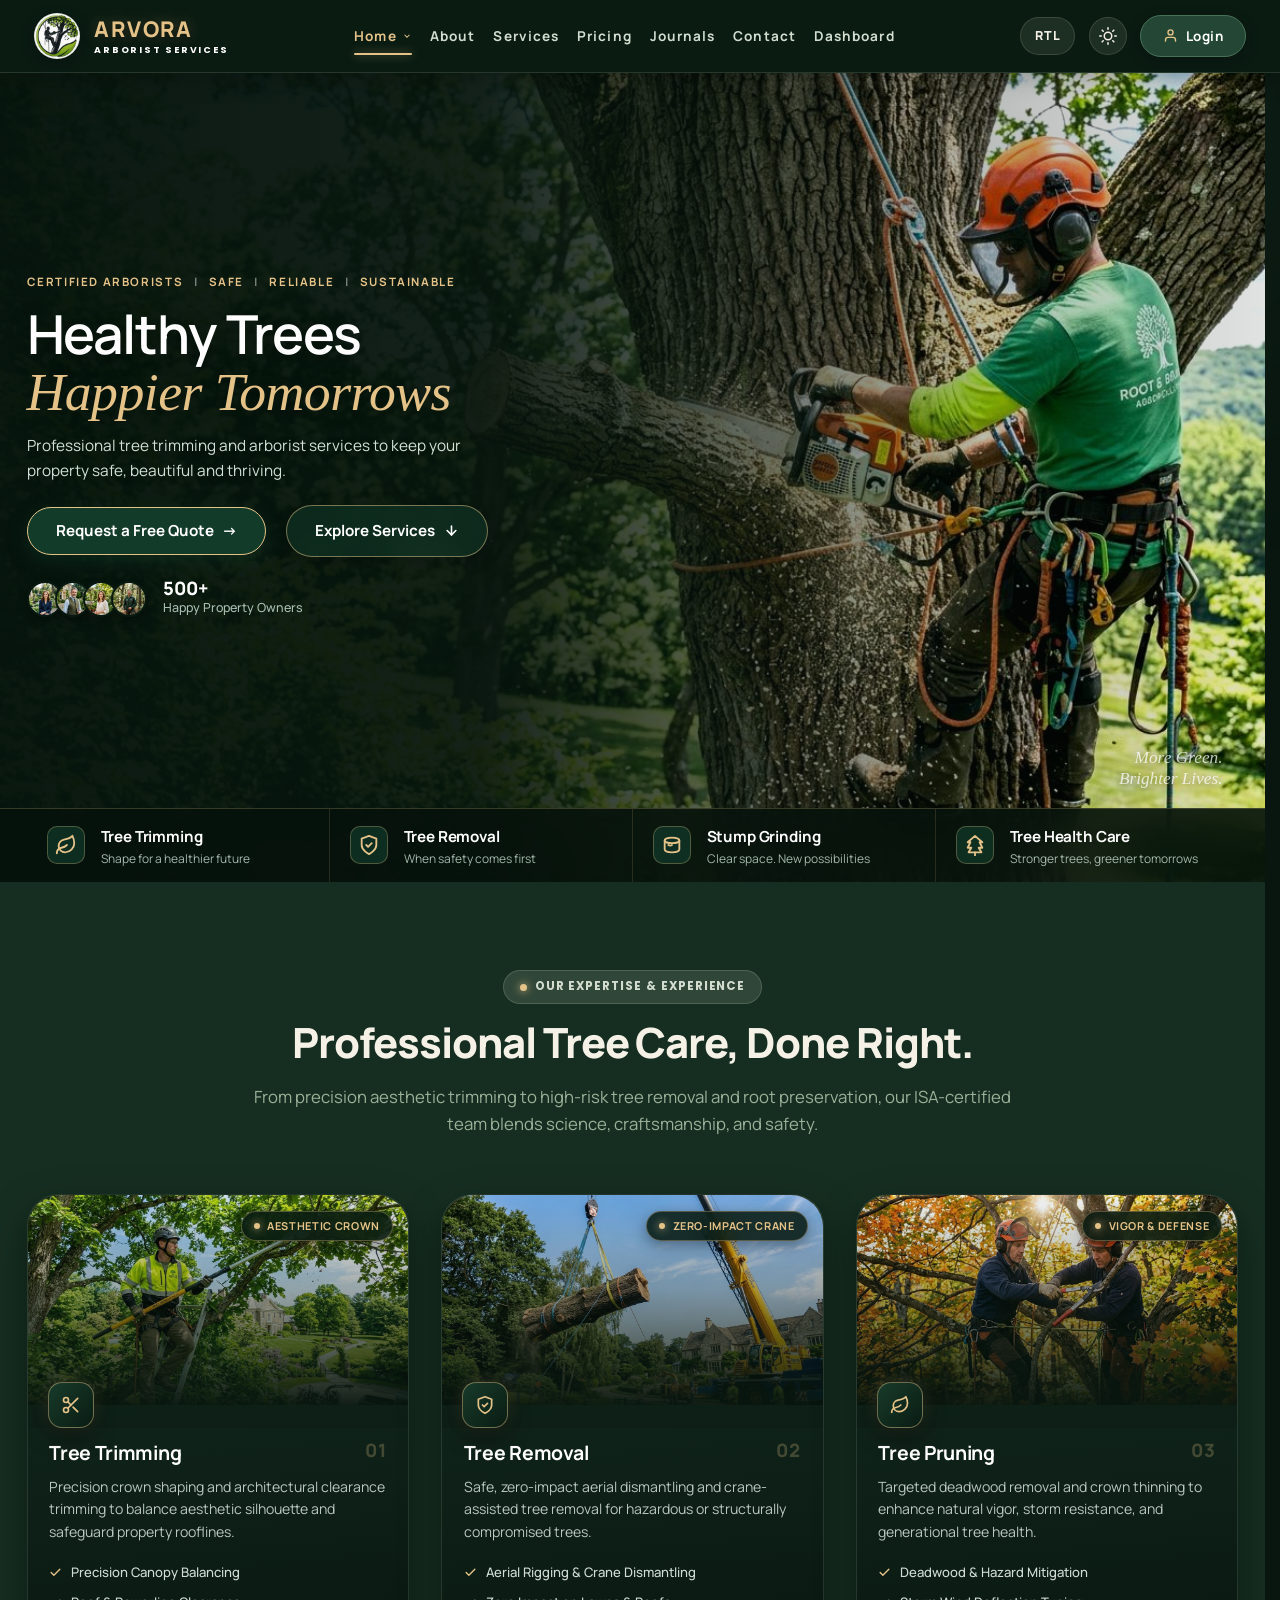
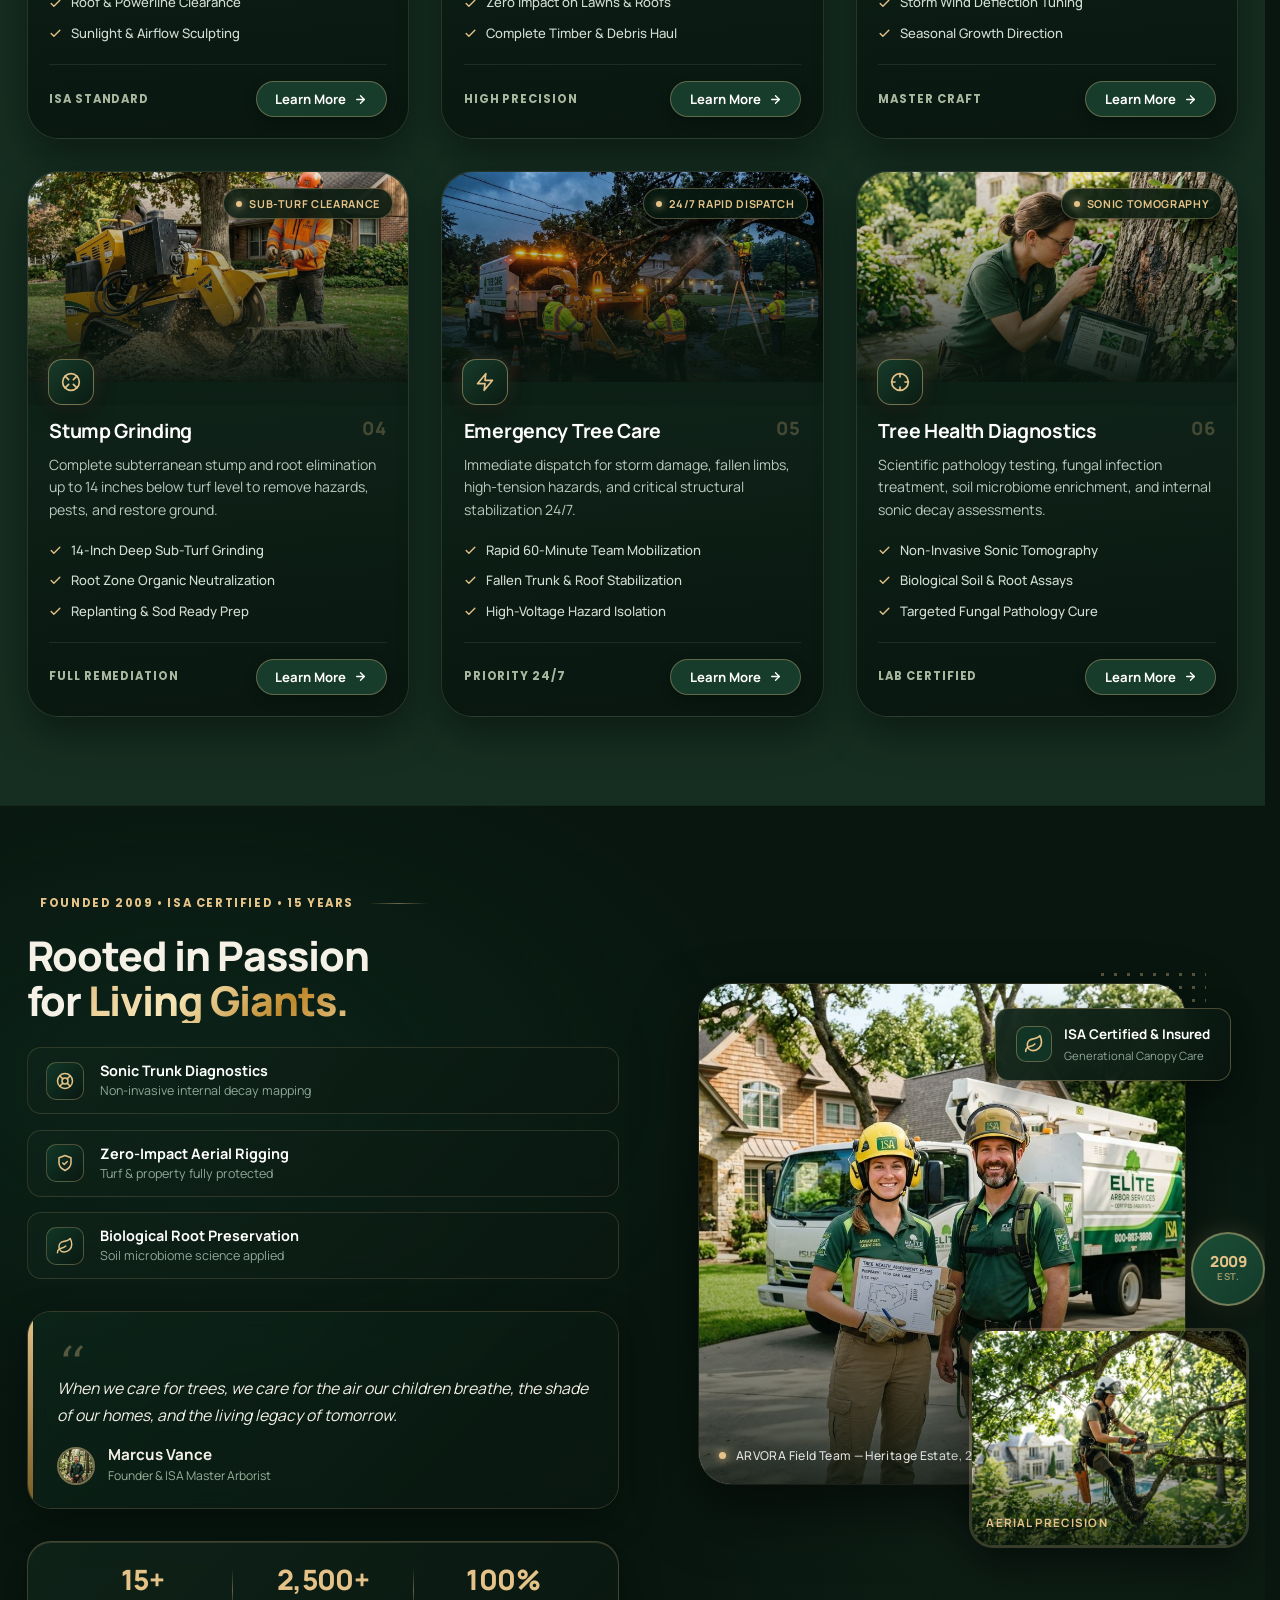
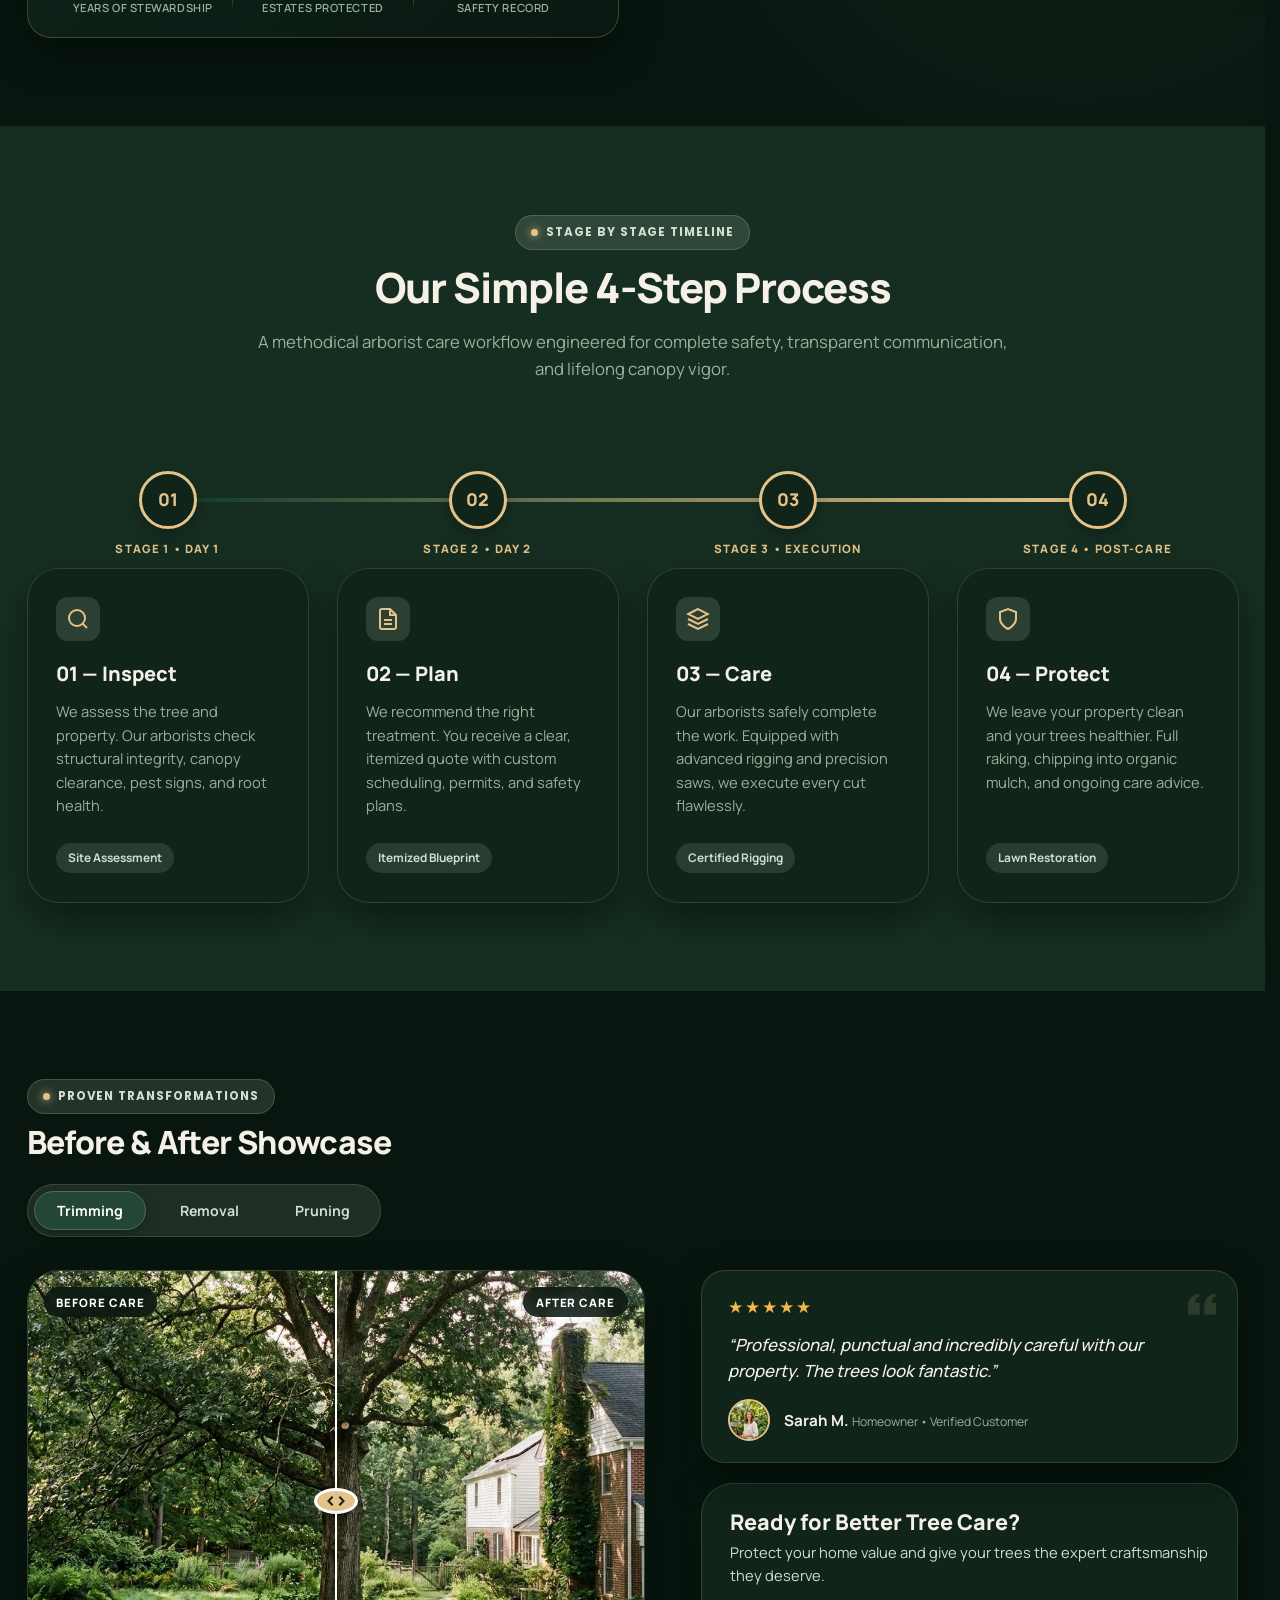
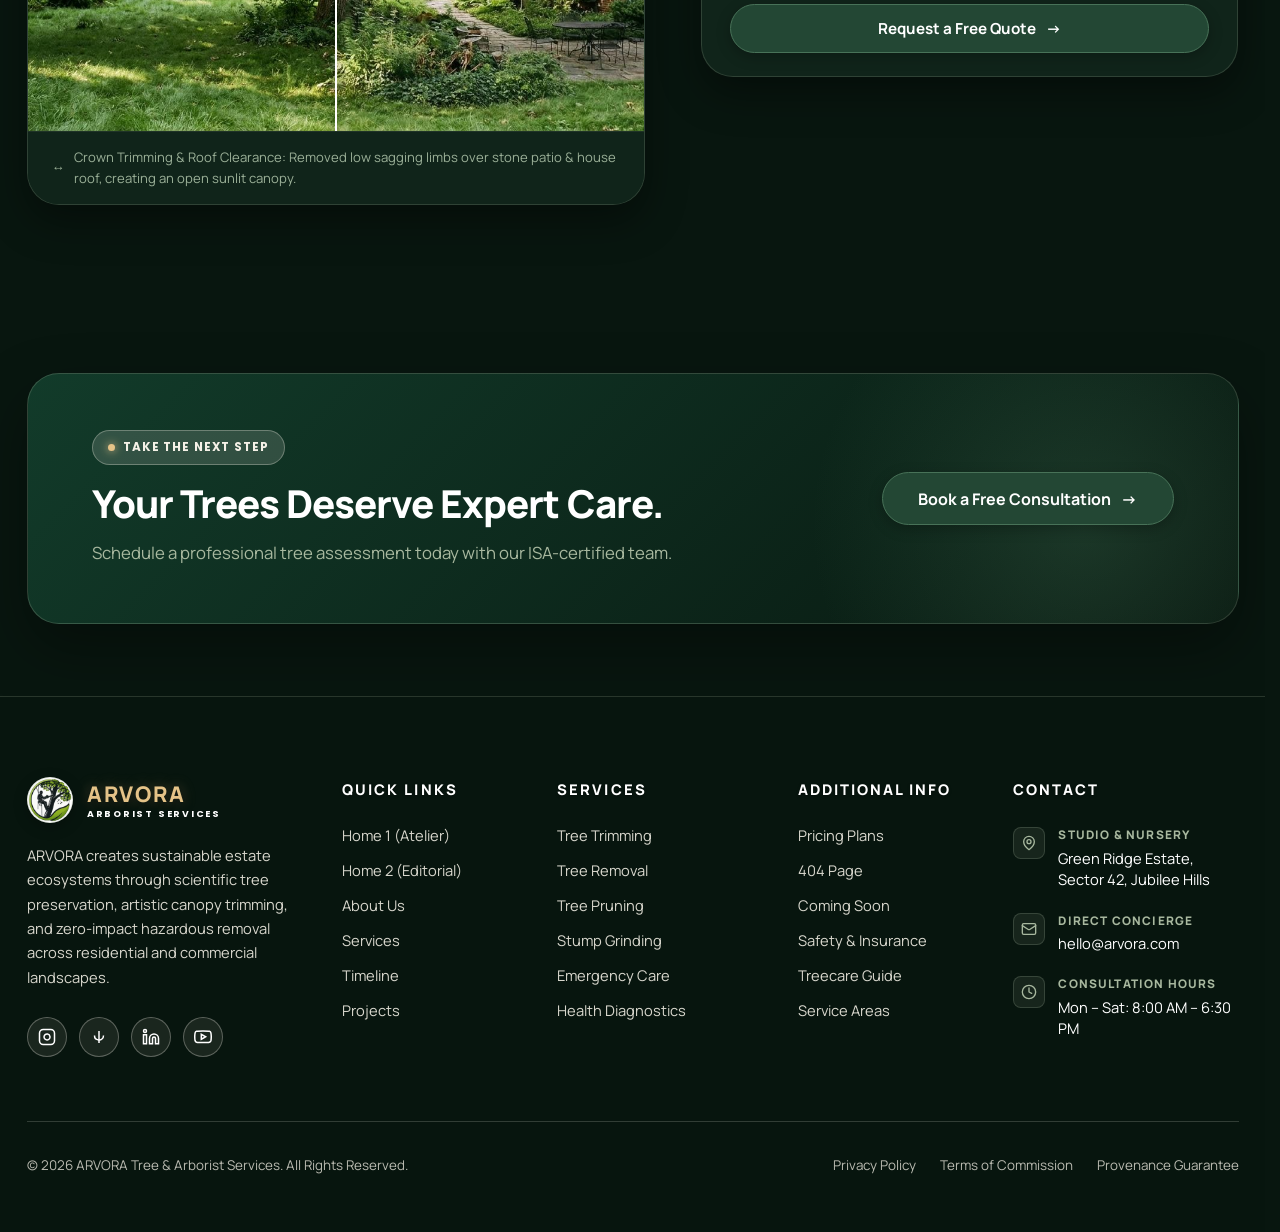
==== commit 5fe54ea1: "Add files via upload" ====
--- a/index.html
+++ b/index.html
@@ -22,7 +22,7 @@
   <link rel="stylesheet" href="index.css" />
 </head>
 
-<body>
+<body class="has-fixed-header">
   <div class="ambient-glow glow-1" aria-hidden="true"></div>
   <div class="ambient-glow glow-2" aria-hidden="true"></div>
 
--- a/index.css
+++ b/index.css
@@ -84,6 +84,8 @@
 
 html {
   scroll-behavior: smooth;
+  scroll-padding-top: 80px;
+  scrollbar-gutter: stable;
   font-size: 16px;
   overflow-x: clip;
   max-width: 100vw;
@@ -366,39 +368,75 @@
 
 [data-theme="dark"] #heroExploreBtn:hover,
 [data-theme="dark"] #hero2VaultBtn:hover,
+[data-theme="dark"] #heroTeamCta:hover,
+[data-theme="dark"] #heroViewGalleryBtn:hover,
+[data-theme="dark"] #heroJournalFieldStudyBtn:hover,
 html:not([data-theme="light"]) #heroExploreBtn:hover,
 html:not([data-theme="light"]) #hero2VaultBtn:hover,
+html:not([data-theme="light"]) #heroTeamCta:hover,
+html:not([data-theme="light"]) #heroViewGalleryBtn:hover,
+html:not([data-theme="light"]) #heroJournalFieldStudyBtn:hover,
 [data-theme="dark"] .hero-btn-group .btn-secondary:hover,
 html:not([data-theme="light"]) .hero-btn-group .btn-secondary:hover,
 [data-theme="dark"] .home2-hero-actions .btn-secondary:hover,
-html:not([data-theme="light"]) .home2-hero-actions .btn-secondary:hover {
+html:not([data-theme="light"]) .home2-hero-actions .btn-secondary:hover,
+[data-theme="dark"] .about-hero-actions .btn-outline:hover,
+html:not([data-theme="light"]) .about-hero-actions .btn-outline:hover,
+[data-theme="dark"] .services-hero-actions .svc-ghost-btn:hover,
+html:not([data-theme="light"]) .services-hero-actions .svc-ghost-btn:hover,
+[data-theme="dark"] .journal-hero-actions .btn-outline:hover,
+html:not([data-theme="light"]) .journal-hero-actions .btn-outline:hover,
+[data-theme="dark"] .service-card-footer .service-estimate-btn:hover,
+html:not([data-theme="light"]) .service-card-footer .service-estimate-btn:hover,
+[data-theme="dark"] .service-card-footer .btn-outline:hover,
+html:not([data-theme="light"]) .service-card-footer .btn-outline:hover {
   color: var(--accent-gold);
   border-color: var(--accent-gold);
 }
 
 [data-theme="dark"] #heroExploreBtn:hover svg,
 [data-theme="dark"] #hero2VaultBtn:hover svg,
+[data-theme="dark"] #heroViewGalleryBtn:hover svg,
+[data-theme="dark"] #heroJournalFieldStudyBtn:hover svg,
 html:not([data-theme="light"]) #heroExploreBtn:hover svg,
 html:not([data-theme="light"]) #hero2VaultBtn:hover svg,
+html:not([data-theme="light"]) #heroViewGalleryBtn:hover svg,
+html:not([data-theme="light"]) #heroJournalFieldStudyBtn:hover svg,
 [data-theme="dark"] .hero-btn-group .btn-secondary:hover svg,
 html:not([data-theme="light"]) .hero-btn-group .btn-secondary:hover svg,
 [data-theme="dark"] .home2-hero-actions .btn-secondary:hover svg,
-html:not([data-theme="light"]) .home2-hero-actions .btn-secondary:hover svg {
+html:not([data-theme="light"]) .home2-hero-actions .btn-secondary:hover svg,
+[data-theme="dark"] .services-hero-actions .svc-ghost-btn:hover svg,
+html:not([data-theme="light"]) .services-hero-actions .svc-ghost-btn:hover svg,
+[data-theme="dark"] .journal-hero-actions .btn-outline:hover svg,
+html:not([data-theme="light"]) .journal-hero-actions .btn-outline:hover svg {
   stroke: var(--accent-gold) !important;
 }
 
 [data-theme="light"] #heroExploreBtn:hover,
 [data-theme="light"] #hero2VaultBtn:hover,
+[data-theme="light"] #heroTeamCta:hover,
+[data-theme="light"] #heroViewGalleryBtn:hover,
+[data-theme="light"] #heroJournalFieldStudyBtn:hover,
 [data-theme="light"] .hero-btn-group .btn-secondary:hover,
-[data-theme="light"] .home2-hero-actions .btn-secondary:hover {
+[data-theme="light"] .home2-hero-actions .btn-secondary:hover,
+[data-theme="light"] .about-hero-actions .btn-outline:hover,
+[data-theme="light"] .services-hero-actions .svc-ghost-btn:hover,
+[data-theme="light"] .journal-hero-actions .btn-outline:hover,
+[data-theme="light"] .service-card-footer .service-estimate-btn:hover,
+[data-theme="light"] .service-card-footer .btn-outline:hover {
   color: #FFFFFF;
   border-color: #5C8E70;
 }
 
 [data-theme="light"] #heroExploreBtn:hover svg,
 [data-theme="light"] #hero2VaultBtn:hover svg,
+[data-theme="light"] #heroViewGalleryBtn:hover svg,
+[data-theme="light"] #heroJournalFieldStudyBtn:hover svg,
 [data-theme="light"] .hero-btn-group .btn-secondary:hover svg,
-[data-theme="light"] .home2-hero-actions .btn-secondary:hover svg {
+[data-theme="light"] .home2-hero-actions .btn-secondary:hover svg,
+[data-theme="light"] .services-hero-actions .svc-ghost-btn:hover svg,
+[data-theme="light"] .journal-hero-actions .btn-outline:hover svg {
   stroke: #FFFFFF !important;
   filter: none;
 }
@@ -464,17 +502,23 @@
 }
 
 .atelier-header {
-  position: -webkit-sticky;
-  position: sticky;
-  top: 0;
-  left: 0;
-  right: 0;
-  width: 100%;
-  z-index: 1000;
+  position: fixed !important;
+  top: 0 !important;
+  left: 0 !important;
+  right: 0 !important;
+  width: 100% !important;
+  z-index: 1000 !important;
   background-color: var(--header-bg);
   border-bottom: 1px solid var(--header-border);
   box-shadow: 0 4px 25px rgba(0, 0, 0, 0.25);
   transition: background-color 0.35s ease, border-color 0.35s ease;
+  will-change: transform;
+}
+
+body.has-fixed-header,
+body:has(.atelier-header),
+body:has(#mainHeader) {
+  padding-top: 72px;
 }
 
 .header-container {
@@ -4059,9 +4103,11 @@
   }
 
   .atelier-header {
-    position: -webkit-sticky !important;
-    position: sticky !important;
+    position: fixed !important;
     top: 0 !important;
+    left: 0 !important;
+    right: 0 !important;
+    width: 100% !important;
     z-index: 1000 !important;
   }
 
@@ -4547,6 +4593,16 @@
 
   .section-title {
     font-size: clamp(1.85rem, 6vw, 2.1rem);
+  }
+
+  html {
+    scroll-padding-top: 68px;
+  }
+
+  body.has-fixed-header,
+  body:has(.atelier-header),
+  body:has(#mainHeader) {
+    padding-top: 60px;
   }
 
   .header-container {
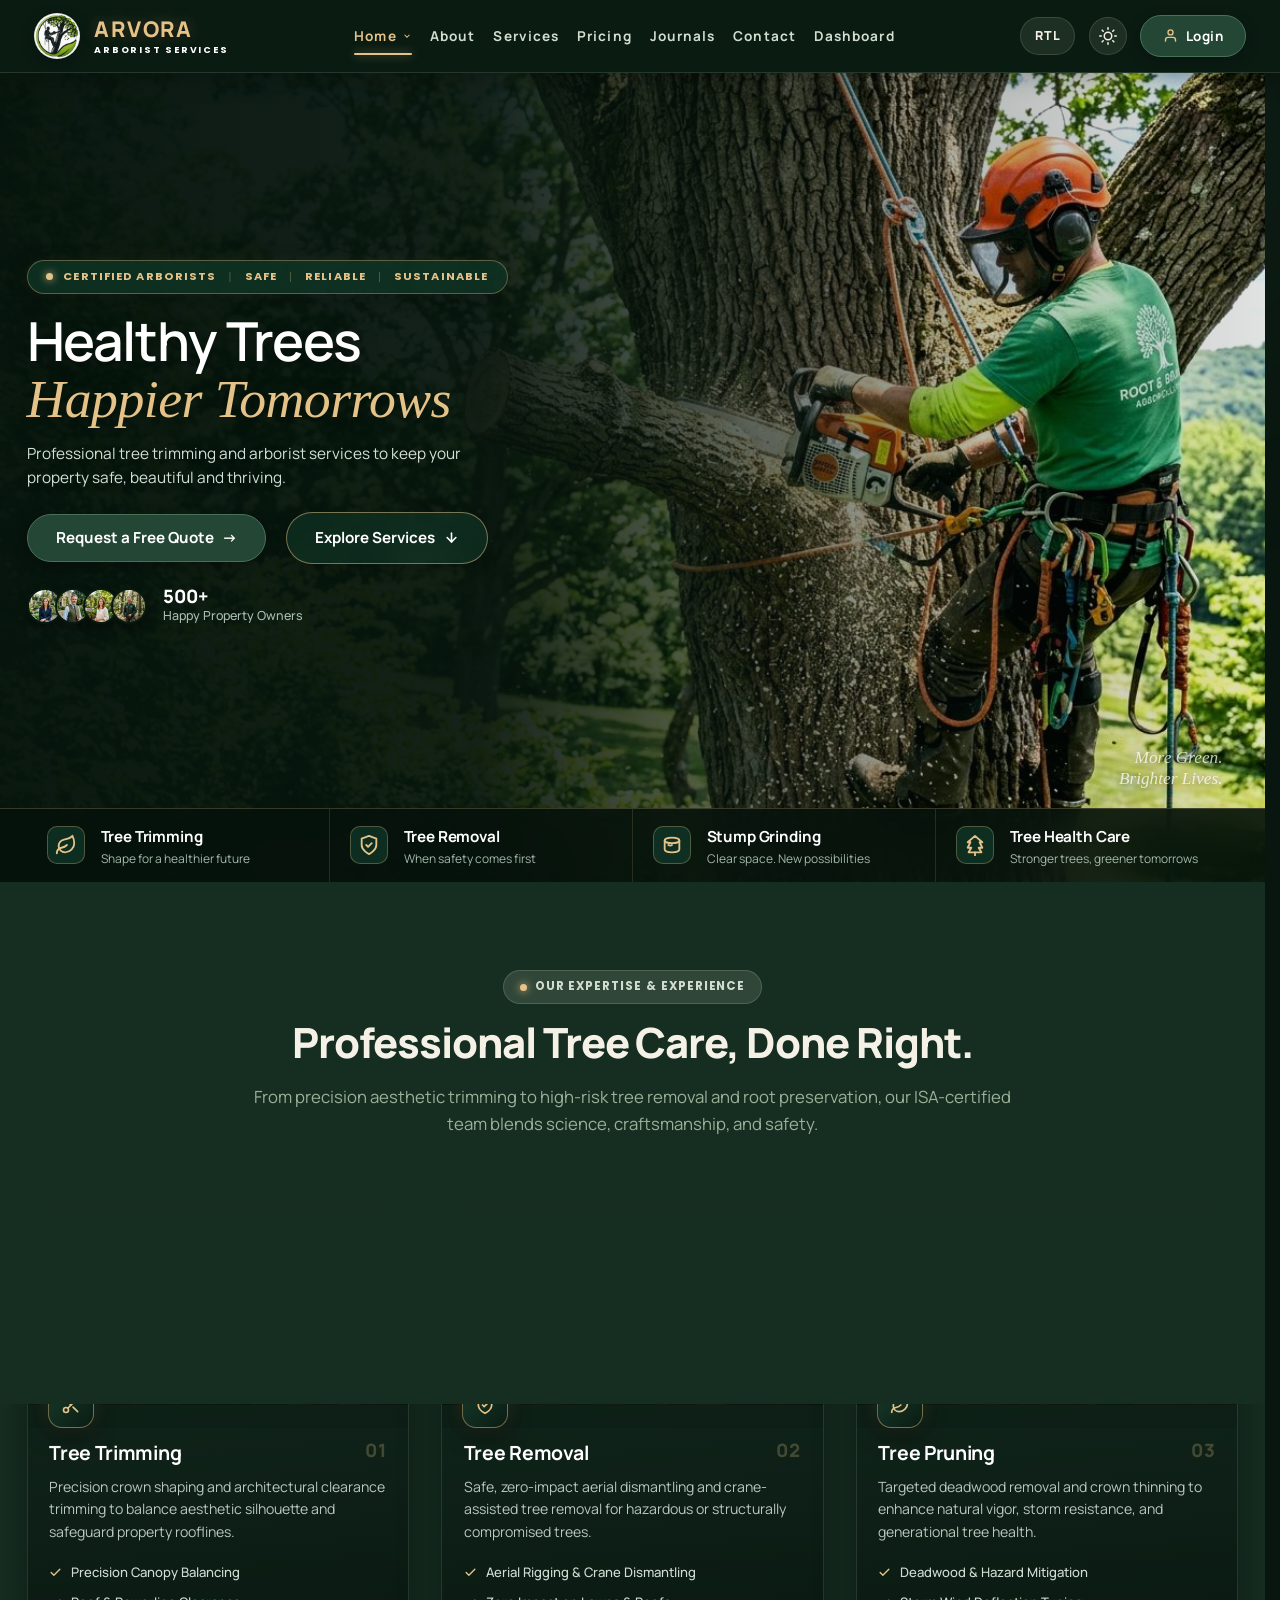
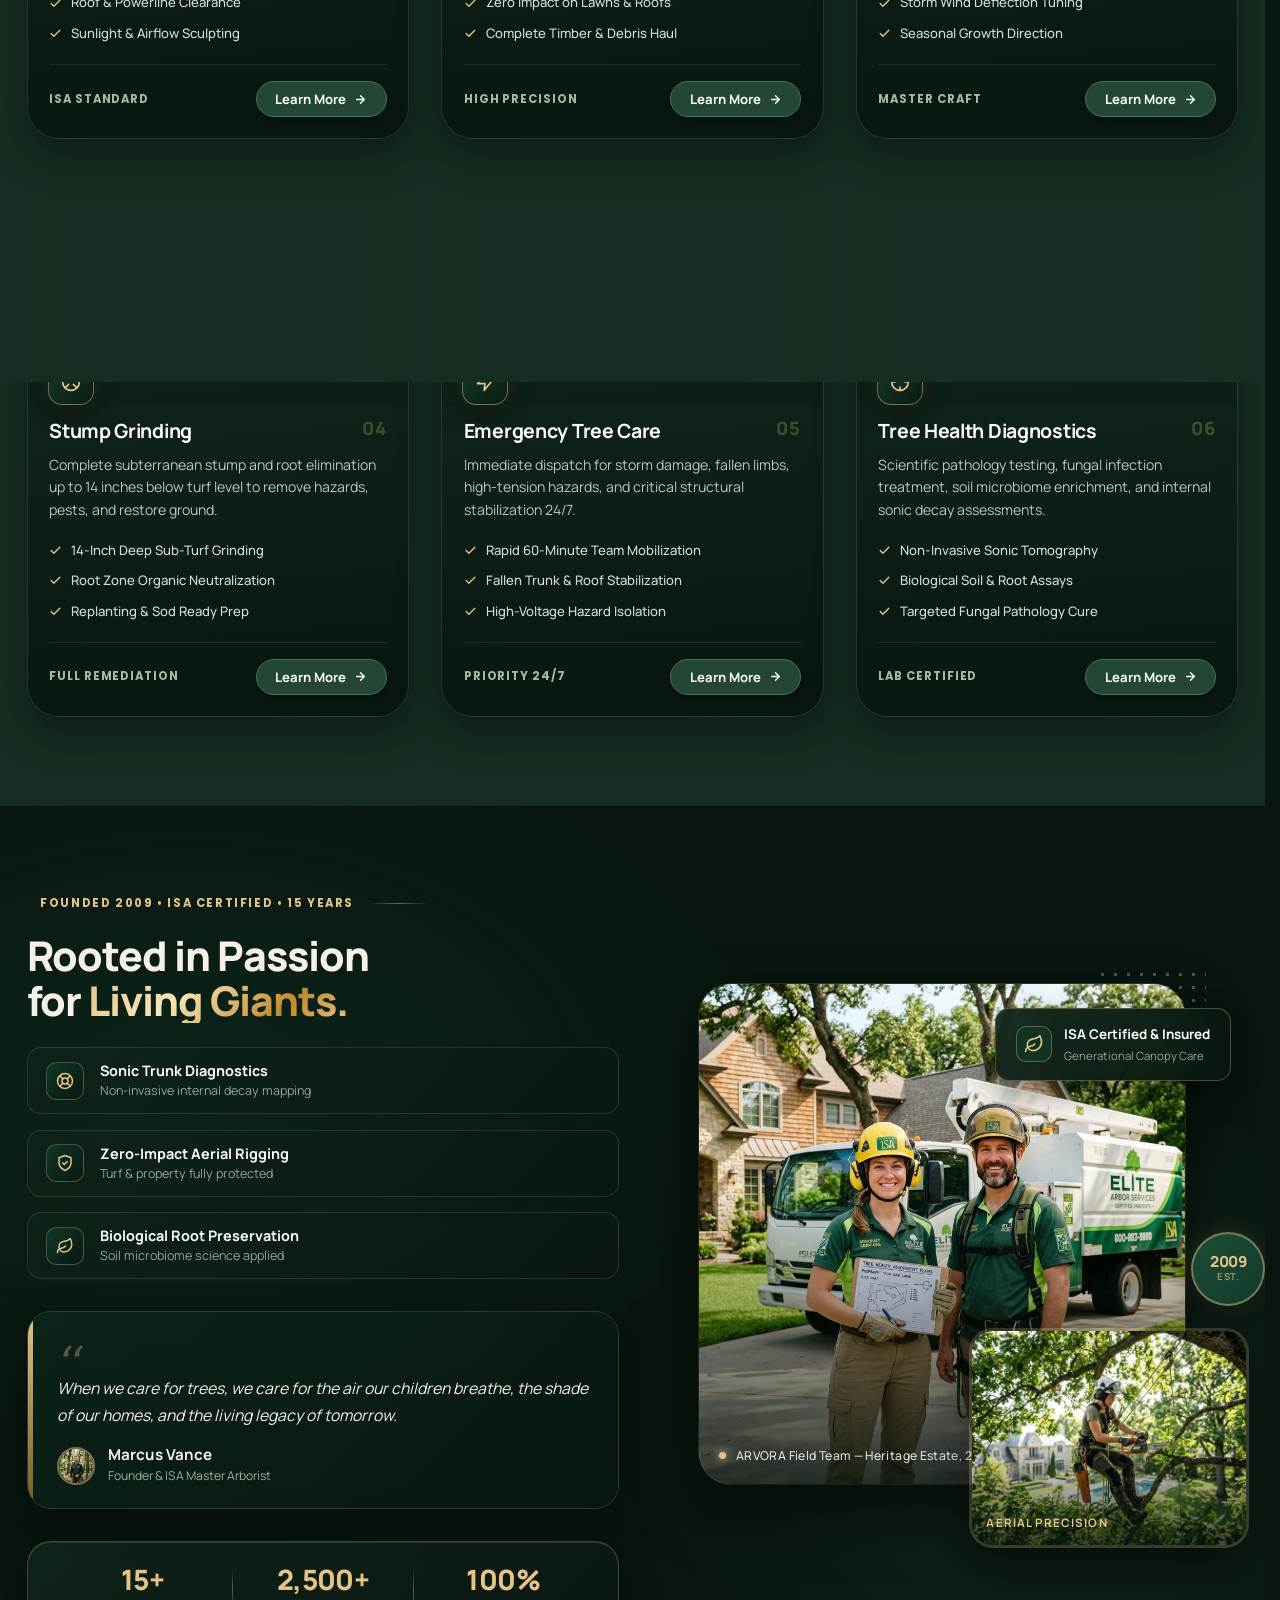
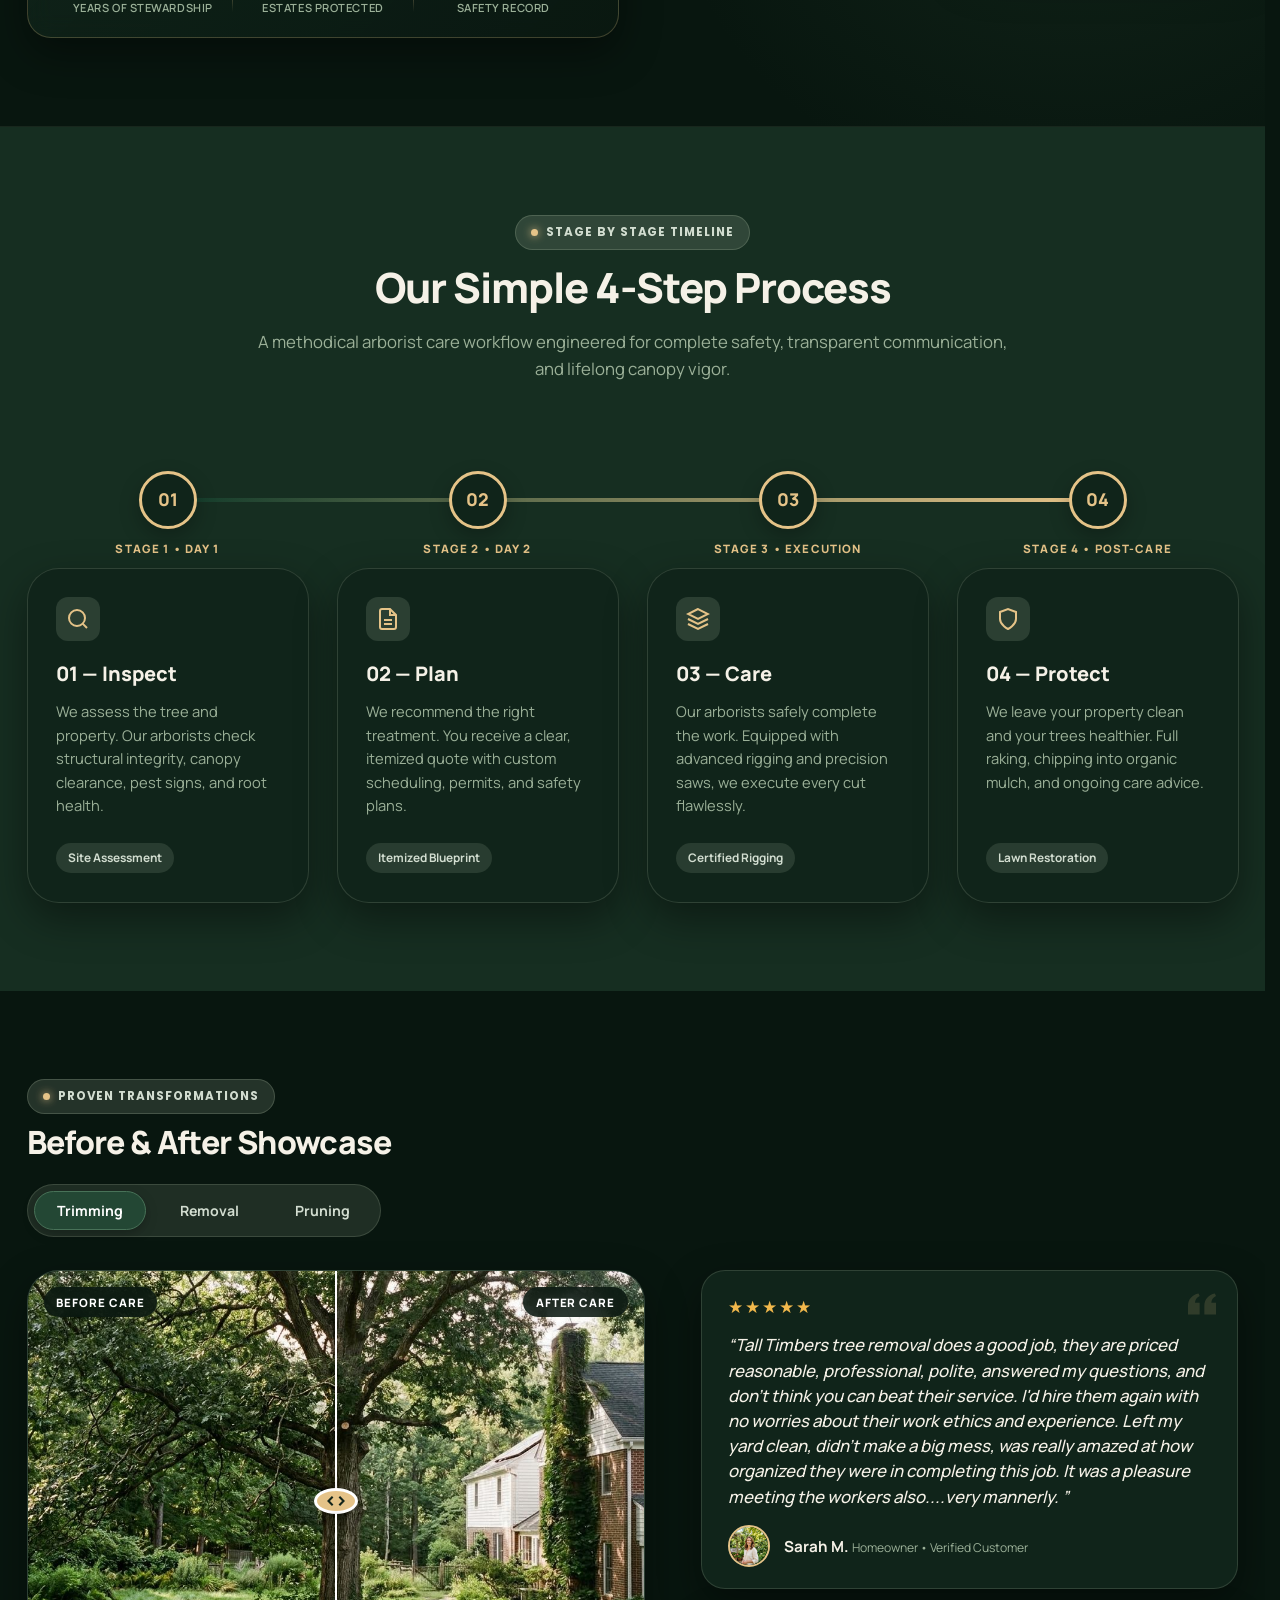
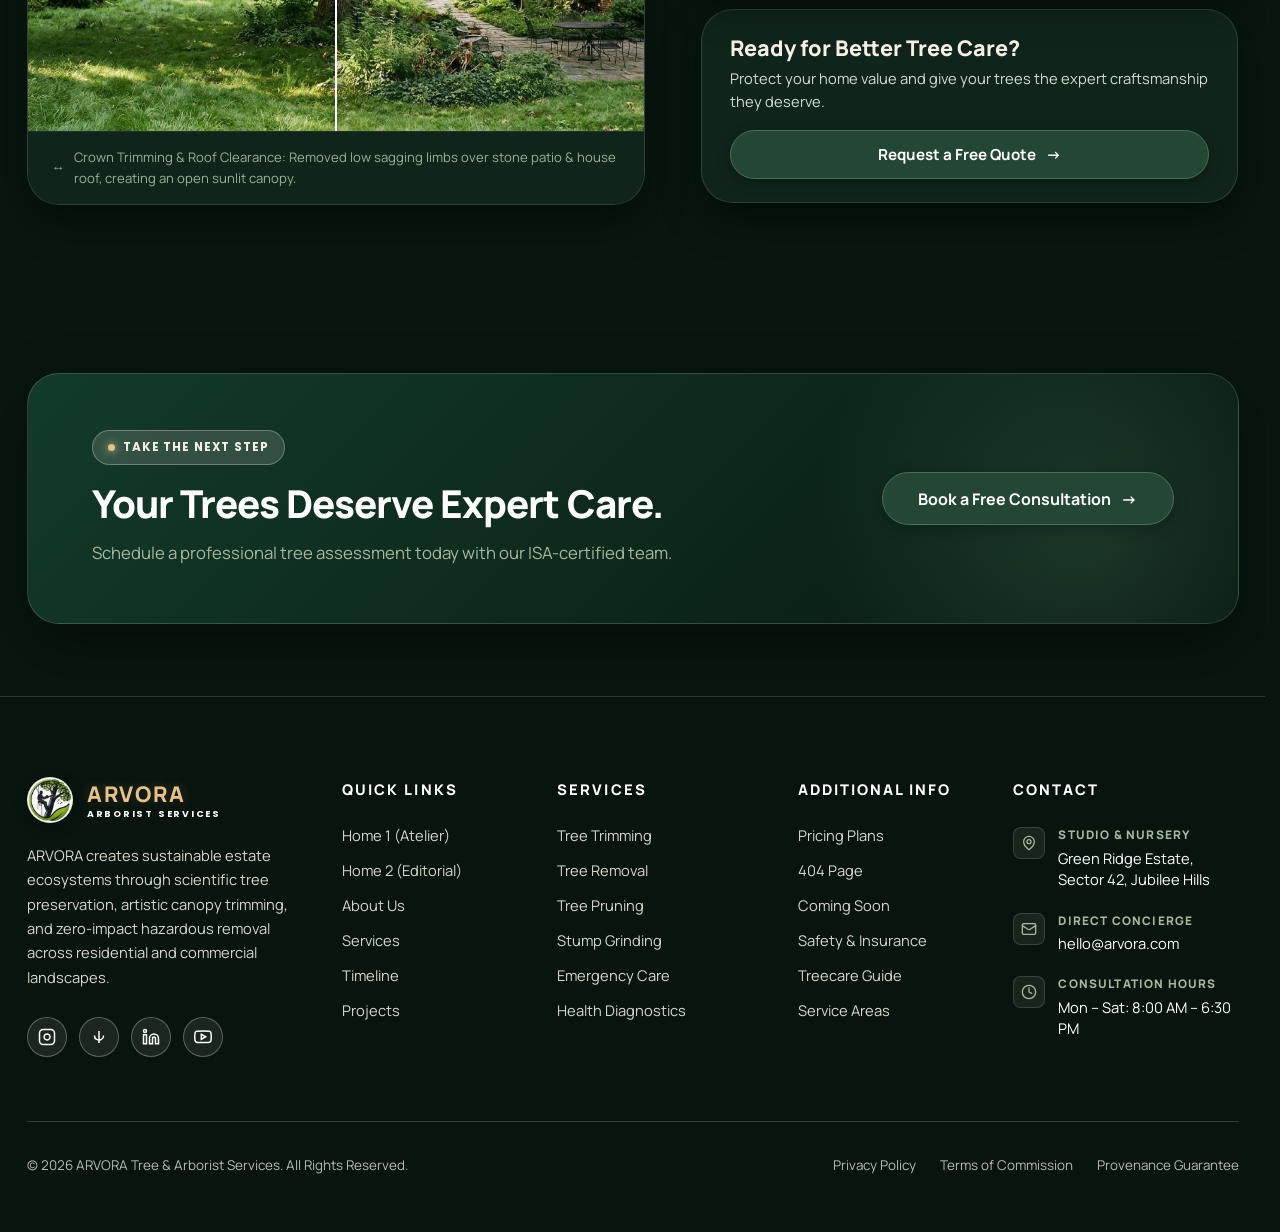
==== commit 5421e7b1: "Add files via upload" ====
--- a/index.html
+++ b/index.html
@@ -142,14 +142,6 @@
         <button class="drawer-close-btn" id="drawerCloseBtn" aria-label="Close menu">&times;</button>
       </div>
 
-      <div class="drawer-controls-row">
-        <button class="ctrl-btn rtl-toggle-btn drawer-ctrl-btn" id="drawerRtlBtn">
-          <span>Direction: <strong id="drawerRtlText">LTR (Click for RTL)</strong></span>
-        </button>
-        <button class="ctrl-btn theme-toggle-btn drawer-ctrl-btn" id="drawerThemeBtn">
-          <span>Theme: <strong>Toggle Mode</strong></span>
-        </button>
-      </div>
 
       <div class="drawer-home-switcher">
         <span class="drawer-switcher-label">Explore Home Layout:</span>
@@ -201,7 +193,8 @@
 
       <div class="container hero-container">
         <div class="hero-main-content">
-          <div class="hero-tagline">
+          <div class="badge-pill hero-tagline" id="heroTaglineBadge">
+            <span class="badge-dot"></span>
             <span>CERTIFIED ARBORISTS</span>
             <span class="tag-sep">|</span>
             <span>SAFE</span>
@@ -227,7 +220,8 @@
             </button>
             <a href="#services" class="btn btn-secondary btn-hero-pill" id="heroExploreBtn">
               <span>Explore Services</span>
-              <svg width="15" height="15" viewBox="0 0 24 24" fill="none" stroke="currentColor" stroke-width="2.5" stroke-linecap="round" stroke-linejoin="round" class="btn-arrow-down" aria-hidden="true">
+              <svg width="15" height="15" viewBox="0 0 24 24" fill="none" stroke="currentColor" stroke-width="2.5"
+                stroke-linecap="round" stroke-linejoin="round" class="btn-arrow-down" aria-hidden="true">
                 <line x1="12" y1="5" x2="12" y2="19"></line>
                 <polyline points="19 12 12 19 5 12"></polyline>
               </svg>
@@ -1055,7 +1049,13 @@
             </div>
 
             <blockquote class="testimonial-quote">
-              “Professional, punctual and incredibly careful with our property. The trees look fantastic.”
+              “Tall Timbers tree removal does a good job, they are priced reasonable, professional, polite, answered my
+              questions, and don't think you can beat their service. I'd hire them again with no worries about their
+              work ethics and experience. Left my yard clean, didn't make a big mess, was really amazed at how organized
+              they were in completing this job. It was a pleasure meeting the workers also....very mannerly.
+
+
+              ”
             </blockquote>
 
             <div class="author-profile">
@@ -1374,8 +1374,8 @@
       <form class="quote-form login-form" id="loginForm">
         <div class="form-group">
           <label for="loginEmail">Email / Client ID *</label>
-          <input type="email" id="loginEmail" name="email" required placeholder="client@estate.com"
-            value="client@arvora.com" />
+          <input type="email" id="loginEmail" name="email" required placeholder="harrison.cole@highlandmanor.com"
+            value="harrison.cole@highlandmanor.com" />
         </div>
 
         <div class="form-group">
@@ -1401,7 +1401,7 @@
       <div class="login-success-state" id="loginSuccessState"
         style="display: none; text-align: center; padding: 1.5rem 0;">
         <div class="success-icon-bubble">✓</div>
-        <h4>Welcome back, Marcus!</h4>
+        <h4>Welcome back, Harrison!</h4>
         <p>Your estate session is authenticated. Welcome to ARVORA.</p>
         <button class="btn btn-primary" id="loginSuccessCloseBtn" type="button">Close</button>
       </div>
--- a/index.css
+++ b/index.css
@@ -319,14 +319,50 @@
   color: #FFFFFF;
   border: 1px solid #487258;
   box-shadow: 0 4px 14px rgba(0, 0, 0, 0.25);
+  transition: var(--transition-fast, all 0.2s ease);
 }
 
 .btn-primary:hover {
   background-color: #2C563F;
-  border-color: #5C8E70;
+  border-color: var(--accent-gold, #E5C388);
   color: #FFFFFF;
   box-shadow: 0 8px 22px rgba(0, 0, 0, 0.35);
   transform: translateY(-2px);
+}
+
+.btn-primary:active {
+  transform: translateY(0);
+}
+
+.btn-primary span,
+.btn-primary .btn-arrow {
+  color: #FFFFFF !important;
+}
+
+.btn-primary:hover span,
+.btn-primary:hover .btn-arrow {
+  color: #FFFFFF !important;
+}
+
+[data-theme="light"] .btn-primary {
+  background-color: #234734;
+  color: #FFFFFF;
+  border: 1px solid #487258;
+  box-shadow: 0 4px 14px rgba(0, 0, 0, 0.25);
+}
+
+[data-theme="light"] .btn-primary:hover {
+  background-color: #2C563F;
+  border-color: var(--accent-gold, #E5C388);
+  color: #FFFFFF;
+  box-shadow: 0 8px 22px rgba(0, 0, 0, 0.35);
+}
+
+[data-theme="light"] .btn-primary span,
+[data-theme="light"] .btn-primary .btn-arrow,
+[data-theme="light"] .btn-primary:hover span,
+[data-theme="light"] .btn-primary:hover .btn-arrow {
+  color: #FFFFFF !important;
 }
 
 #heroQuoteBtn {
@@ -389,7 +425,11 @@
 [data-theme="dark"] .service-card-footer .service-estimate-btn:hover,
 html:not([data-theme="light"]) .service-card-footer .service-estimate-btn:hover,
 [data-theme="dark"] .service-card-footer .btn-outline:hover,
-html:not([data-theme="light"]) .service-card-footer .btn-outline:hover {
+html:not([data-theme="light"]) .service-card-footer .btn-outline:hover,
+[data-theme="dark"] .journal-card-footer .consult-arborist-btn:hover,
+html:not([data-theme="light"]) .journal-card-footer .consult-arborist-btn:hover,
+[data-theme="dark"] .journal-card-footer .btn-outline:hover,
+html:not([data-theme="light"]) .journal-card-footer .btn-outline:hover {
   color: var(--accent-gold);
   border-color: var(--accent-gold);
 }
@@ -424,7 +464,9 @@
 [data-theme="light"] .services-hero-actions .svc-ghost-btn:hover,
 [data-theme="light"] .journal-hero-actions .btn-outline:hover,
 [data-theme="light"] .service-card-footer .service-estimate-btn:hover,
-[data-theme="light"] .service-card-footer .btn-outline:hover {
+[data-theme="light"] .service-card-footer .btn-outline:hover,
+[data-theme="light"] .journal-card-footer .consult-arborist-btn:hover,
+[data-theme="light"] .journal-card-footer .btn-outline:hover {
   color: #FFFFFF;
   border-color: #5C8E70;
 }
@@ -476,14 +518,27 @@
   border: 1px solid #487258;
   box-shadow: 0 4px 14px rgba(0, 0, 0, 0.25);
   font-weight: 700;
+  transition: var(--transition-fast, all 0.2s ease);
 }
 
 .btn-warm:hover {
   background-color: #2C563F;
-  border-color: #5C8E70;
+  border-color: var(--accent-gold, #E5C388);
   color: #FFFFFF;
   transform: translateY(-2px);
   box-shadow: 0 8px 22px rgba(0, 0, 0, 0.35);
+}
+
+[data-theme="light"] .btn-warm {
+  background-color: #234734;
+  color: #FFFFFF;
+  border: 1px solid #487258;
+}
+
+[data-theme="light"] .btn-warm:hover {
+  background-color: #2C563F;
+  border-color: var(--accent-gold, #E5C388);
+  color: #FFFFFF;
 }
 
 .btn-block {
@@ -1318,22 +1373,64 @@
   display: inline-flex;
   align-items: center;
   gap: 0.65rem;
-  font-family: var(--font-primary);
-  font-size: clamp(0.72rem, 0.85vw, 0.82rem);
+  padding: 0.42rem 1.15rem;
+  border-radius: var(--radius-pill);
+  background: rgba(18, 59, 42, 0.65);
+  border: 1px solid rgba(229, 195, 136, 0.35);
+  backdrop-filter: blur(12px);
+  -webkit-backdrop-filter: blur(12px);
+  box-shadow: 0 4px 20px rgba(0, 0, 0, 0.3), 0 0 12px rgba(229, 195, 136, 0.08);
+  font-family: var(--font-accent);
+  font-size: clamp(0.7rem, 0.82vw, 0.78rem);
   font-weight: 700;
-  letter-spacing: 0.14em;
+  letter-spacing: 0.1em;
   color: var(--accent-gold);
-  margin-bottom: 0.85rem;
+  margin-bottom: 1.15rem;
   text-transform: uppercase;
+  max-width: fit-content;
+  transition: var(--transition-fast);
+}
+
+.hero-tagline:hover {
+  border-color: var(--accent-gold);
+  box-shadow: 0 6px 24px rgba(0, 0, 0, 0.4), 0 0 18px rgba(229, 195, 136, 0.18);
+}
+
+.hero-tagline .badge-dot {
+  width: 7px;
+  height: 7px;
+  border-radius: 50%;
+  background-color: var(--accent-gold);
+  box-shadow: 0 0 8px var(--accent-gold);
+  flex-shrink: 0;
 }
 
 .tag-sep {
   opacity: 0.45;
-  color: #FFFFFF;
+  color: rgba(229, 195, 136, 0.7);
+  font-weight: 400;
+  margin: 0 0.1rem;
+}
+
+[data-theme="light"] .hero-tagline {
+  background: rgba(255, 255, 255, 0.95);
+  border: 1px solid rgba(18, 59, 42, 0.22);
+  color: #123B2A;
+  box-shadow: 0 6px 20px rgba(18, 59, 42, 0.08);
+}
+
+[data-theme="light"] .hero-tagline:hover {
+  border-color: #123B2A;
+  box-shadow: 0 8px 26px rgba(18, 59, 42, 0.14);
+}
+
+[data-theme="light"] .hero-tagline .badge-dot {
+  background-color: var(--forest-green);
+  box-shadow: 0 0 8px rgba(18, 59, 42, 0.45);
 }
 
 [data-theme="light"] .tag-sep {
-  color: #123B2A;
+  color: rgba(18, 59, 42, 0.35);
 }
 
 .hero-title {
@@ -1396,18 +1493,31 @@
   display: inline-flex;
   align-items: center;
   gap: 0.55rem;
-  background-color: var(--forest-green, #123B2A);
+  background-color: #234734;
   color: #FFFFFF;
-  border: 1px solid var(--accent-gold);
-  box-shadow: 0 6px 20px rgba(18, 59, 42, 0.45);
-  transition: all 0.3s ease;
+  border: 1px solid #487258;
+  box-shadow: 0 4px 14px rgba(0, 0, 0, 0.25);
+  transition: var(--transition-fast, all 0.2s ease);
 }
 
 .btn-hero-pill:hover {
-  background-color: var(--accent-gold);
-  color: #071910;
+  background-color: #2C563F;
+  border-color: var(--accent-gold, #E5C388);
+  color: #FFFFFF;
   transform: translateY(-2px);
-  box-shadow: 0 10px 25px rgba(229, 195, 136, 0.35);
+  box-shadow: 0 8px 22px rgba(0, 0, 0, 0.35);
+}
+
+[data-theme="light"] .btn-hero-pill {
+  background-color: #234734;
+  color: #FFFFFF;
+  border: 1px solid #487258;
+}
+
+[data-theme="light"] .btn-hero-pill:hover {
+  background-color: #2C563F;
+  border-color: var(--accent-gold, #E5C388);
+  color: #FFFFFF;
 }
 
 #heroExploreBtn {
@@ -2057,14 +2167,14 @@
   gap: 0.5rem;
   padding: 0.48rem 1.15rem;
   border-radius: var(--radius-pill);
-  background: #183C2B;
+  background: #234734;
   color: #FFFFFF;
-  border: 1px solid rgba(229, 195, 136, 0.35);
+  border: 1px solid #487258;
   font-size: 0.82rem;
   font-weight: 700;
   cursor: pointer;
-  transition: all 0.3s cubic-bezier(0.16, 1, 0.3, 1);
-  box-shadow: 0 4px 12px rgba(0, 0, 0, 0.25);
+  transition: var(--transition-fast, all 0.2s ease);
+  box-shadow: 0 4px 14px rgba(0, 0, 0, 0.25);
 }
 
 .arrow-svg {
@@ -2072,16 +2182,16 @@
 }
 
 .service-link-btn:hover {
-  background-color: var(--accent-gold);
-  color: #071910;
-  border-color: var(--accent-gold);
+  background-color: #2C563F;
+  color: #FFFFFF;
+  border-color: var(--accent-gold, #E5C388);
   transform: translateY(-2px);
-  box-shadow: 0 6px 18px rgba(229, 195, 136, 0.35);
+  box-shadow: 0 6px 18px rgba(0, 0, 0, 0.35);
 }
 
 .service-link-btn:hover .arrow-svg {
   transform: translateX(4px);
-  stroke: #071910;
+  stroke: #FFFFFF;
 }
 
 [data-theme="light"] .service-card {
@@ -2158,15 +2268,15 @@
 }
 
 [data-theme="light"] .service-link-btn {
-  background: #123B2A;
+  background: #234734;
   color: #FFFFFF;
-  border-color: #123B2A;
+  border-color: #487258;
 }
 
 [data-theme="light"] .service-link-btn:hover {
-  background: #C0892B;
+  background: #2C563F;
   color: #FFFFFF;
-  border-color: #C0892B;
+  border-color: var(--accent-gold, #E5C388);
 }
 
 [data-theme="light"] .service-link-btn:hover .arrow-svg {
@@ -4970,10 +5080,16 @@
 }
 
 [data-theme="light"] .pricing-card.featured .pricing-card-btn.btn-primary {
-  background-color: var(--accent-gold) !important;
-  color: #071910 !important;
-  border-color: var(--accent-gold) !important;
+  background-color: #234734 !important;
+  color: #FFFFFF !important;
+  border: 1px solid #487258 !important;
   font-weight: 700 !important;
+}
+
+[data-theme="light"] .pricing-card.featured .pricing-card-btn.btn-primary:hover {
+  background-color: #2C563F !important;
+  border-color: var(--accent-gold, #E5C388) !important;
+  color: #FFFFFF !important;
 }
 
 [data-theme="light"] .title-accent {
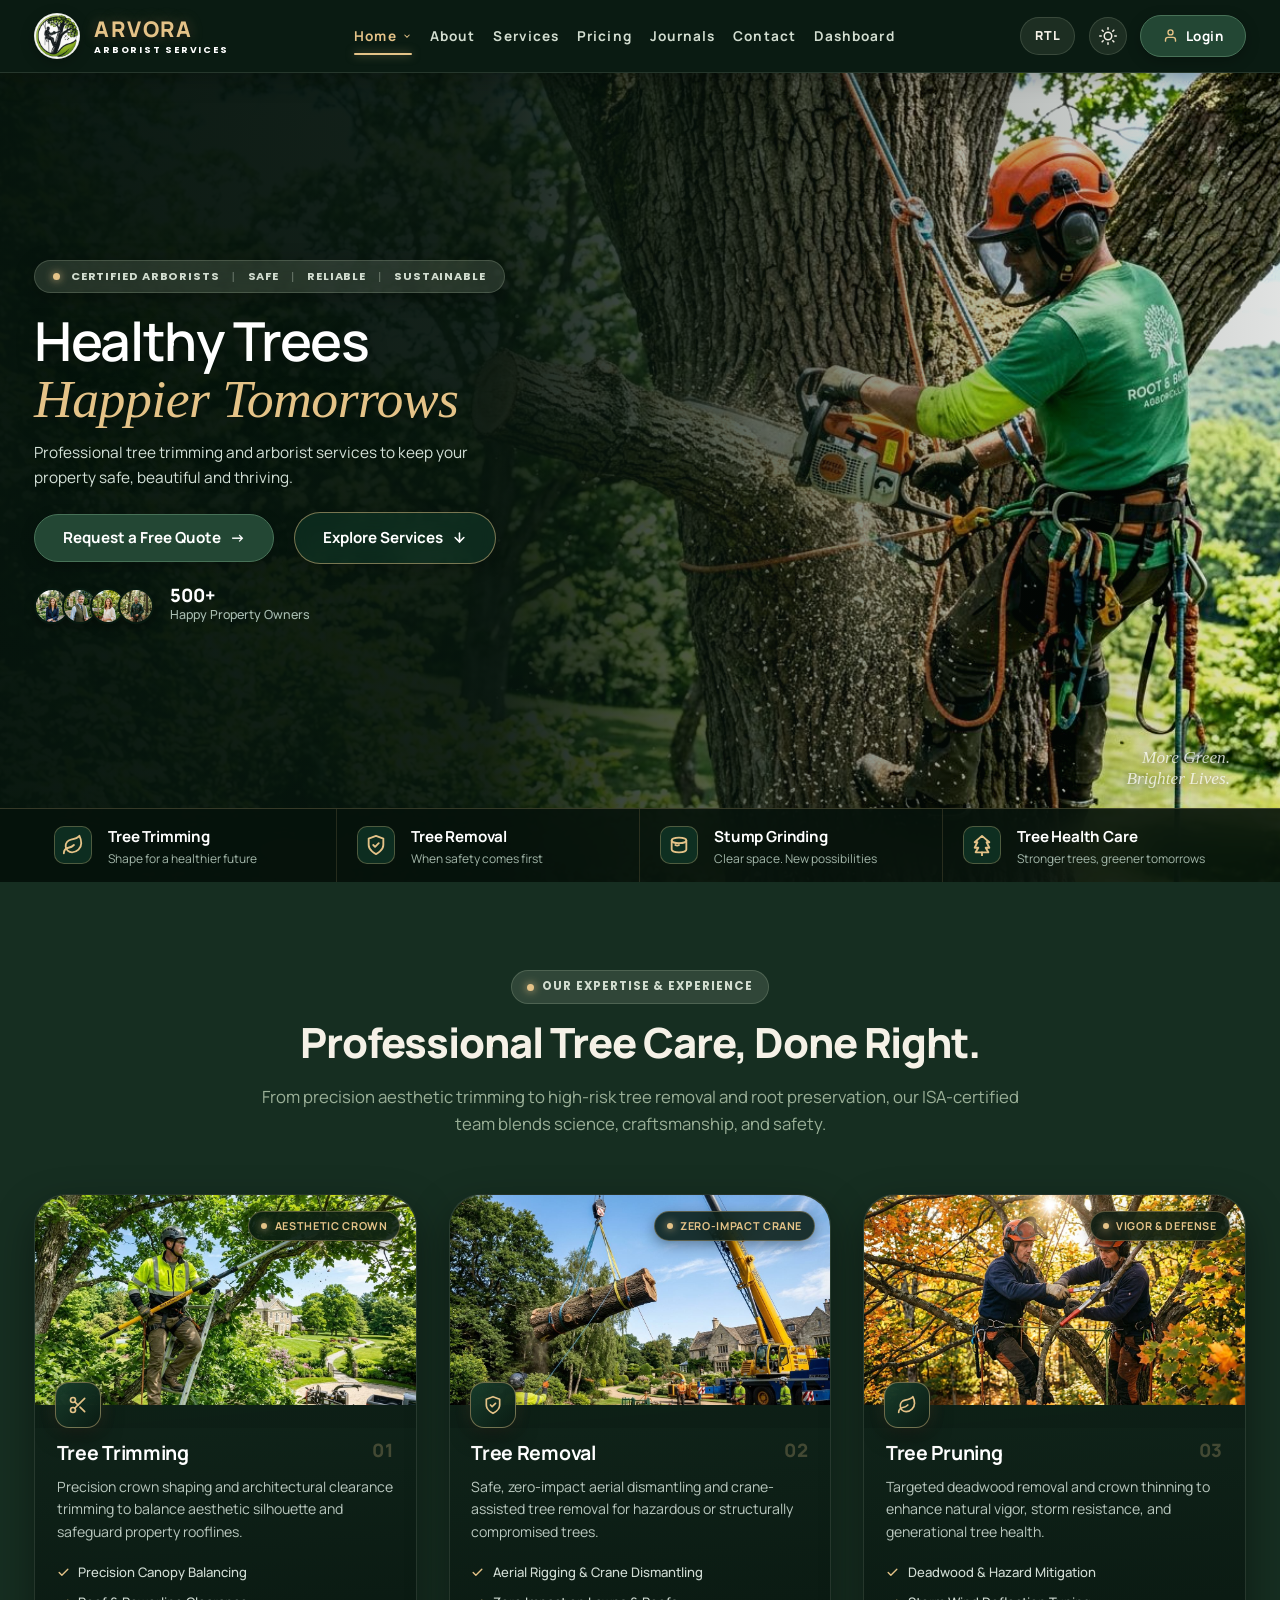
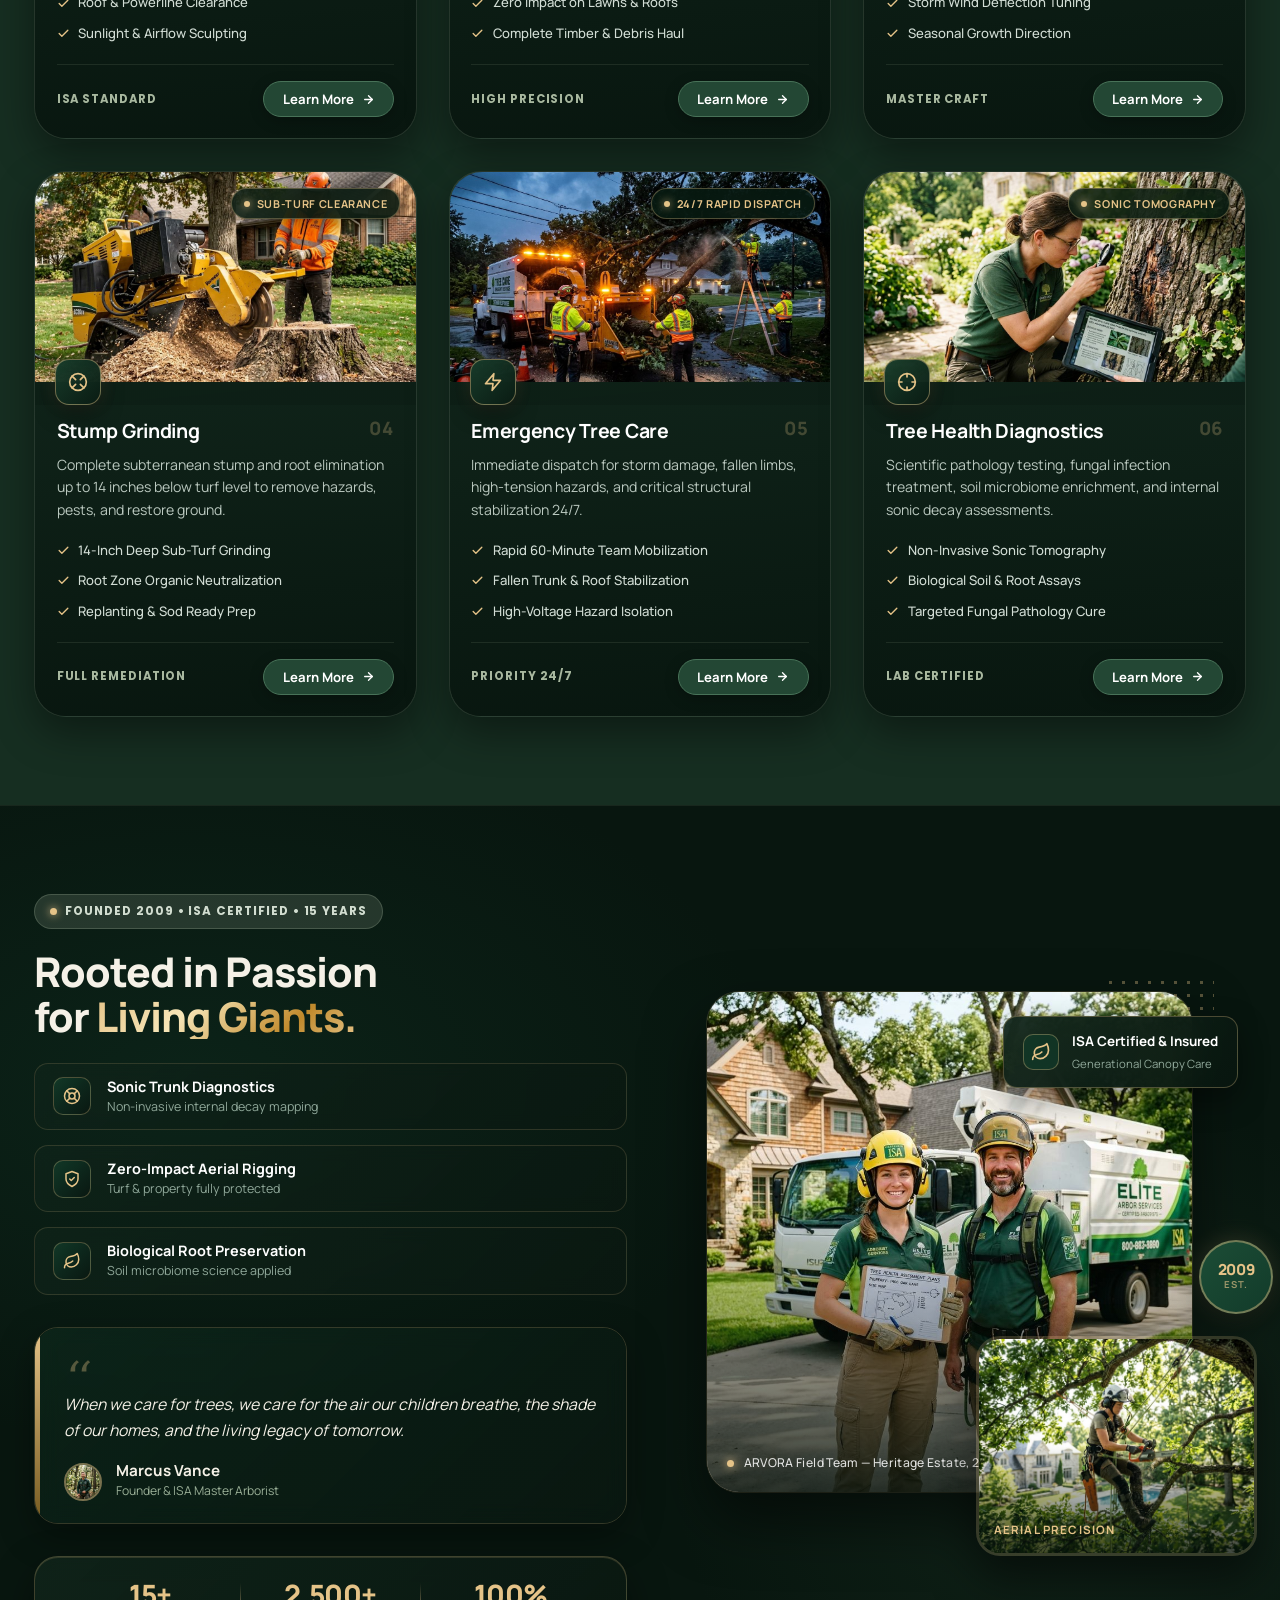
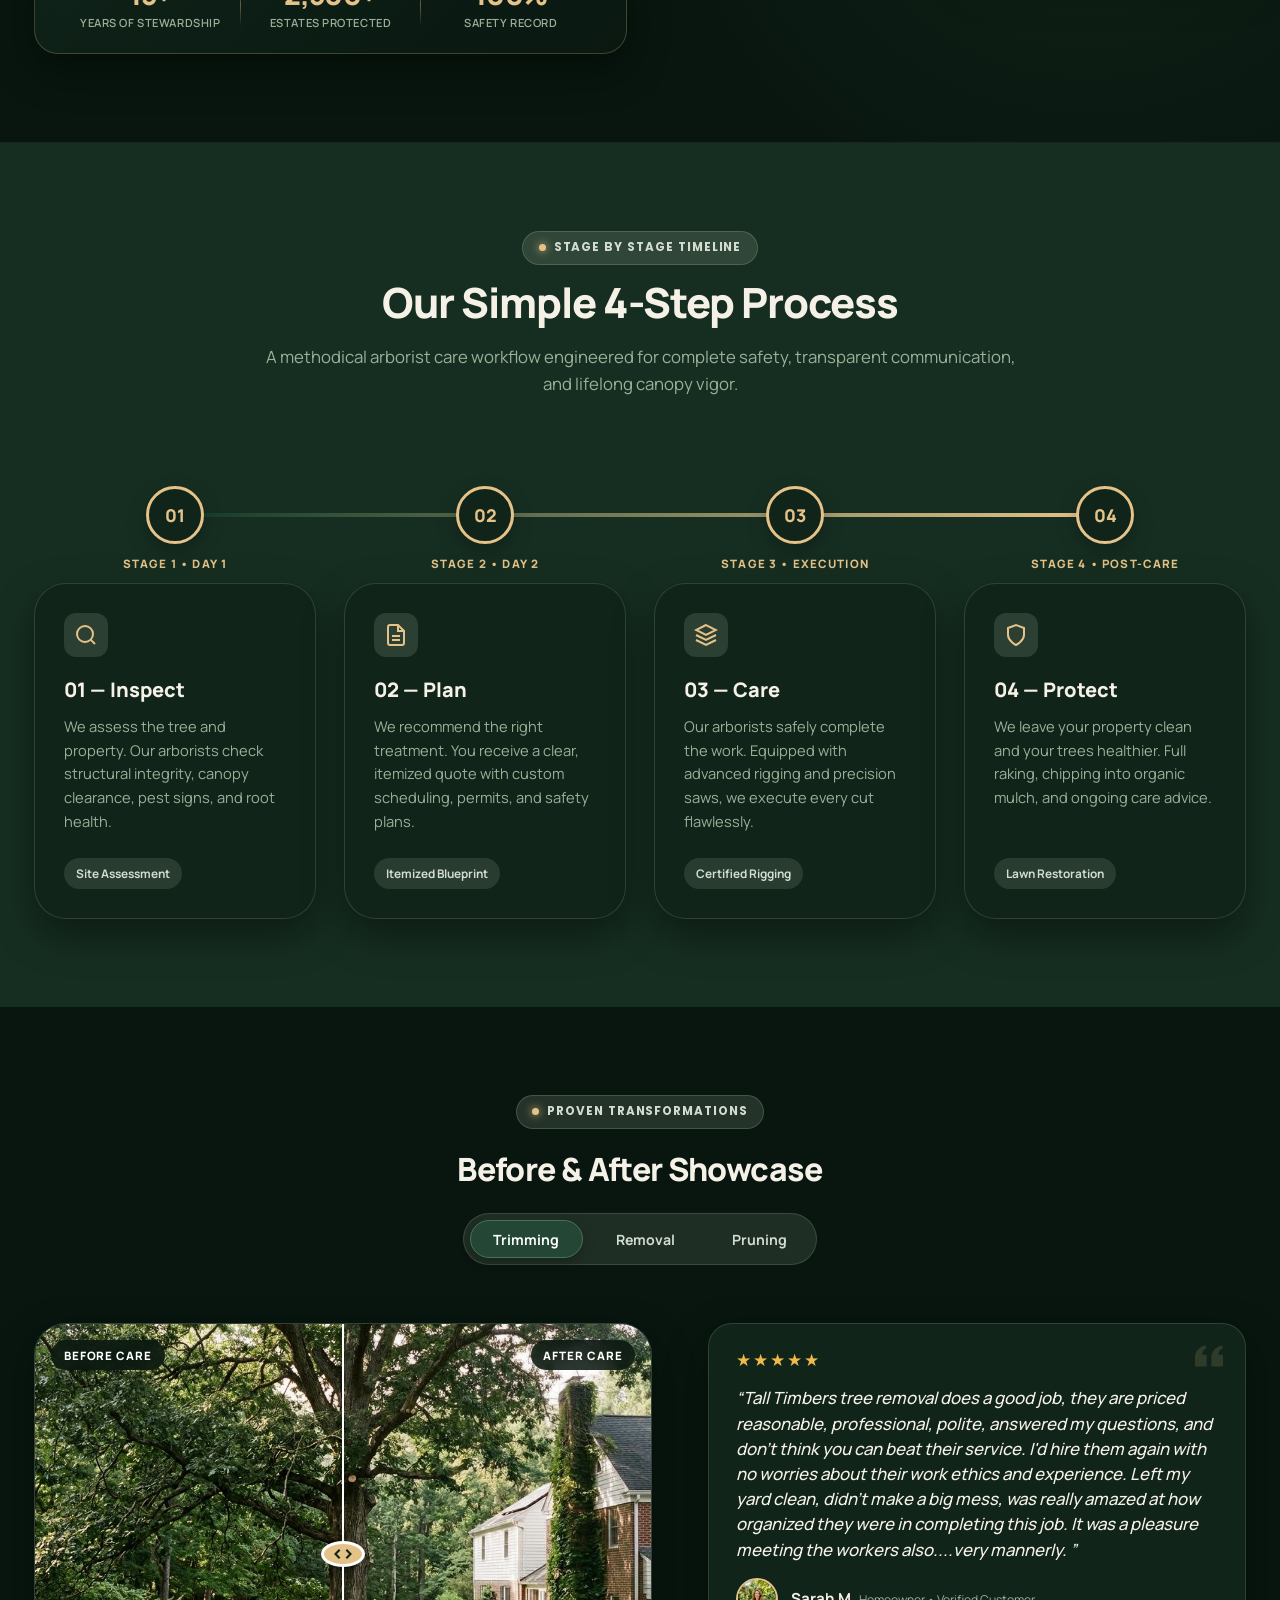
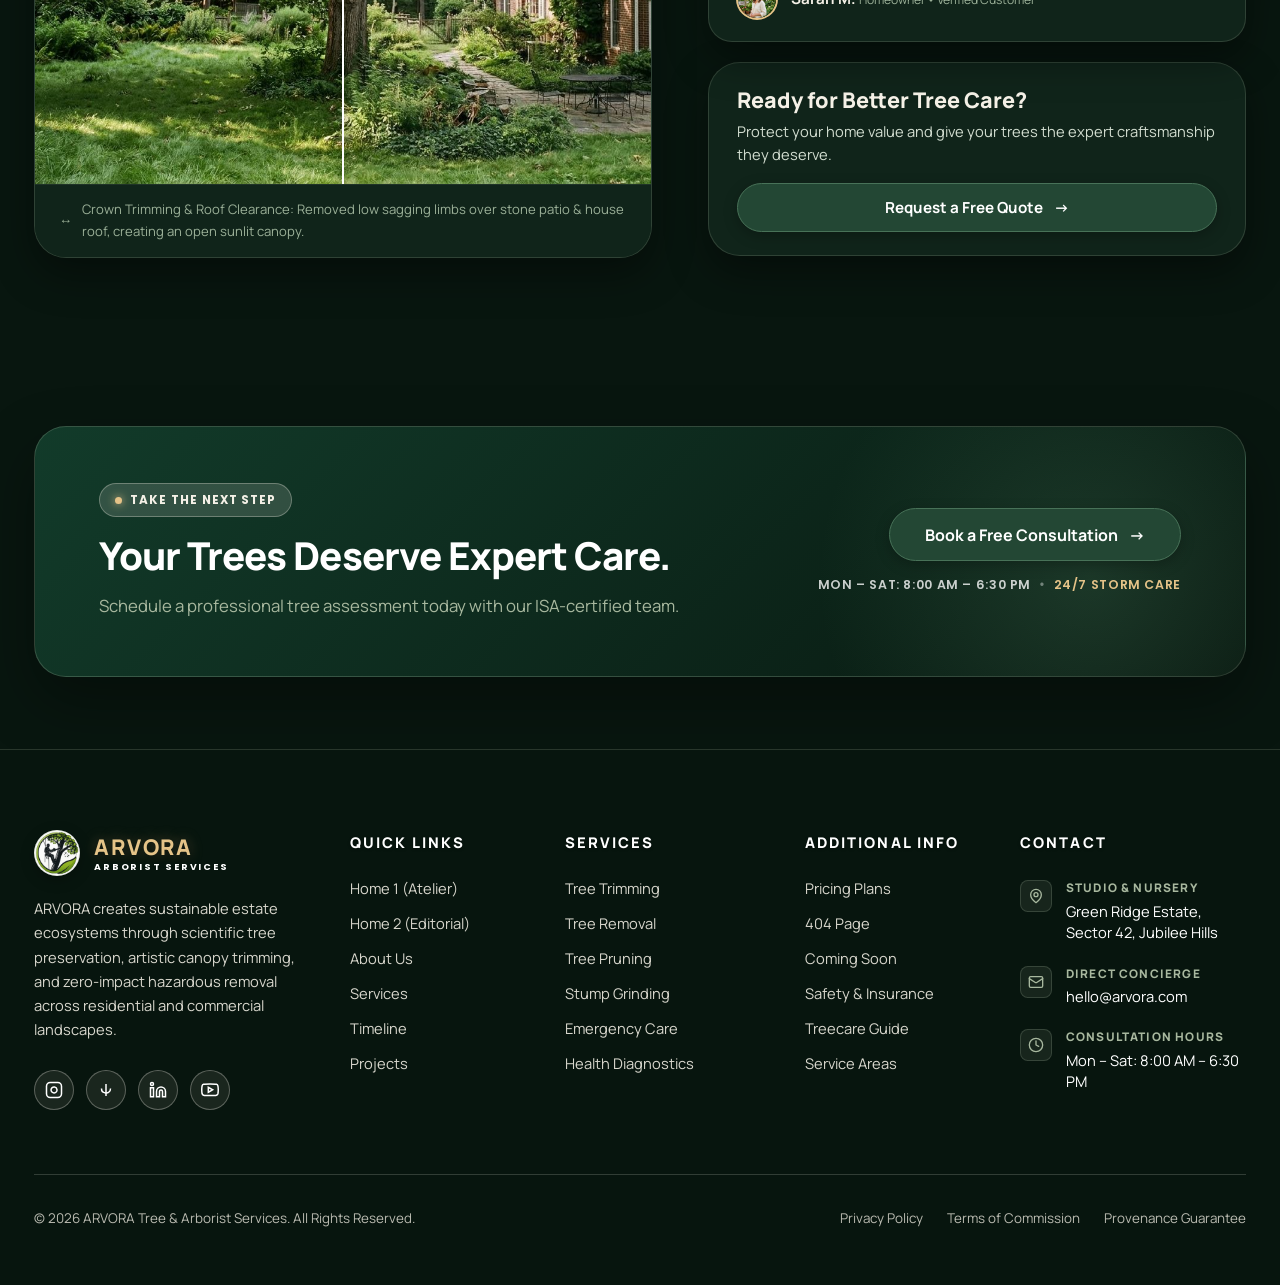
==== commit 2a2494c0: "Add files via upload" ====
--- a/index.html
+++ b/index.html
@@ -152,13 +152,14 @@
       </div>
 
       <ul class="drawer-nav-list">
-        <li><a href="#hero" class="drawer-link">Home</a></li>
+        <li><a href="index.html" class="drawer-link active">Home 1 (Atelier)</a></li>
+        <li><a href="home2.html" class="drawer-link">Home 2 (Editorial)</a></li>
         <li><a href="about.html" class="drawer-link">About ARVORA</a></li>
         <li><a href="service.html" class="drawer-link">Services</a></li>
         <li><a href="pricing.html" class="drawer-link">Pricing</a></li>
         <li><a href="journal.html" class="drawer-link">Journals</a></li>
         <li><a href="contact.html" class="drawer-link">Contact</a></li>
-        <li><a href="javascript:void(0)" class="drawer-link open-login-modal">Dashboard</a></li>
+        <li><a href="dashboard.html" class="drawer-link">Dashboard</a></li>
       </ul>
 
       <div class="drawer-cta-wrap" style="display: flex; flex-direction: column; gap: 0.75rem;">
@@ -718,10 +719,9 @@
 
         <div class="story-content-col">
 
-          <div class="story-eyebrow">
-            <span class="story-eyebrow-line"></span>
-            <span class="story-eyebrow-text">Founded 2009 • ISA Certified • 15 Years</span>
-            <span class="story-eyebrow-line"></span>
+          <div class="badge-pill story-badge-pill">
+            <span class="badge-dot"></span>
+            <span class="badge-text">FOUNDED 2009 • ISA CERTIFIED • 15 YEARS</span>
           </div>
 
           <h2 class="section-title story-heading">
@@ -1098,10 +1098,18 @@
           </div>
 
           <div class="cta-button-wrap">
-            <button class="btn btn-warm btn-lg open-quote-modal" id="footerCtaBtn">
-              <span>Book a Free Consultation</span>
-              <span class="arrow">→</span>
-            </button>
+            <div class="cta-btn-group">
+              <button class="btn btn-warm btn-lg open-quote-modal" id="footerCtaBtn">
+                <span>Book a Free Consultation</span>
+                <span class="arrow">→</span>
+              </button>
+              <div class="cta-hours-badge" id="ctaHoursBadge">
+                <span class="cta-hours-dot"></span>
+                <span class="cta-hours-text">Mon – Sat: 8:00 AM – 6:30 PM</span>
+                <span class="cta-hours-sep">•</span>
+                <span class="cta-hours-storm">24/7 Storm Care</span>
+              </div>
+            </div>
           </div>
         </div>
       </div>
--- a/index.css
+++ b/index.css
@@ -85,10 +85,8 @@
 html {
   scroll-behavior: smooth;
   scroll-padding-top: 80px;
-  scrollbar-gutter: stable;
   font-size: 16px;
-  overflow-x: clip;
-  max-width: 100vw;
+  overflow-x: hidden;
   width: 100%;
 }
 
@@ -97,8 +95,7 @@
   background-color: var(--bg-primary);
   color: var(--text-primary);
   line-height: 1.65;
-  overflow-x: clip;
-  max-width: 100vw;
+  overflow-x: hidden;
   width: 100%;
   transition: background-color 0.35s ease, color 0.35s ease;
   position: relative;
@@ -248,10 +245,14 @@
 
 .text-center .badge-pill,
 .section-header.text-center .badge-pill,
-.modal-header.text-center .badge-pill {
-  align-self: center;
-  margin-left: auto;
-  margin-right: auto;
+.modal-header.text-center .badge-pill,
+.journal-cta-content .badge-pill,
+.jdetail-cta-content .badge-pill,
+.cta-content .badge-pill,
+.contact-hero-content .badge-pill {
+  align-self: center !important;
+  margin-left: auto !important;
+  margin-right: auto !important;
 }
 
 .badge-pill .badge-dot {
@@ -260,6 +261,16 @@
   border-radius: 50%;
   background-color: var(--accent-gold);
   box-shadow: 0 0 8px var(--accent-gold);
+  flex-shrink: 0;
+}
+
+.badge-pill .badge-text {
+  color: inherit;
+  font-family: inherit;
+  font-size: inherit;
+  font-weight: inherit;
+  letter-spacing: inherit;
+  text-transform: inherit;
 }
 
 [data-theme="light"] .badge-pill {
@@ -273,6 +284,36 @@
   box-shadow: 0 0 8px rgba(18, 59, 42, 0.4);
 }
 
+[data-theme="light"] .badge-pill .badge-text {
+  color: #123B2A;
+}
+
+.about-hero-gold-tag,
+.badge-gold-tag {
+  background: rgba(192, 137, 43, 0.22);
+  color: var(--accent-gold);
+  border: 1px solid rgba(229, 195, 136, 0.4);
+  padding: 0.15rem 0.5rem;
+  border-radius: 4px;
+  font-size: 0.65rem;
+  font-weight: 800;
+  letter-spacing: 0.08em;
+  margin-left: 0.4rem;
+}
+
+[data-theme="light"] .about-hero-gold-tag,
+[data-theme="light"] .badge-gold-tag {
+  background: rgba(192, 137, 43, 0.15);
+  color: #8C5E13;
+  border-color: rgba(192, 137, 43, 0.3);
+}
+
+[dir="rtl"] .about-hero-gold-tag,
+[dir="rtl"] .badge-gold-tag {
+  margin-left: 0;
+  margin-right: 0.4rem;
+}
+
 .badge-pill.light-pill {
   background: rgba(245, 241, 231, 0.15);
   border-color: rgba(245, 241, 231, 0.3);
@@ -281,6 +322,25 @@
 
 .badge-pill.light-pill .badge-dot {
   background-color: var(--accent-gold);
+}
+
+/* Force light-pill to stay light-colored even in light theme (used inside dark CTA banners) */
+[data-theme="light"] .badge-pill.light-pill,
+[data-theme="light"] .dark-cta-banner .badge-pill {
+  background: rgba(245, 241, 231, 0.15) !important;
+  border-color: rgba(245, 241, 231, 0.3) !important;
+  color: var(--warm-cream, #F5F1E7) !important;
+}
+
+[data-theme="light"] .badge-pill.light-pill .badge-dot,
+[data-theme="light"] .dark-cta-banner .badge-pill .badge-dot {
+  background-color: var(--accent-gold) !important;
+  box-shadow: 0 0 8px var(--accent-gold) !important;
+}
+
+[data-theme="light"] .badge-pill.light-pill .badge-text,
+[data-theme="light"] .dark-cta-banner .badge-pill .badge-text {
+  color: var(--warm-cream, #F5F1E7) !important;
 }
 
 .btn {
@@ -1328,6 +1388,7 @@
   object-position: right 25% center;
   transform: scale(1.02);
   filter: brightness(1.04) contrast(1.05);
+  transition: transform 0.4s cubic-bezier(0.25, 1, 0.5, 1), filter 0.4s ease;
 }
 
 .hero-bg-gradient-mask {
@@ -1373,18 +1434,18 @@
   display: inline-flex;
   align-items: center;
   gap: 0.65rem;
-  padding: 0.42rem 1.15rem;
+  padding: 0.4rem 1.15rem;
   border-radius: var(--radius-pill);
-  background: rgba(18, 59, 42, 0.65);
-  border: 1px solid rgba(229, 195, 136, 0.35);
+  background: rgba(168, 184, 159, 0.18);
+  border: 1px solid rgba(168, 184, 159, 0.25);
   backdrop-filter: blur(12px);
   -webkit-backdrop-filter: blur(12px);
-  box-shadow: 0 4px 20px rgba(0, 0, 0, 0.3), 0 0 12px rgba(229, 195, 136, 0.08);
+  box-shadow: 0 4px 20px rgba(0, 0, 0, 0.3);
   font-family: var(--font-accent);
   font-size: clamp(0.7rem, 0.82vw, 0.78rem);
   font-weight: 700;
-  letter-spacing: 0.1em;
-  color: var(--accent-gold);
+  letter-spacing: 0.08em;
+  color: var(--text-secondary);
   margin-bottom: 1.15rem;
   text-transform: uppercase;
   max-width: fit-content;
@@ -1392,8 +1453,7 @@
 }
 
 .hero-tagline:hover {
-  border-color: var(--accent-gold);
-  box-shadow: 0 6px 24px rgba(0, 0, 0, 0.4), 0 0 18px rgba(229, 195, 136, 0.18);
+  border-color: rgba(168, 184, 159, 0.45);
 }
 
 .hero-tagline .badge-dot {
@@ -1407,30 +1467,30 @@
 
 .tag-sep {
   opacity: 0.45;
-  color: rgba(229, 195, 136, 0.7);
+  color: var(--text-secondary);
   font-weight: 400;
   margin: 0 0.1rem;
 }
 
 [data-theme="light"] .hero-tagline {
-  background: rgba(255, 255, 255, 0.95);
-  border: 1px solid rgba(18, 59, 42, 0.22);
+  background: rgba(18, 59, 42, 0.08);
+  border: 1px solid rgba(18, 59, 42, 0.18);
   color: #123B2A;
-  box-shadow: 0 6px 20px rgba(18, 59, 42, 0.08);
+  box-shadow: none;
 }
 
 [data-theme="light"] .hero-tagline:hover {
-  border-color: #123B2A;
-  box-shadow: 0 8px 26px rgba(18, 59, 42, 0.14);
+  border-color: rgba(18, 59, 42, 0.35);
 }
 
 [data-theme="light"] .hero-tagline .badge-dot {
   background-color: var(--forest-green);
-  box-shadow: 0 0 8px rgba(18, 59, 42, 0.45);
+  box-shadow: 0 0 8px rgba(18, 59, 42, 0.4);
 }
 
 [data-theme="light"] .tag-sep {
-  color: rgba(18, 59, 42, 0.35);
+  color: #123B2A;
+  opacity: 0.4;
 }
 
 .hero-title {
@@ -1787,6 +1847,11 @@
   color: #557864;
 }
 
+[dir="rtl"] .hero-bg-img {
+  transform: scaleX(-1) scale(1.02);
+  transform-origin: center center;
+}
+
 [dir="rtl"] .hero-bg-gradient-mask {
   background: linear-gradient(270deg,
       rgba(6, 20, 13, 0.98) 0%,
@@ -1796,7 +1861,8 @@
       rgba(6, 20, 13, 0.12) 100%);
 }
 
-[dir="rtl"] [data-theme="light"] .hero-bg-gradient-mask {
+[dir="rtl"] [data-theme="light"] .hero-bg-gradient-mask,
+[data-theme="light"][dir="rtl"] .hero-bg-gradient-mask {
   background: linear-gradient(270deg,
       rgba(247, 245, 238, 0.98) 0%,
       rgba(247, 245, 238, 0.93) 38%,
@@ -1980,7 +2046,7 @@
   width: 100%;
   height: 210px;
   overflow: hidden;
-  background-color: rgba(18, 59, 42, 0.3);
+  background-color: transparent;
   border-radius: var(--radius-xl, 24px) var(--radius-xl, 24px) 0 0;
 }
 
@@ -1996,11 +2062,7 @@
 }
 
 .card-media-overlay {
-  position: absolute;
-  inset: 0;
-  background: linear-gradient(to bottom, rgba(8, 22, 15, 0.05) 0%, rgba(8, 22, 15, 0.35) 45%, rgba(8, 22, 15, 0.96) 100%);
-  pointer-events: none;
-  z-index: 1;
+  display: none !important;
 }
 
 .card-media-top {
@@ -2210,7 +2272,7 @@
 }
 
 [data-theme="light"] .card-media-overlay {
-  background: linear-gradient(to bottom, rgba(255, 255, 255, 0.05) 0%, rgba(255, 255, 255, 0.35) 45%, rgba(255, 255, 255, 0.96) 100%);
+  display: none !important;
 }
 
 [data-theme="light"] .service-tag {
@@ -2333,6 +2395,10 @@
   display: flex;
   flex-direction: column;
   align-items: flex-start;
+}
+
+.story-badge-pill {
+  margin-bottom: 1.25rem;
 }
 
 .story-eyebrow {
@@ -3105,9 +3171,22 @@
 }
 
 .projects-header-bar {
-  grid-column: 1;
+  grid-column: 1 / -1;
   grid-row: 1;
-  margin-bottom: 0;
+  text-align: center;
+  display: flex;
+  flex-direction: column;
+  align-items: center;
+  margin-bottom: 1.5rem;
+}
+
+.projects-header-bar .badge-pill {
+  margin: 0 auto 0.75rem auto;
+}
+
+.projects-header-bar .section-title-sm {
+  text-align: center;
+  margin-bottom: 0.25rem;
 }
 
 .project-tabs {
@@ -3287,9 +3366,10 @@
 .ba-view-switch-row {
   display: flex;
   align-items: center;
-  justify-content: flex-start;
-  margin-top: 1.4rem;
+  justify-content: center;
+  margin-top: 1.25rem;
   margin-bottom: 0.85rem;
+  width: 100%;
 }
 
 .projects-right {
@@ -3501,6 +3581,69 @@
   justify-content: flex-end;
   flex-shrink: 0;
 }
+
+.cta-btn-group {
+  display: flex;
+  flex-direction: column;
+  align-items: flex-end;
+  gap: 0.85rem;
+}
+
+.cta-hours-badge {
+  display: inline-flex;
+  align-items: center;
+  gap: 0.55rem;
+  padding: 0;
+  border-radius: 0;
+  background: transparent !important;
+  border: none !important;
+  backdrop-filter: none !important;
+  -webkit-backdrop-filter: none !important;
+  box-shadow: none !important;
+  font-family: var(--font-accent);
+  font-size: 0.78rem;
+  font-weight: 600;
+  letter-spacing: 0.05em;
+  text-transform: uppercase;
+  color: rgba(255, 255, 255, 0.78);
+  transition: var(--transition-fast);
+  white-space: nowrap;
+}
+
+.cta-hours-badge:hover {
+  border-color: transparent !important;
+}
+
+.cta-hours-dot {
+  display: none !important;
+}
+
+.cta-hours-sep {
+  opacity: 0.5;
+  font-weight: 400;
+}
+
+.cta-hours-storm {
+  color: var(--accent-gold);
+}
+
+/* Light mode — stays cream inside dark banner */
+[data-theme="light"] .cta-hours-badge {
+  background: transparent !important;
+  border: none !important;
+  color: rgba(245, 241, 231, 0.88) !important;
+  box-shadow: none !important;
+}
+
+[data-theme="light"] .cta-hours-badge .cta-hours-dot {
+  display: none !important;
+}
+
+[data-theme="light"] .cta-hours-badge .cta-hours-storm {
+  color: var(--accent-gold) !important;
+}
+
+
 
 .atelier-footer {
   background-color: #07150E;
@@ -4069,20 +4212,14 @@
   direction: rtl;
 }
 
-[dir="rtl"] .hero-bg-gradient-mask {
-  background: linear-gradient(270deg,
-      rgba(8, 22, 15, 0.97) 0%,
-      rgba(8, 22, 15, 0.92) 42%,
-      rgba(8, 22, 15, 0.65) 70%,
-      rgba(8, 22, 15, 0.82) 100%);
-}
-
-[data-theme="light"][dir="rtl"] .hero-bg-gradient-mask {
-  background: linear-gradient(270deg,
-      rgba(247, 245, 238, 0.98) 0%,
-      rgba(247, 245, 238, 0.93) 42%,
-      rgba(247, 245, 238, 0.68) 70%,
-      rgba(247, 245, 238, 0.85) 100%);
+[dir="rtl"] .hero-bg-img {
+  transform: scaleX(-1) scale(1.02);
+  transform-origin: center center;
+}
+
+[dir="rtl"] .hero-description {
+  unicode-bidi: plaintext;
+  text-align: right;
 }
 
 [dir="rtl"] .avatar-circle {
@@ -4206,9 +4343,9 @@
 
   html,
   body {
-    overflow-x: clip !important;
+    overflow-x: hidden !important;
     width: 100% !important;
-    max-width: 100vw !important;
+    max-width: 100% !important;
     box-sizing: border-box !important;
   }
 
@@ -4294,6 +4431,15 @@
     text-align: left;
   }
 
+  [dir="rtl"] .hero-container {
+    text-align: right;
+    align-items: flex-start;
+  }
+
+  [dir="rtl"] .hero-script-stamp {
+    text-align: right;
+  }
+
   .services-grid,
   .services-asymmetric-grid {
     grid-template-columns: repeat(2, 1fr);
@@ -4459,6 +4605,17 @@
     justify-content: center;
     width: 100%;
     margin-top: 1rem;
+  }
+
+  .cta-btn-group {
+    align-items: center;
+    width: 100%;
+  }
+
+  .cta-hours-badge {
+    white-space: normal;
+    text-align: center;
+    justify-content: center;
   }
 
   .atelier-footer-grid {
@@ -4952,6 +5109,36 @@
   border-color: var(--forest-green) !important;
 }
 
+[data-theme="light"] .pricing-faq-trigger:hover,
+[data-theme="light"] .pricing-faq-card:hover .pricing-faq-trigger,
+[data-theme="light"] .pricing-faq-card.active .pricing-faq-trigger,
+[data-theme="light"] .journal-faq-trigger:hover,
+[data-theme="light"] .journal-faq-card:hover .journal-faq-trigger,
+[data-theme="light"] .journal-faq-card.active .journal-faq-trigger,
+[data-theme="light"] .contact-faq-trigger:hover,
+[data-theme="light"] .contact-faq-card:hover .contact-faq-trigger,
+[data-theme="light"] .contact-faq-card.active .contact-faq-trigger,
+[data-theme="light"] .jdetail-faq-trigger:hover,
+[data-theme="light"] .jdetail-faq-card:hover .jdetail-faq-trigger,
+[data-theme="light"] .jdetail-faq-card.active .jdetail-faq-trigger {
+  color: var(--forest-green, #123B2A) !important;
+}
+
+[data-theme="light"] .pricing-faq-trigger:hover .pricing-faq-icon svg,
+[data-theme="light"] .pricing-faq-card.active .pricing-faq-icon svg,
+[data-theme="light"] .journal-faq-trigger:hover .faq-chevron-icon,
+[data-theme="light"] .journal-faq-card:hover .faq-chevron-icon,
+[data-theme="light"] .journal-faq-card.active .faq-chevron-icon,
+[data-theme="light"] .contact-faq-trigger:hover .contact-faq-chevron,
+[data-theme="light"] .contact-faq-card:hover .contact-faq-chevron,
+[data-theme="light"] .contact-faq-card.active .contact-faq-chevron,
+[data-theme="light"] .jdetail-faq-trigger:hover .jdetail-faq-chevron,
+[data-theme="light"] .jdetail-faq-card:hover .jdetail-faq-chevron,
+[data-theme="light"] .jdetail-faq-card.active .jdetail-faq-chevron {
+  color: var(--forest-green, #123B2A) !important;
+  stroke: var(--forest-green, #123B2A) !important;
+}
+
 [data-theme="light"] .service-card:hover .service-icon-wrap,
 [data-theme="light"] .timeline-step-card:hover .step-icon,
 [data-theme="light"] .why-pillar-card:hover .pillar-icon-box {
@@ -4980,7 +5167,9 @@
 [data-theme="light"] .about-cta-banner .badge-pill,
 [data-theme="light"] .pricing-cta-banner .badge-pill,
 [data-theme="light"] .journal-cta-card .badge-pill,
-[data-theme="light"] .grand-cta-card .badge-pill {
+[data-theme="light"] .grand-cta-card .badge-pill,
+[data-theme="light"] .contact-cta-card .badge-pill,
+[data-theme="light"] .cta-footer-section .badge-pill {
   background-color: rgba(245, 241, 231, 0.15) !important;
   border-color: rgba(245, 241, 231, 0.35) !important;
   color: #F5F1E7 !important;
@@ -4990,7 +5179,9 @@
 [data-theme="light"] .about-cta-banner .badge-pill .badge-dot,
 [data-theme="light"] .pricing-cta-banner .badge-pill .badge-dot,
 [data-theme="light"] .journal-cta-card .badge-pill .badge-dot,
-[data-theme="light"] .grand-cta-card .badge-pill .badge-dot {
+[data-theme="light"] .grand-cta-card .badge-pill .badge-dot,
+[data-theme="light"] .contact-cta-card .badge-pill .badge-dot,
+[data-theme="light"] .cta-footer-section .badge-pill .badge-dot {
   background-color: var(--accent-gold) !important;
   box-shadow: 0 0 8px var(--accent-gold) !important;
 }
@@ -4999,7 +5190,9 @@
 [data-theme="light"] .about-cta-banner .badge-pill .badge-text,
 [data-theme="light"] .pricing-cta-banner .badge-pill .badge-text,
 [data-theme="light"] .journal-cta-card .badge-pill .badge-text,
-[data-theme="light"] .grand-cta-card .badge-pill .badge-text {
+[data-theme="light"] .grand-cta-card .badge-pill .badge-text,
+[data-theme="light"] .contact-cta-card .badge-pill .badge-text,
+[data-theme="light"] .cta-footer-section .badge-pill .badge-text {
   color: #F5F1E7 !important;
 }
 
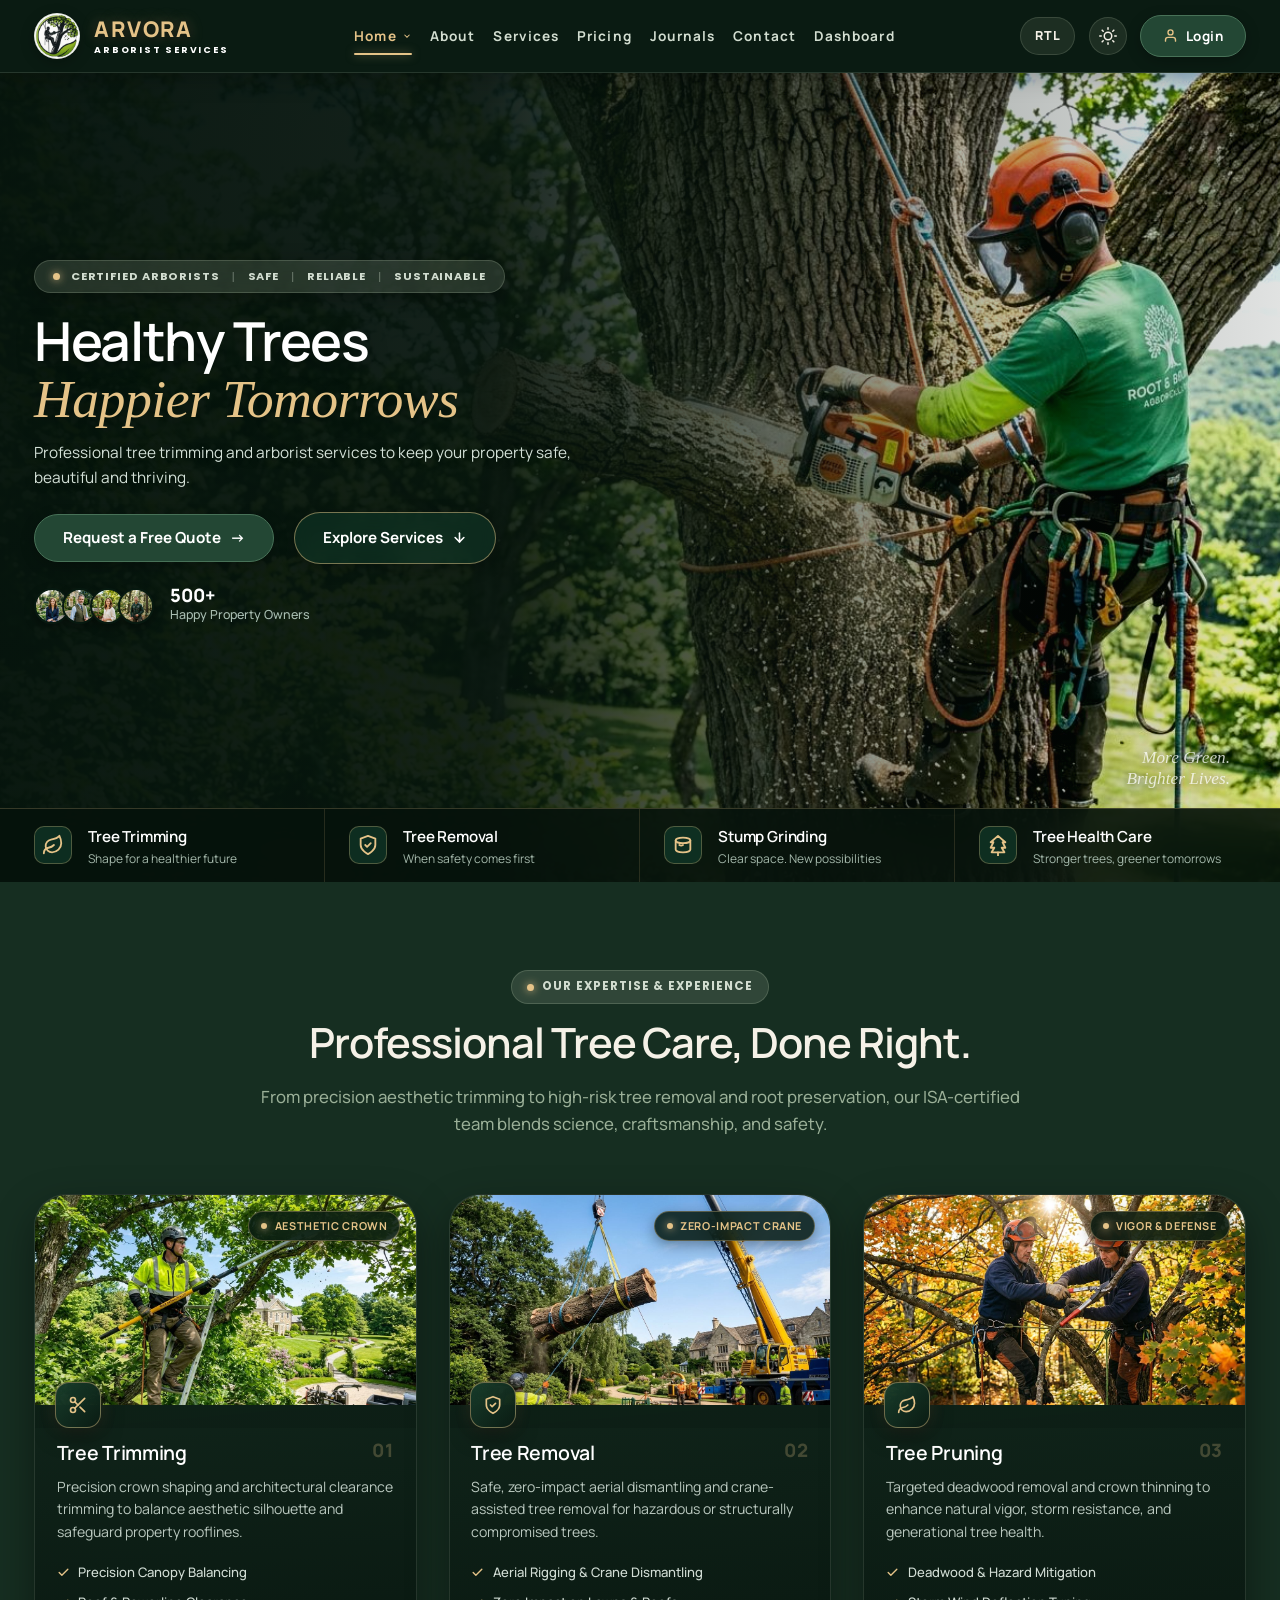
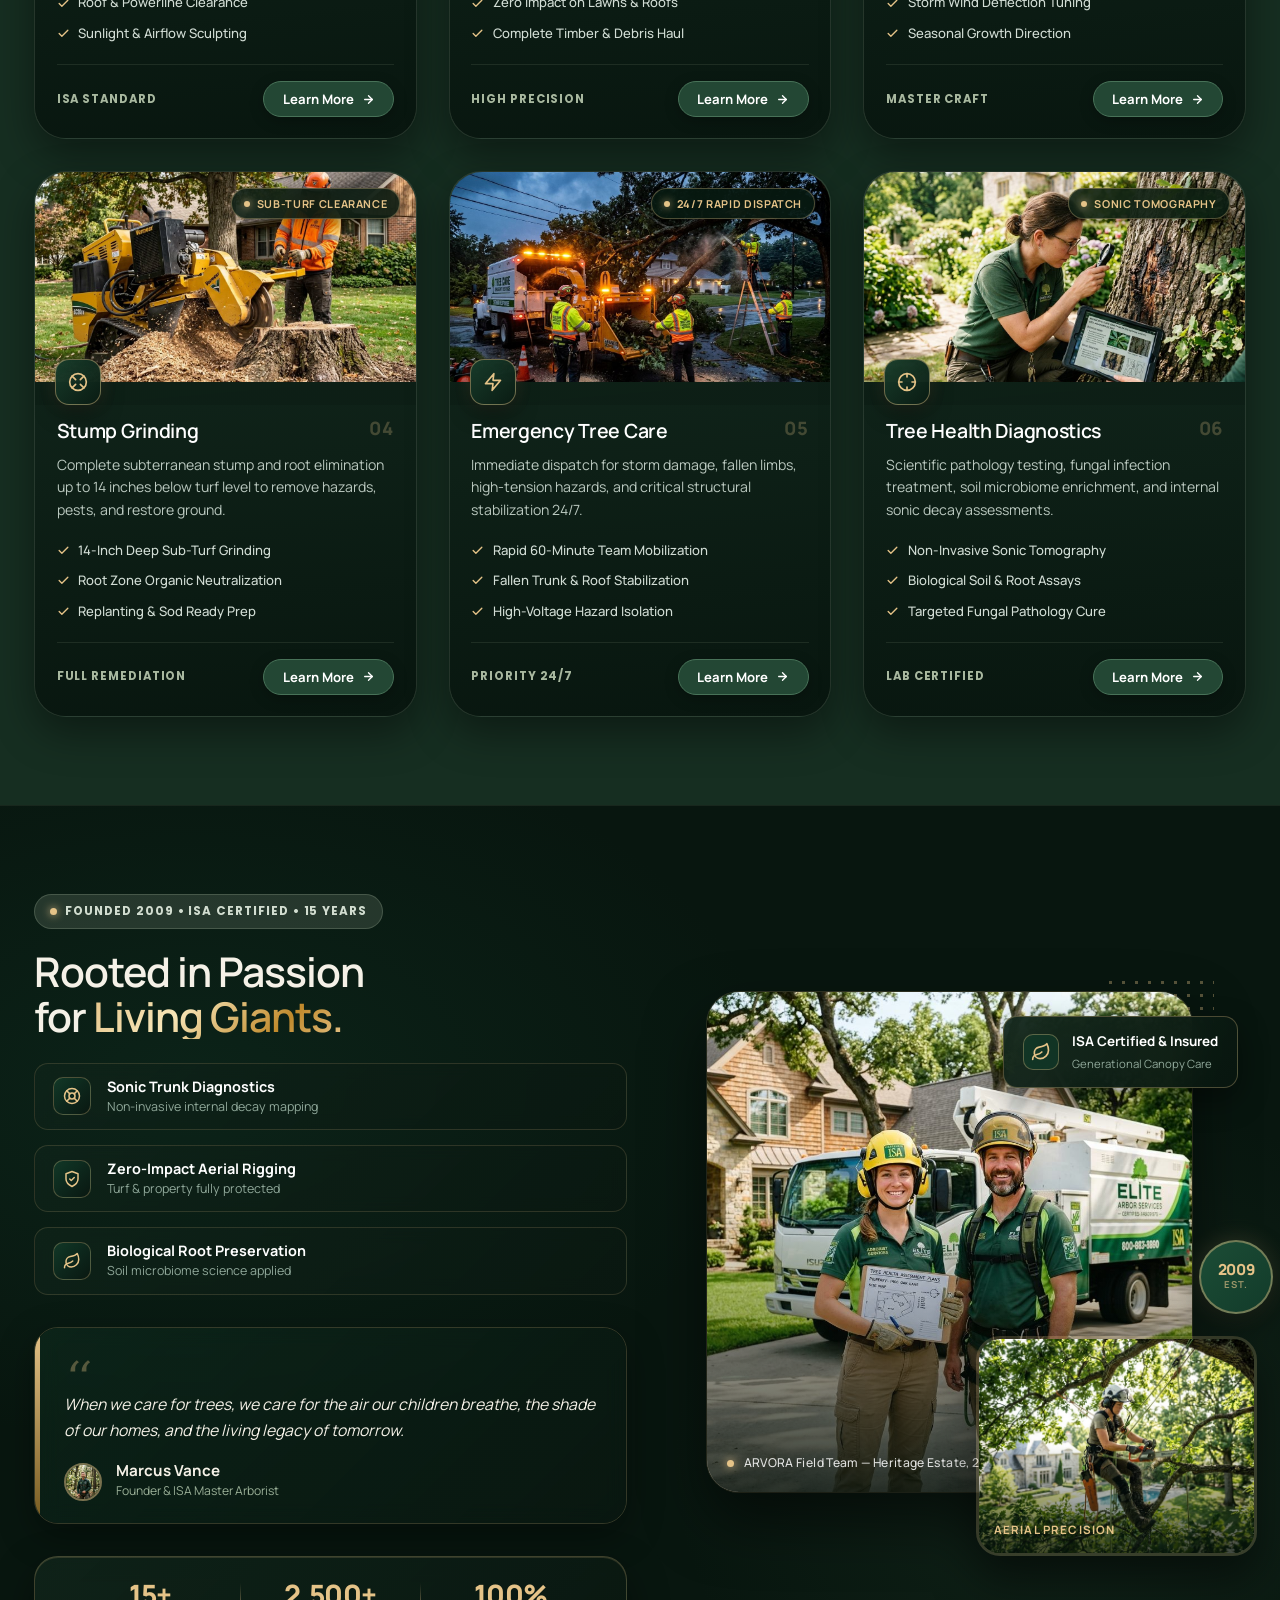
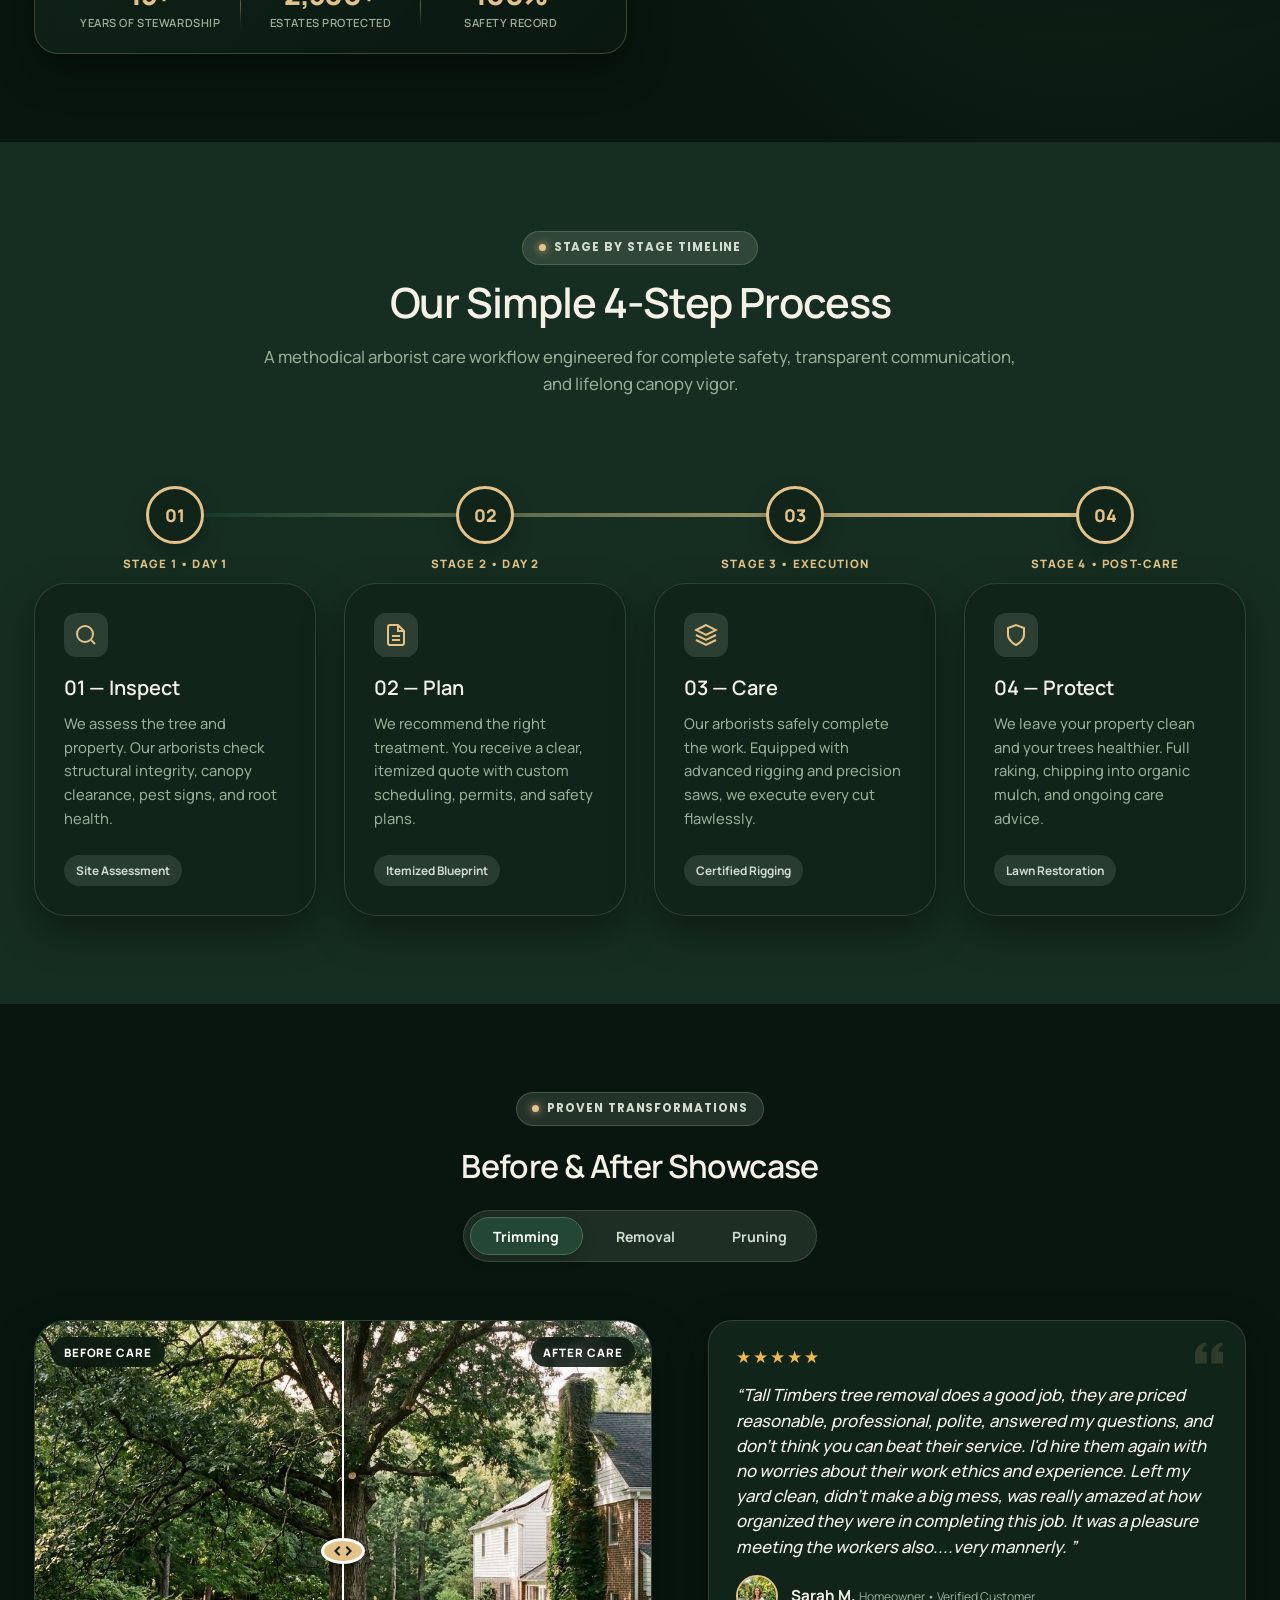
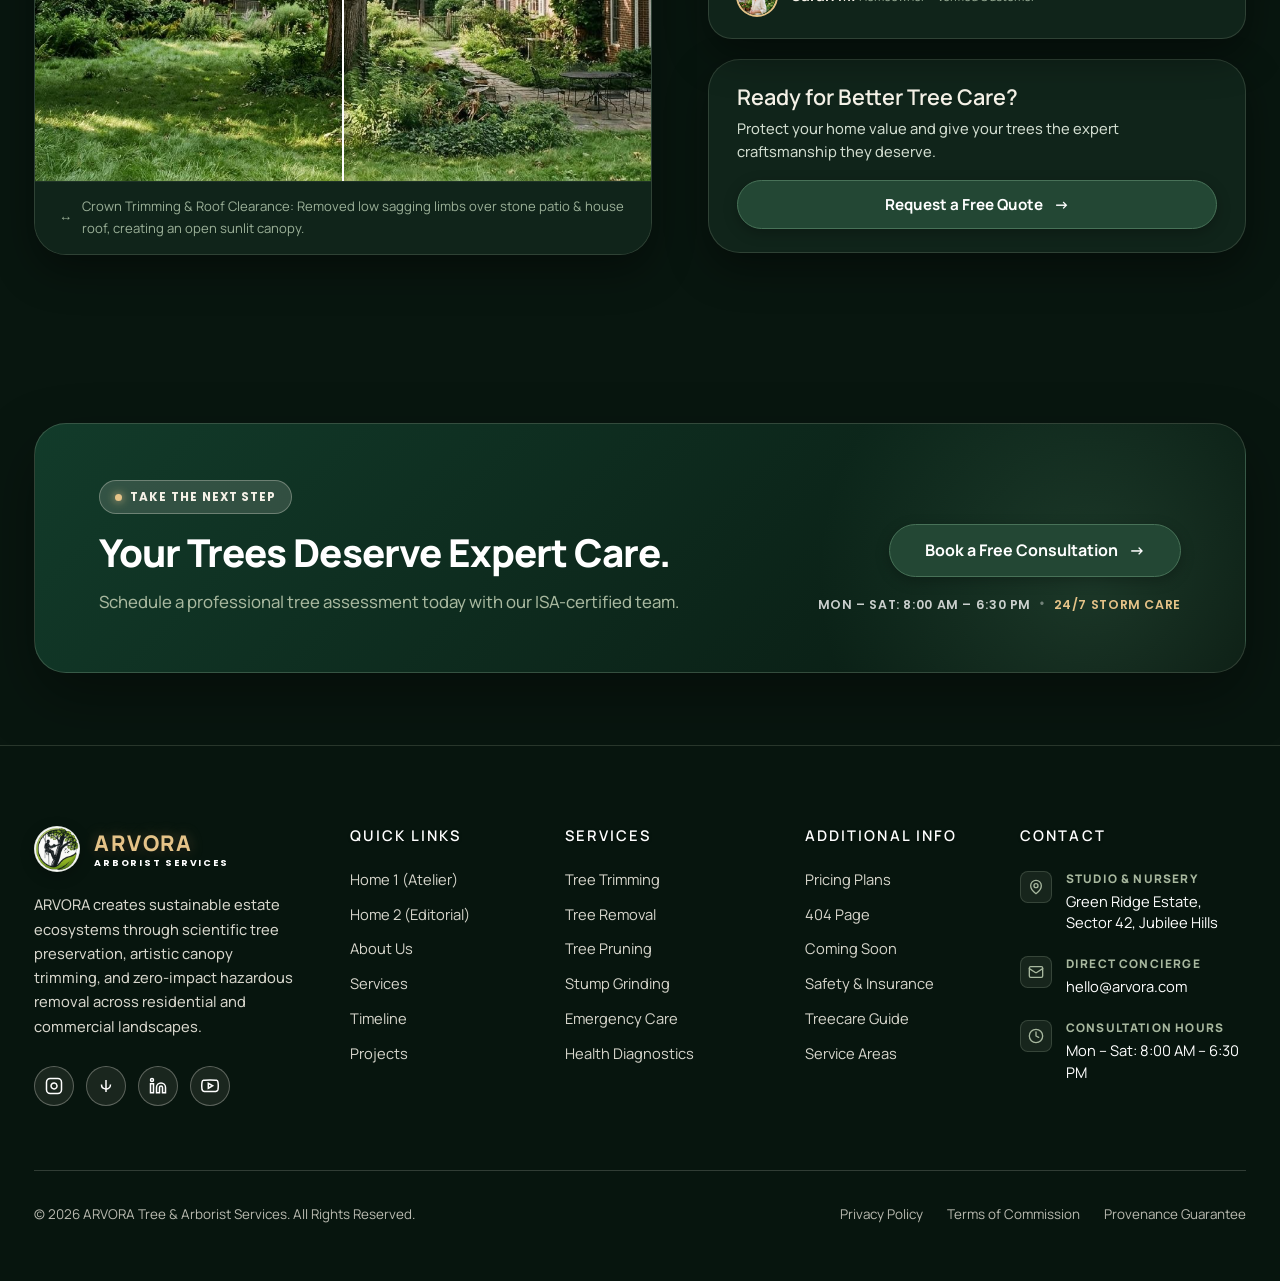
==== commit e45be51b: "Add files via upload" ====
--- a/index.html
+++ b/index.html
@@ -152,8 +152,6 @@
       </div>
 
       <ul class="drawer-nav-list">
-        <li><a href="index.html" class="drawer-link active">Home 1 (Atelier)</a></li>
-        <li><a href="home2.html" class="drawer-link">Home 2 (Editorial)</a></li>
         <li><a href="about.html" class="drawer-link">About ARVORA</a></li>
         <li><a href="service.html" class="drawer-link">Services</a></li>
         <li><a href="pricing.html" class="drawer-link">Pricing</a></li>
@@ -196,13 +194,15 @@
         <div class="hero-main-content">
           <div class="badge-pill hero-tagline" id="heroTaglineBadge">
             <span class="badge-dot"></span>
-            <span>CERTIFIED ARBORISTS</span>
-            <span class="tag-sep">|</span>
-            <span>SAFE</span>
-            <span class="tag-sep">|</span>
-            <span>RELIABLE</span>
-            <span class="tag-sep">|</span>
-            <span>SUSTAINABLE</span>
+            <span class="hero-tag-main">CERTIFIED ARBORISTS</span>
+            <span class="hero-tag-extra">
+              <span class="tag-sep">|</span>
+              <span>SAFE</span>
+              <span class="tag-sep">|</span>
+              <span>RELIABLE</span>
+              <span class="tag-sep">|</span>
+              <span>SUSTAINABLE</span>
+            </span>
           </div>
 
           <h1 class="hero-title">
--- a/index.css
+++ b/index.css
@@ -86,7 +86,7 @@
   scroll-behavior: smooth;
   scroll-padding-top: 80px;
   font-size: 16px;
-  overflow-x: hidden;
+  overflow-x: clip;
   width: 100%;
 }
 
@@ -95,11 +95,25 @@
   background-color: var(--bg-primary);
   color: var(--text-primary);
   line-height: 1.65;
-  overflow-x: hidden;
+  overflow-x: clip;
   width: 100%;
   transition: background-color 0.35s ease, color 0.35s ease;
   position: relative;
   -webkit-font-smoothing: antialiased;
+}
+
+/* Typography Standard: Headings 600, Paragraphs 400-550 */
+h1, h2, h3, h4, h5, h6 {
+  font-family: var(--font-heading);
+  font-weight: 600;
+  line-height: 1.25;
+  color: var(--text-primary);
+}
+
+p {
+  font-family: var(--font-primary);
+  font-weight: 450;
+  line-height: 1.65;
 }
 
 img {
@@ -183,7 +197,7 @@
 .section-title {
   font-family: var(--font-heading);
   font-size: 2.6rem;
-  font-weight: 800;
+  font-weight: 600;
   line-height: 1.2;
   letter-spacing: -0.025em;
   color: var(--text-primary);
@@ -194,7 +208,7 @@
 .section-title-sm {
   font-family: var(--font-heading);
   font-size: 2rem;
-  font-weight: 800;
+  font-weight: 600;
   line-height: 1.25;
   letter-spacing: -0.02em;
   color: var(--text-primary);
@@ -203,7 +217,9 @@
 }
 
 .section-subtitle {
+  font-family: var(--font-primary);
   font-size: 1.05rem;
+  font-weight: 450;
   color: var(--text-muted);
   line-height: 1.6;
 }
@@ -1004,7 +1020,7 @@
 .dropdown-title {
   font-family: var(--font-heading);
   font-size: 0.88rem;
-  font-weight: 700;
+  font-weight: 600;
   color: var(--text-primary);
   display: flex;
   align-items: center;
@@ -1115,6 +1131,13 @@
   box-shadow: 0 4px 12px rgba(0, 0, 0, 0.25);
 }
 
+[data-theme="light"] .drawer-switch-pill.active {
+  background: #123B2A;
+  color: #FFFFFF;
+  border-color: #5CB82B;
+  box-shadow: 0 4px 12px rgba(18, 59, 42, 0.2);
+}
+
 .mini-badge {
   font-size: 0.58rem;
   background: var(--accent-gold);
@@ -1336,13 +1359,86 @@
   margin-top: 1.5rem;
   display: flex;
   flex-direction: column;
-  gap: 1.2rem;
-}
-
-.drawer-link {
-  font-size: 1.15rem;
+  gap: 0.4rem;
+  list-style: none;
+  padding: 0;
+}
+
+.drawer-nav-list li {
+  list-style: none;
+  margin: 0;
+  padding: 0;
+}
+
+.drawer-link,
+.drawer-nav-link {
+  font-size: 1.05rem;
   font-weight: 700;
   color: var(--text-primary);
+  display: flex;
+  align-items: center;
+  padding: 0.6rem 0.85rem;
+  border-radius: var(--radius-sm);
+  border-left: 3px solid transparent;
+  transition: all 0.22s cubic-bezier(0.16, 1, 0.3, 1);
+  text-decoration: none;
+  line-height: 1.3;
+}
+
+.drawer-link:hover,
+.drawer-nav-link:hover {
+  color: var(--accent-gold);
+  background: rgba(229, 195, 136, 0.08);
+  transform: translateX(4px);
+}
+
+.drawer-link.active,
+.drawer-nav-link.active {
+  color: var(--accent-gold);
+  background: rgba(229, 195, 136, 0.12);
+  border-left: 3px solid var(--accent-gold);
+  font-weight: 800;
+}
+
+[data-theme="light"] .drawer-link,
+[data-theme="light"] .drawer-nav-link {
+  color: #1A3022;
+}
+
+[data-theme="light"] .drawer-link:hover,
+[data-theme="light"] .drawer-nav-link:hover {
+  color: #123B2A;
+  background: rgba(18, 59, 42, 0.06);
+}
+
+[data-theme="light"] .drawer-link.active,
+[data-theme="light"] .drawer-nav-link.active {
+  color: #123B2A;
+  background: rgba(18, 59, 42, 0.09);
+  border-left: 3px solid #123B2A;
+  font-weight: 800;
+}
+
+[dir="rtl"] .drawer-link,
+[dir="rtl"] .drawer-nav-link {
+  border-left: none;
+  border-right: 3px solid transparent;
+}
+
+[dir="rtl"] .drawer-link:hover,
+[dir="rtl"] .drawer-nav-link:hover {
+  transform: translateX(-4px);
+}
+
+[dir="rtl"] .drawer-link.active,
+[dir="rtl"] .drawer-nav-link.active {
+  border-left: none;
+  border-right: 3px solid var(--accent-gold);
+}
+
+[dir="rtl"][data-theme="light"] .drawer-link.active,
+[dir="rtl"][data-theme="light"] .drawer-nav-link.active {
+  border-right-color: #123B2A;
 }
 
 .drawer-cta-wrap {
@@ -1472,6 +1568,12 @@
   margin: 0 0.1rem;
 }
 
+.hero-tag-extra {
+  display: inline-flex;
+  align-items: center;
+  gap: 0.65rem;
+}
+
 [data-theme="light"] .hero-tagline {
   background: rgba(18, 59, 42, 0.08);
   border: 1px solid rgba(18, 59, 42, 0.18);
@@ -1526,7 +1628,7 @@
   font-size: clamp(0.96rem, 1.1vw, 1.05rem);
   line-height: 1.58;
   color: #D3E0D7;
-  max-width: 480px;
+  max-width: 100%;
   margin-bottom: 1.35rem;
   font-weight: 400;
   text-shadow: 0 2px 10px rgba(0, 0, 0, 0.35);
@@ -1543,6 +1645,8 @@
   gap: 1.25rem;
   flex-wrap: wrap;
   margin-bottom: 1.35rem;
+  /* Ensure buttons never exceed the hero content column width */
+  max-width: 100%;
 }
 
 .btn-hero-pill {
@@ -1770,11 +1874,18 @@
   width: 100%;
 }
 
+/* Align the first/last feature bar items flush with the container's
+   horizontal padding so they line up with the hero text above */
+.feature-bar-container {
+  padding-left: 0;
+  padding-right: 0;
+}
+
 .feature-bar-item {
   display: flex;
   align-items: center;
   gap: 1rem;
-  padding: 0.95rem 1.25rem;
+  padding: 0.95rem 1.5rem;
   border-right: 1px solid rgba(229, 195, 136, 0.15);
   transition: background-color 0.3s ease;
 }
@@ -1827,7 +1938,7 @@
 .feature-bar-title {
   font-family: var(--font-heading);
   font-size: 0.95rem;
-  font-weight: 700;
+  font-weight: 600;
   color: #FFFFFF;
   letter-spacing: -0.01em;
 }
@@ -2147,7 +2258,7 @@
 .service-title {
   font-family: var(--font-heading);
   font-size: 1.22rem;
-  font-weight: 700;
+  font-weight: 600;
   line-height: 1.25;
   color: #FFFFFF;
   letter-spacing: -0.015em;
@@ -3120,7 +3231,7 @@
 .step-title {
   font-family: var(--font-heading);
   font-size: 1.25rem;
-  font-weight: 800;
+  font-weight: 600;
   color: var(--text-primary);
   margin-bottom: 0.6rem;
   min-height: 1.5em;
@@ -3480,7 +3591,7 @@
 .ready-cta-title {
   font-family: var(--font-heading);
   font-size: 1.35rem;
-  font-weight: 800;
+  font-weight: 600;
   color: var(--text-primary);
   margin-bottom: 0.35rem;
   line-height: 1.3;
@@ -3532,7 +3643,7 @@
   box-shadow: 0 25px 60px rgba(0, 0, 0, 0.35);
   border: 1px solid rgba(168, 184, 159, 0.25);
   display: flex;
-  align-items: center;
+  align-items: flex-end;
   justify-content: space-between;
   gap: 3rem;
   text-align: left;
@@ -3571,29 +3682,32 @@
   font-size: 1.05rem;
   color: var(--soft-sage);
   margin-bottom: 0;
+  line-height: 1.6;
 }
 
 .cta-button-wrap {
   position: relative;
   z-index: 2;
   display: flex;
-  align-items: center;
+  align-items: flex-end;
   justify-content: flex-end;
   flex-shrink: 0;
+  align-self: flex-end;
 }
 
 .cta-btn-group {
   display: flex;
   flex-direction: column;
   align-items: flex-end;
-  gap: 0.85rem;
+  gap: 1.15rem;
 }
 
 .cta-hours-badge {
   display: inline-flex;
   align-items: center;
   gap: 0.55rem;
-  padding: 0;
+  padding: 0 0 1px 0;
+  margin-bottom: 0;
   border-radius: 0;
   background: transparent !important;
   border: none !important;
@@ -3608,6 +3722,7 @@
   color: rgba(255, 255, 255, 0.78);
   transition: var(--transition-fast);
   white-space: nowrap;
+  line-height: 1.6;
 }
 
 .cta-hours-badge:hover {
@@ -3708,7 +3823,7 @@
 [data-theme="light"] .atelier-footer .col-title {
   color: #123B2A !important;
   text-shadow: none !important;
-  font-weight: 800;
+  font-weight: 600;
 }
 
 [data-theme="light"] .atelier-footer .col-links-list a {
@@ -3834,7 +3949,7 @@
 .col-title {
   font-family: var(--font-heading);
   font-size: 0.92rem;
-  font-weight: 800;
+  font-weight: 600;
   letter-spacing: 0.14em;
   color: #FFFFFF !important;
   margin-bottom: 1.5rem;
@@ -4036,7 +4151,7 @@
 .modal-title {
   font-family: var(--font-heading);
   font-size: 1.7rem;
-  font-weight: 800;
+  font-weight: 600;
   margin-top: 0.5rem;
   margin-bottom: 0.5rem;
   color: var(--text-primary);
@@ -4343,7 +4458,7 @@
 
   html,
   body {
-    overflow-x: hidden !important;
+    overflow-x: clip !important;
     width: 100% !important;
     max-width: 100% !important;
     box-sizing: border-box !important;
@@ -4412,7 +4527,7 @@
   }
 
   .feature-bar-item {
-    padding: 0.85rem 1rem;
+    padding: 0.85rem 1.5rem;
     border-bottom: 1px solid rgba(229, 195, 136, 0.15);
   }
 
@@ -4603,6 +4718,8 @@
 
   .cta-button-wrap {
     justify-content: center;
+    align-items: center;
+    align-self: center;
     width: 100%;
     margin-top: 1rem;
   }
@@ -4680,6 +4797,10 @@
     font-size: clamp(2rem, 6vw, 2.6rem);
   }
 
+  .hero-script-stamp {
+    display: none !important;
+  }
+
   .hero-bg-gradient-mask {
     background: rgba(8, 22, 15, 0.94);
   }
@@ -4917,27 +5038,103 @@
 
   .hero-section {
     padding-top: 1.5rem;
-    padding-bottom: 1.5rem;
+    padding-bottom: 0;
+  }
+
+  .hero-container {
+    padding-bottom: 1.75rem;
+  }
+
+  .hero-tagline {
+    max-width: 100%;
+    padding: 0.35rem 0.85rem;
+    font-size: 0.72rem;
+    letter-spacing: 0.05em;
+    gap: 0.45rem;
+    margin-bottom: 0.95rem;
+  }
+
+  .hero-tagline .hero-tag-extra {
+    display: none !important;
   }
 
   .hero-title {
-    font-size: clamp(1.9rem, 7vw, 2.2rem);
+    font-size: clamp(1.62rem, 7.2vw, 1.95rem);
+    line-height: 1.15;
+    letter-spacing: -0.02em;
+    margin-bottom: 0.85rem;
+    word-break: normal;
+    overflow-wrap: break-word;
+  }
+
+  .title-serif-italic {
+    display: inline-block;
+    white-space: normal;
   }
 
   .hero-description {
-    font-size: 0.95rem;
+    font-size: 0.9rem;
+    line-height: 1.52;
+    margin-bottom: 1.35rem;
+    max-width: 100%;
   }
 
   .hero-btn-group {
     flex-direction: column;
     width: 100%;
-    max-width: 300px;
-    margin: 0 auto 1.75rem;
-  }
-
-  .hero-btn-group .btn {
+    max-width: 100%;
+    gap: 0.75rem;
+    margin: 0 0 1.5rem;
+  }
+
+  .hero-btn-group .btn,
+  .hero-btn-group .btn-hero-pill {
     width: 100%;
+    max-width: 100%;
     justify-content: center;
+    padding: 0.75rem 1.25rem;
+    font-size: 0.9rem;
+    box-sizing: border-box;
+  }
+
+  .hero-social-proof {
+    display: flex;
+    align-items: center;
+    gap: 0.75rem;
+    flex-wrap: wrap;
+  }
+
+  .proof-avatar {
+    width: 32px;
+    height: 32px;
+    margin-left: -7px;
+  }
+
+  .proof-count {
+    font-size: 1.05rem;
+    line-height: 1.1;
+  }
+
+  .proof-label {
+    font-size: 0.74rem;
+  }
+
+  .feature-bar-item {
+    padding: 0.75rem 1rem;
+    gap: 0.75rem;
+  }
+
+  .feature-bar-icon {
+    width: 34px;
+    height: 34px;
+  }
+
+  .feature-bar-title {
+    font-size: 0.88rem;
+  }
+
+  .feature-bar-desc {
+    font-size: 0.75rem;
   }
 
   .hero-trust-bar {
